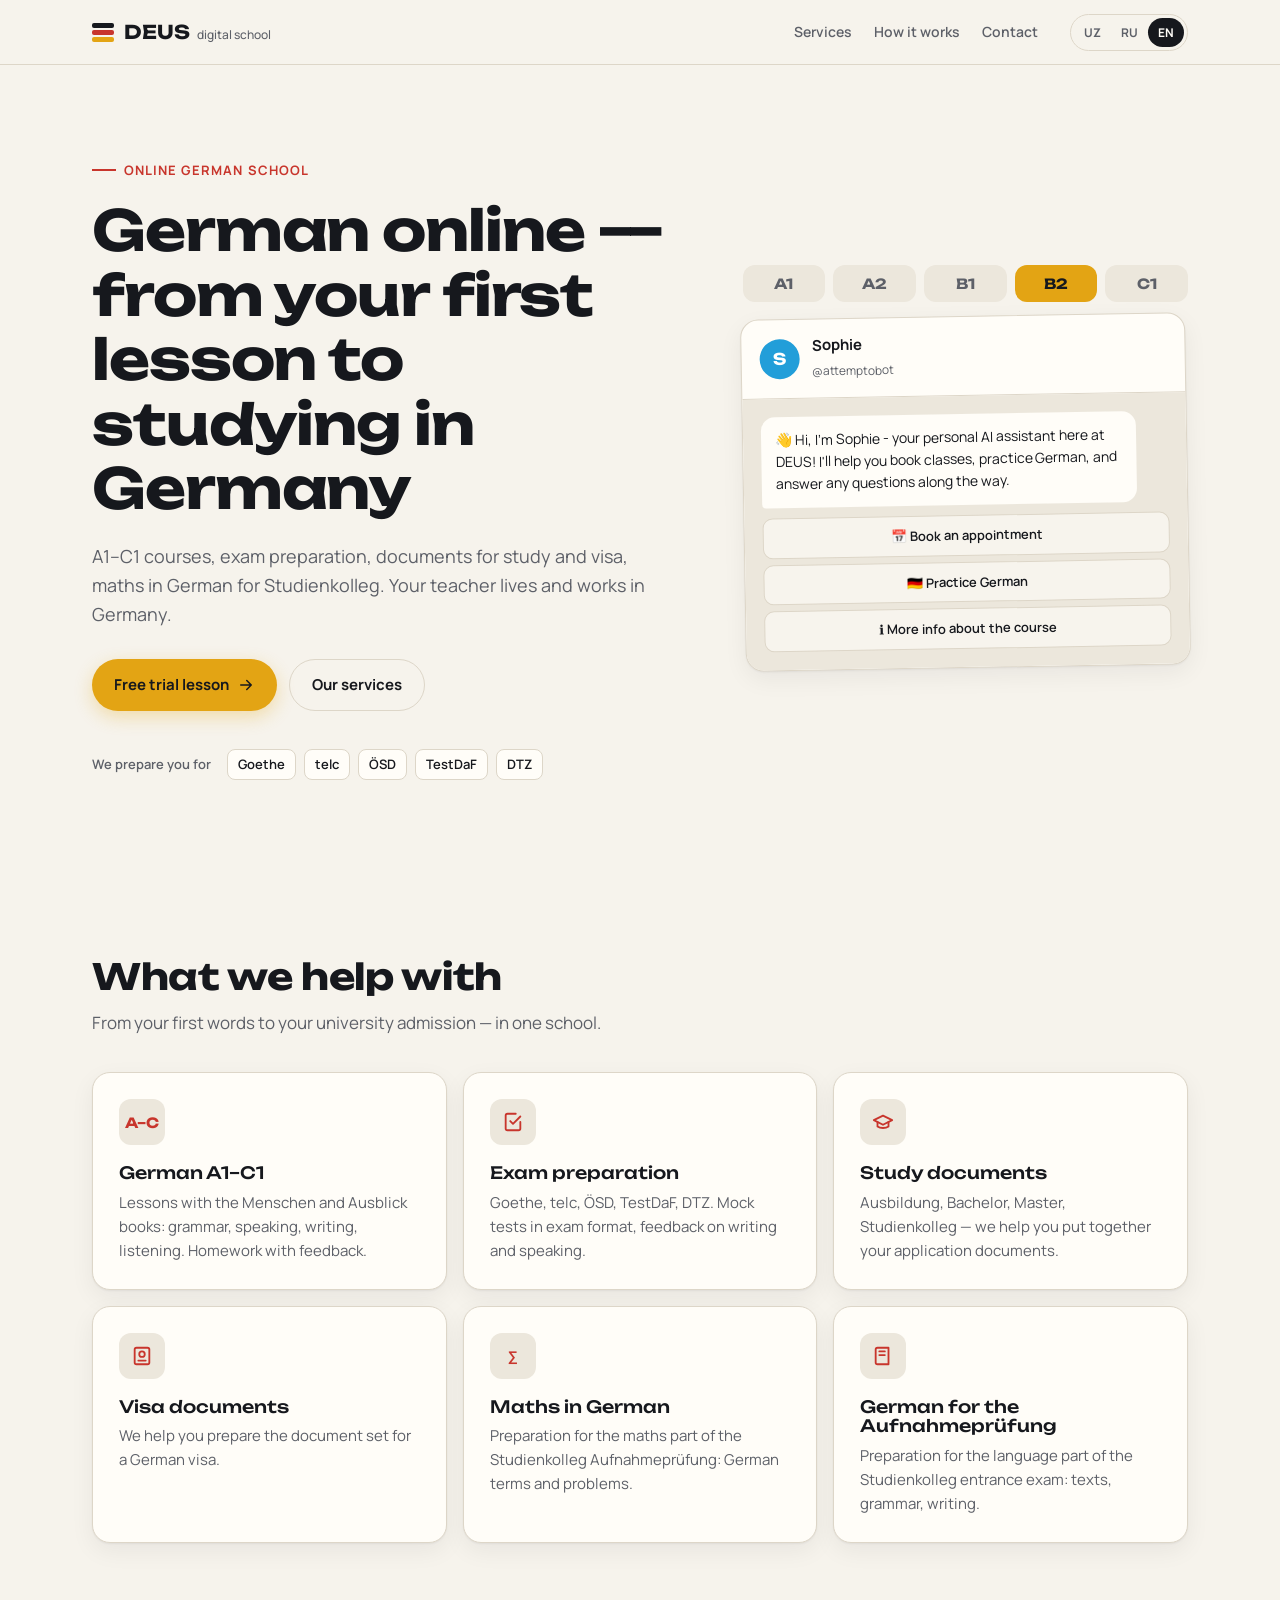
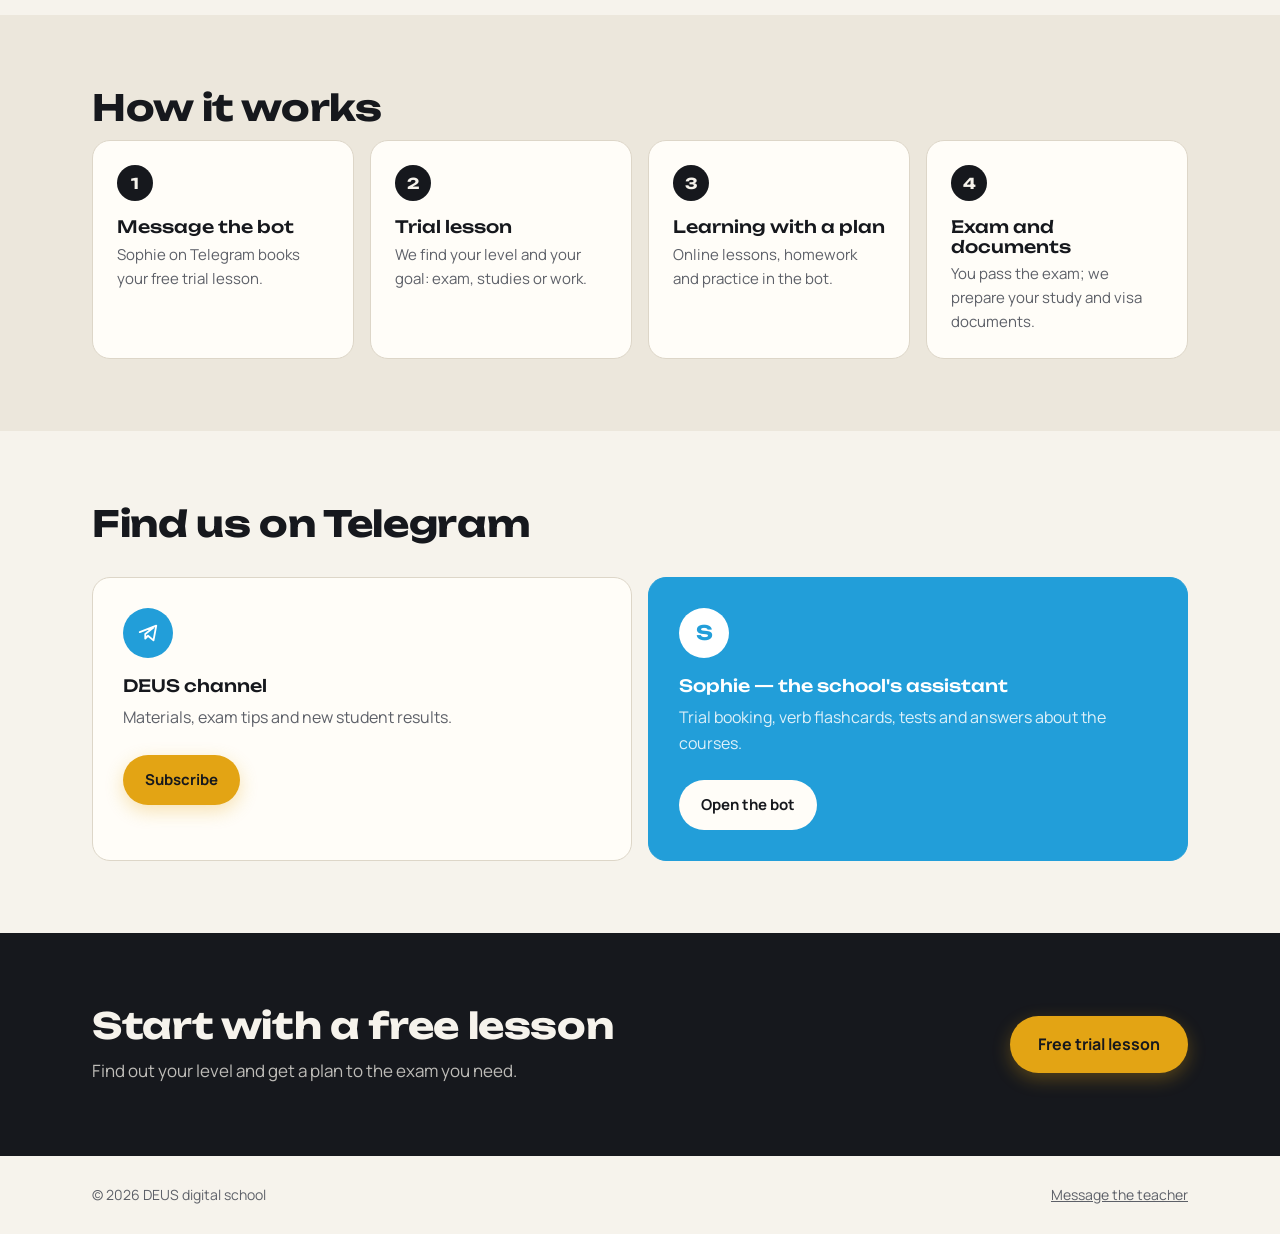
==== index.html @ 5f15717c "First version of the DEUS digital school site" ====
<!doctype html>
<html lang="ru">
<head>
<meta charset="utf-8">
<meta name="viewport" content="width=device-width, initial-scale=1">
<title>DEUS digital school</title>
<meta name="description" content="Немецкий онлайн A1–C1, подготовка к Goethe, telc, ÖSD, TestDaF, документы для учёбы и визы в Германию, математика на немецком для Studienkolleg.">
<link rel="preconnect" href="https://fonts.googleapis.com">
<link rel="preconnect" href="https://fonts.gstatic.com" crossorigin>
<link href="https://fonts.googleapis.com/css2?family=Manrope:wght@400;500;600;700&family=Unbounded:wght@500;700&display=swap" rel="stylesheet">
<link rel="stylesheet" href="styles.css">
</head>
<body>

<header class="top">
  <div class="wrap top-in">
    <a class="logo" href="#">
      <span class="flag"><i></i><i></i><i></i></span>
      <span>DEUS <small>digital school</small></span>
    </a>
    <nav class="nav">
      <a href="#services" data-i18n="nav.services"></a>
      <a href="#how" data-i18n="nav.how"></a>
      <a href="#results" data-i18n="nav.results" data-needs="results"></a>
      <a href="#reviews" data-i18n="nav.reviews" data-needs="reviews"></a>
      <a href="#telegram" data-i18n="nav.contact"></a>
    </nav>
    <div class="langs" role="group" aria-label="Language">
      <button data-lang="uz">UZ</button><button data-lang="ru">RU</button><button data-lang="en">EN</button>
    </div>
  </div>
</header>

<main>
  <section class="hero">
    <div class="wrap hero-in">
      <div>
        <p class="kicker" data-i18n="hero.kicker"></p>
        <h1 data-i18n="hero.title"></h1>
        <p class="lead" data-i18n="hero.lead"></p>
        <div class="btns">
          <a class="btn primary" data-link="bot" target="_blank" rel="noopener"><span data-i18n="cta.trial"></span> <svg viewBox="0 0 24 24"><path d="M5 12h14M13 6l6 6-6 6"/></svg></a>
          <a class="btn ghost" href="#services" data-i18n="cta.services"></a>
        </div>
        <div class="exams">
          <span data-i18n="hero.exams"></span>
          <ul><li>Goethe</li><li>telc</li><li>ÖSD</li><li>TestDaF</li><li>DTZ</li></ul>
        </div>
      </div>
      <div class="hero-art" aria-hidden="true">
        <div class="levels">
          <span>A1</span><span>A2</span><span>B1</span><span class="on">B2</span><span>C1</span>
        </div>
        <div class="chat">
          <div class="chat-head"><span class="ava">S</span><div><b>Sophie</b><small>@attemptobot</small></div></div>
          <div class="chat-body">
            <p class="msg" data-i18n="chat.hello"></p>
            <div class="kb">
              <span data-i18n="chat.btn.book"></span>
              <span data-i18n="chat.btn.practice"></span>
              <span data-i18n="chat.btn.info"></span>
            </div>
          </div>
        </div>
      </div>
    </div>
  </section>

  <section id="services" class="sec">
    <div class="wrap">
      <h2 data-i18n="services.title"></h2>
      <p class="sec-lead" data-i18n="services.lead"></p>
      <div class="grid services">
        <article class="card"><div class="ic">A–C</div><h3 data-i18n="s1.title"></h3><p data-i18n="s1.text"></p></article>
        <article class="card"><div class="ic"><svg viewBox="0 0 24 24"><path d="M9 11l3 3 8-8"/><path d="M20 12v7a2 2 0 0 1-2 2H6a2 2 0 0 1-2-2V5a2 2 0 0 1 2-2h9"/></svg></div><h3 data-i18n="s2.title"></h3><p data-i18n="s2.text"></p></article>
        <article class="card"><div class="ic"><svg viewBox="0 0 24 24"><path d="M22 10L12 5 2 10l10 5 10-5z"/><path d="M6 12v5c3 2 9 2 12 0v-5"/></svg></div><h3 data-i18n="s3.title"></h3><p data-i18n="s3.text"></p></article>
        <article class="card"><div class="ic"><svg viewBox="0 0 24 24"><rect x="4" y="3" width="16" height="18" rx="2"/><circle cx="12" cy="10" r="3"/><path d="M8 17h8"/></svg></div><h3 data-i18n="s4.title"></h3><p data-i18n="s4.text"></p></article>
        <article class="card"><div class="ic">∑</div><h3 data-i18n="s5.title"></h3><p data-i18n="s5.text"></p></article>
        <article class="card"><div class="ic"><svg viewBox="0 0 24 24"><path d="M4 19V5a2 2 0 0 1 2-2h12v18H6a2 2 0 0 1-2-2z"/><path d="M8 7h6M8 11h6"/></svg></div><h3 data-i18n="s6.title"></h3><p data-i18n="s6.text"></p></article>
      </div>
    </div>
  </section>

  <section id="how" class="sec alt">
    <div class="wrap">
      <h2 data-i18n="how.title"></h2>
      <ol class="steps">
        <li><b>1</b><h3 data-i18n="h1.title"></h3><p data-i18n="h1.text"></p></li>
        <li><b>2</b><h3 data-i18n="h2.title"></h3><p data-i18n="h2.text"></p></li>
        <li><b>3</b><h3 data-i18n="h3.title"></h3><p data-i18n="h3.text"></p></li>
        <li><b>4</b><h3 data-i18n="h4.title"></h3><p data-i18n="h4.text"></p></li>
      </ol>
    </div>
  </section>

  <section id="results" class="sec">
    <div class="wrap">
      <h2 data-i18n="results.title"></h2>
      <p class="sec-lead" data-i18n="results.lead"></p>
      <div class="grid results" id="resultsGrid"></div>
    </div>
  </section>

  <section id="reviews" class="sec alt">
    <div class="wrap">
      <h2 data-i18n="reviews.title"></h2>
      <div class="grid reviews" id="reviewsGrid"></div>
    </div>
  </section>

  <section id="telegram" class="sec">
    <div class="wrap">
      <h2 data-i18n="tg.title"></h2>
      <div class="grid tg">
        <div class="tg-card">
          <div class="tg-ic"><svg viewBox="0 0 24 24"><path d="M3 11l18-7-3 16-6-5-3 3v-5l9-7"/></svg></div>
          <h3 data-i18n="tg.channel.title"></h3>
          <p data-i18n="tg.channel.text"></p>
          <a class="btn primary" data-link="channel" target="_blank" rel="noopener" data-i18n="tg.channel.btn"></a>
        </div>
        <div class="tg-card bot">
          <div class="tg-ic">S</div>
          <h3 data-i18n="tg.bot.title"></h3>
          <p data-i18n="tg.bot.text"></p>
          <a class="btn light" data-link="bot" target="_blank" rel="noopener" data-i18n="tg.bot.btn"></a>
        </div>
      </div>
    </div>
  </section>

  <section class="final">
    <div class="wrap final-in">
      <div>
        <h2 data-i18n="final.title"></h2>
        <p data-i18n="final.text"></p>
      </div>
      <a class="btn primary big" data-link="bot" target="_blank" rel="noopener" data-i18n="cta.trial"></a>
    </div>
  </section>
</main>

<footer class="foot">
  <div class="wrap foot-in">
    <span>© <span id="year"></span> DEUS digital school</span>
    <a data-link="teacher" target="_blank" rel="noopener" data-i18n="footer.teacher"></a>
  </div>
</footer>

<script src="content.js"></script>
<script src="i18n.js"></script>
<script src="app.js"></script>
</body>
</html>
---- styles.css ----
:root {
  --bg: #f6f3ec;
  --bg-alt: #ece7dc;
  --card: #fffdf8;
  --ink: #16181d;
  --muted: #5d6068;
  --line: #ddd6c8;
  --gold: #e3a414;
  --red: #c8352c;
  --accent: #16181d;
  --on-accent: #fffdf8;
  --radius: 18px;
  --shadow: 0 1px 2px rgba(22, 24, 29, .05), 0 8px 24px rgba(22, 24, 29, .06);
}
@media (prefers-color-scheme: dark) {
  :root {
    --bg: #121317;
    --bg-alt: #17191e;
    --card: #1d1f25;
    --ink: #f1eee6;
    --muted: #a3a3a8;
    --line: #2d3038;
    --accent: #f1eee6;
    --on-accent: #121317;
    --shadow: none;
  }
}

* { box-sizing: border-box; }
html { scroll-behavior: smooth; scroll-padding-top: 76px; }
body {
  margin: 0;
  background: var(--bg);
  color: var(--ink);
  font: 16px/1.6 Manrope, system-ui, sans-serif;
  -webkit-font-smoothing: antialiased;
}
h1, h2, h3 { font-family: Unbounded, Manrope, sans-serif; line-height: 1.15; margin: 0; font-weight: 700; overflow-wrap: break-word; hyphens: auto; }
h1 { font-size: clamp(30px, 5.2vw, 56px); letter-spacing: -.02em; }
h2 { font-size: clamp(24px, 3.4vw, 36px); letter-spacing: -.01em; }
h3 { font-size: 17px; font-weight: 500; }
p { margin: 0; }
a { color: inherit; }
svg { width: 22px; height: 22px; fill: none; stroke: currentColor; stroke-width: 2; stroke-linecap: round; stroke-linejoin: round; }

.wrap { max-width: 1160px; margin: 0 auto; padding: 0 16px; }
@media (min-width: 720px) { .wrap { padding: 0 32px; } }

/* header */
.top { position: sticky; top: 0; z-index: 10; background: color-mix(in srgb, var(--bg) 88%, transparent); backdrop-filter: blur(10px); border-bottom: 1px solid var(--line); }
.top-in { display: flex; align-items: center; gap: 24px; height: 64px; }
.logo { display: flex; align-items: center; gap: 10px; text-decoration: none; font: 700 19px Unbounded, sans-serif; }
.logo small { font: 500 12px Manrope, sans-serif; color: var(--muted); margin-left: 2px; }
.flag { display: grid; gap: 2px; width: 22px; }
.flag i { height: 5px; border-radius: 2px; }
.flag i:nth-child(1) { background: var(--ink); }
.flag i:nth-child(2) { background: var(--red); }
.flag i:nth-child(3) { background: var(--gold); }
.nav { display: none; gap: 22px; margin-left: auto; font-weight: 600; font-size: 14px; }
.nav a { text-decoration: none; color: var(--muted); }
.nav a:hover { color: var(--ink); }
@media (min-width: 900px) { .nav { display: flex; } }
.langs { margin-left: auto; display: flex; border: 1px solid var(--line); border-radius: 999px; padding: 3px; }
@media (min-width: 900px) { .langs { margin-left: 8px; } }
.langs button { border: 0; background: none; color: var(--muted); font: 700 12px Manrope, sans-serif; padding: 6px 10px; border-radius: 999px; cursor: pointer; }
.langs button.on { background: var(--accent); color: var(--on-accent); }

/* buttons */
.btn { display: inline-flex; align-items: center; justify-content: center; gap: 8px; padding: 13px 22px; border-radius: 999px; font-weight: 700; font-size: 15px; text-decoration: none; transition: transform .15s, box-shadow .15s; }
.btn:hover { transform: translateY(-1px); }
.btn svg { width: 18px; height: 18px; }
.btn.primary { background: var(--gold); color: #16181d; box-shadow: 0 6px 18px rgba(227, 164, 20, .3); }
.btn.ghost { border: 1.5px solid var(--line); }
.btn.light { background: #fffdf8; color: #16181d; }
.btn.big { padding: 16px 28px; font-size: 16px; }

/* hero */
.hero { padding: 56px 0 72px; }
.hero-in { display: grid; gap: 48px; align-items: center; }
@media (min-width: 960px) { .hero-in { grid-template-columns: 1.15fr .85fr; } .hero { padding: 88px 0 104px; } }
.kicker { display: inline-flex; align-items: center; gap: 8px; font-weight: 700; font-size: 13px; letter-spacing: .08em; text-transform: uppercase; color: var(--red); margin-bottom: 18px; }
.kicker::before { content: ""; width: 24px; height: 2px; background: currentColor; }
.lead { font-size: 18px; color: var(--muted); max-width: 560px; margin: 22px 0 30px; }
.btns { display: flex; flex-wrap: wrap; gap: 12px; }
.exams { margin-top: 38px; display: flex; flex-wrap: wrap; align-items: center; gap: 10px 16px; font-size: 13px; color: var(--muted); font-weight: 600; }
.exams ul { display: flex; flex-wrap: wrap; gap: 8px; list-style: none; margin: 0; padding: 0; }
.exams li { border: 1px solid var(--line); border-radius: 8px; padding: 4px 10px; color: var(--ink); background: var(--card); }

.hero-art { position: relative; }
.levels { display: flex; gap: 8px; margin-bottom: 14px; }
.levels span { flex: 1; text-align: center; padding: 10px 0; border-radius: 12px; font: 700 14px Unbounded, sans-serif; background: var(--bg-alt); color: var(--muted); }
.levels span.on { background: var(--gold); color: #16181d; }
.chat { background: var(--card); border: 1px solid var(--line); border-radius: var(--radius); box-shadow: var(--shadow); overflow: hidden; transform: rotate(-1deg); }
.chat-head { display: flex; align-items: center; gap: 12px; padding: 14px 18px; border-bottom: 1px solid var(--line); }
.chat-head b { display: block; font-size: 15px; }
.chat-head small { color: var(--muted); font-size: 12px; }
.ava { width: 40px; height: 40px; border-radius: 50%; display: grid; place-items: center; background: #229ed9; color: #fff; font: 700 16px Unbounded, sans-serif; }
.chat-body { padding: 18px; background: var(--bg-alt); }
.msg { background: var(--card); border-radius: 14px 14px 14px 4px; padding: 12px 14px; font-size: 14px; max-width: 92%; }
.kb { display: grid; gap: 6px; margin-top: 10px; }
.kb span { text-align: center; padding: 9px; border-radius: 10px; font-size: 13px; font-weight: 600; background: color-mix(in srgb, var(--card) 60%, transparent); border: 1px solid var(--line); }

/* sections */
.sec { padding: 72px 0; }
.sec.alt { background: var(--bg-alt); }
.sec h2 { margin-bottom: 12px; }
.sec-lead { color: var(--muted); font-size: 17px; margin-bottom: 36px; }
.steps, .reviews { margin-top: 32px; }
.grid { display: grid; gap: 16px; }
@media (min-width: 640px) { .grid { grid-template-columns: repeat(2, 1fr); } }
@media (min-width: 980px) { .services, .reviews { grid-template-columns: repeat(3, 1fr); } }

.card { background: var(--card); border: 1px solid var(--line); border-radius: var(--radius); padding: 26px; box-shadow: var(--shadow); }
.card h3 { margin: 18px 0 8px; }
.card p { color: var(--muted); font-size: 15px; }
.ic { width: 46px; height: 46px; border-radius: 12px; display: grid; place-items: center; background: var(--bg-alt); font: 700 14px Unbounded, sans-serif; color: var(--red); }
.ic svg { stroke: var(--red); }

/* steps */
.steps { list-style: none; margin: 0; padding: 0; display: grid; gap: 16px; }
@media (min-width: 640px) { .steps { grid-template-columns: repeat(2, 1fr); } }
@media (min-width: 980px) { .steps { grid-template-columns: repeat(4, 1fr); } }
.steps li { position: relative; padding: 24px; border-radius: var(--radius); background: var(--card); border: 1px solid var(--line); }
.steps b { display: grid; place-items: center; width: 36px; height: 36px; border-radius: 50%; background: var(--ink); color: var(--bg); font: 700 15px Unbounded, sans-serif; margin-bottom: 16px; }
.steps h3 { margin-bottom: 6px; }
.steps p { color: var(--muted); font-size: 15px; }

/* results */
.res { background: var(--card); border: 1px solid var(--line); border-radius: var(--radius); padding: 22px; box-shadow: var(--shadow); }
.res-top { display: flex; align-items: center; gap: 14px; margin-bottom: 18px; }
.lvl { flex: none; width: 54px; height: 54px; border-radius: 14px; display: grid; place-items: center; background: var(--ink); color: var(--bg); font: 700 18px Unbounded, sans-serif; }
.exam { font-weight: 700; }
.who { color: var(--muted); font-size: 14px; }
.grade { margin-left: auto; font-size: 12px; font-weight: 700; padding: 4px 10px; border-radius: 999px; background: color-mix(in srgb, var(--gold) 22%, transparent); }
.scores { display: grid; gap: 9px; }
.row { display: grid; grid-template-columns: 110px 1fr auto; gap: 12px; align-items: center; font-size: 14px; }
.row span:first-child { color: var(--muted); }
.row b { font-variant-numeric: tabular-nums; font-size: 13px; }
.bar { height: 6px; border-radius: 3px; background: var(--bg-alt); overflow: hidden; }
.bar i { display: block; height: 100%; background: var(--gold); border-radius: 3px; }
.months { display: inline-block; margin-top: 16px; font-size: 13px; font-weight: 700; color: var(--red); }

/* reviews */
.rev { position: relative; margin: 0; background: var(--card); border: 1px solid var(--line); border-radius: var(--radius); padding: 26px; display: flex; flex-direction: column; gap: 18px; }
.rev blockquote { margin: 0; font-size: 16px; }
.rev blockquote::before { content: "„"; display: block; font: 700 40px/0.6 Unbounded, serif; color: var(--gold); margin-bottom: 14px; }
.rev figcaption { display: flex; flex-direction: column; font-size: 14px; margin-top: auto; }
.rev figcaption span { color: var(--muted); }
.rev.is-sample { border-style: dashed; opacity: .75; }
.sample { position: absolute; top: 14px; right: 14px; font-size: 11px; font-weight: 700; text-transform: uppercase; letter-spacing: .06em; color: var(--red); }

/* telegram */
.tg { margin-top: 32px; }
.tg-card { border-radius: var(--radius); padding: 30px; background: var(--card); border: 1px solid var(--line); display: flex; flex-direction: column; align-items: flex-start; gap: 10px; }
.tg-card p { color: var(--muted); margin-bottom: 14px; }
.tg-card.bot { background: #229ed9; border-color: #229ed9; color: #fff; }
.tg-card.bot p { color: rgba(255, 255, 255, .85); }
.tg-ic { width: 50px; height: 50px; border-radius: 50%; display: grid; place-items: center; background: #229ed9; color: #fff; font: 700 20px Unbounded, sans-serif; margin-bottom: 8px; }
.tg-card.bot .tg-ic { background: #fff; color: #229ed9; }

/* final */
.final { padding: 72px 0; background: var(--ink); color: var(--bg); }
.final-in { display: flex; flex-wrap: wrap; gap: 28px; align-items: center; justify-content: space-between; }
.final p { opacity: .75; margin-top: 10px; font-size: 17px; }

.foot { padding: 28px 0; font-size: 14px; color: var(--muted); }
.foot-in { display: flex; flex-wrap: wrap; gap: 12px; justify-content: space-between; }
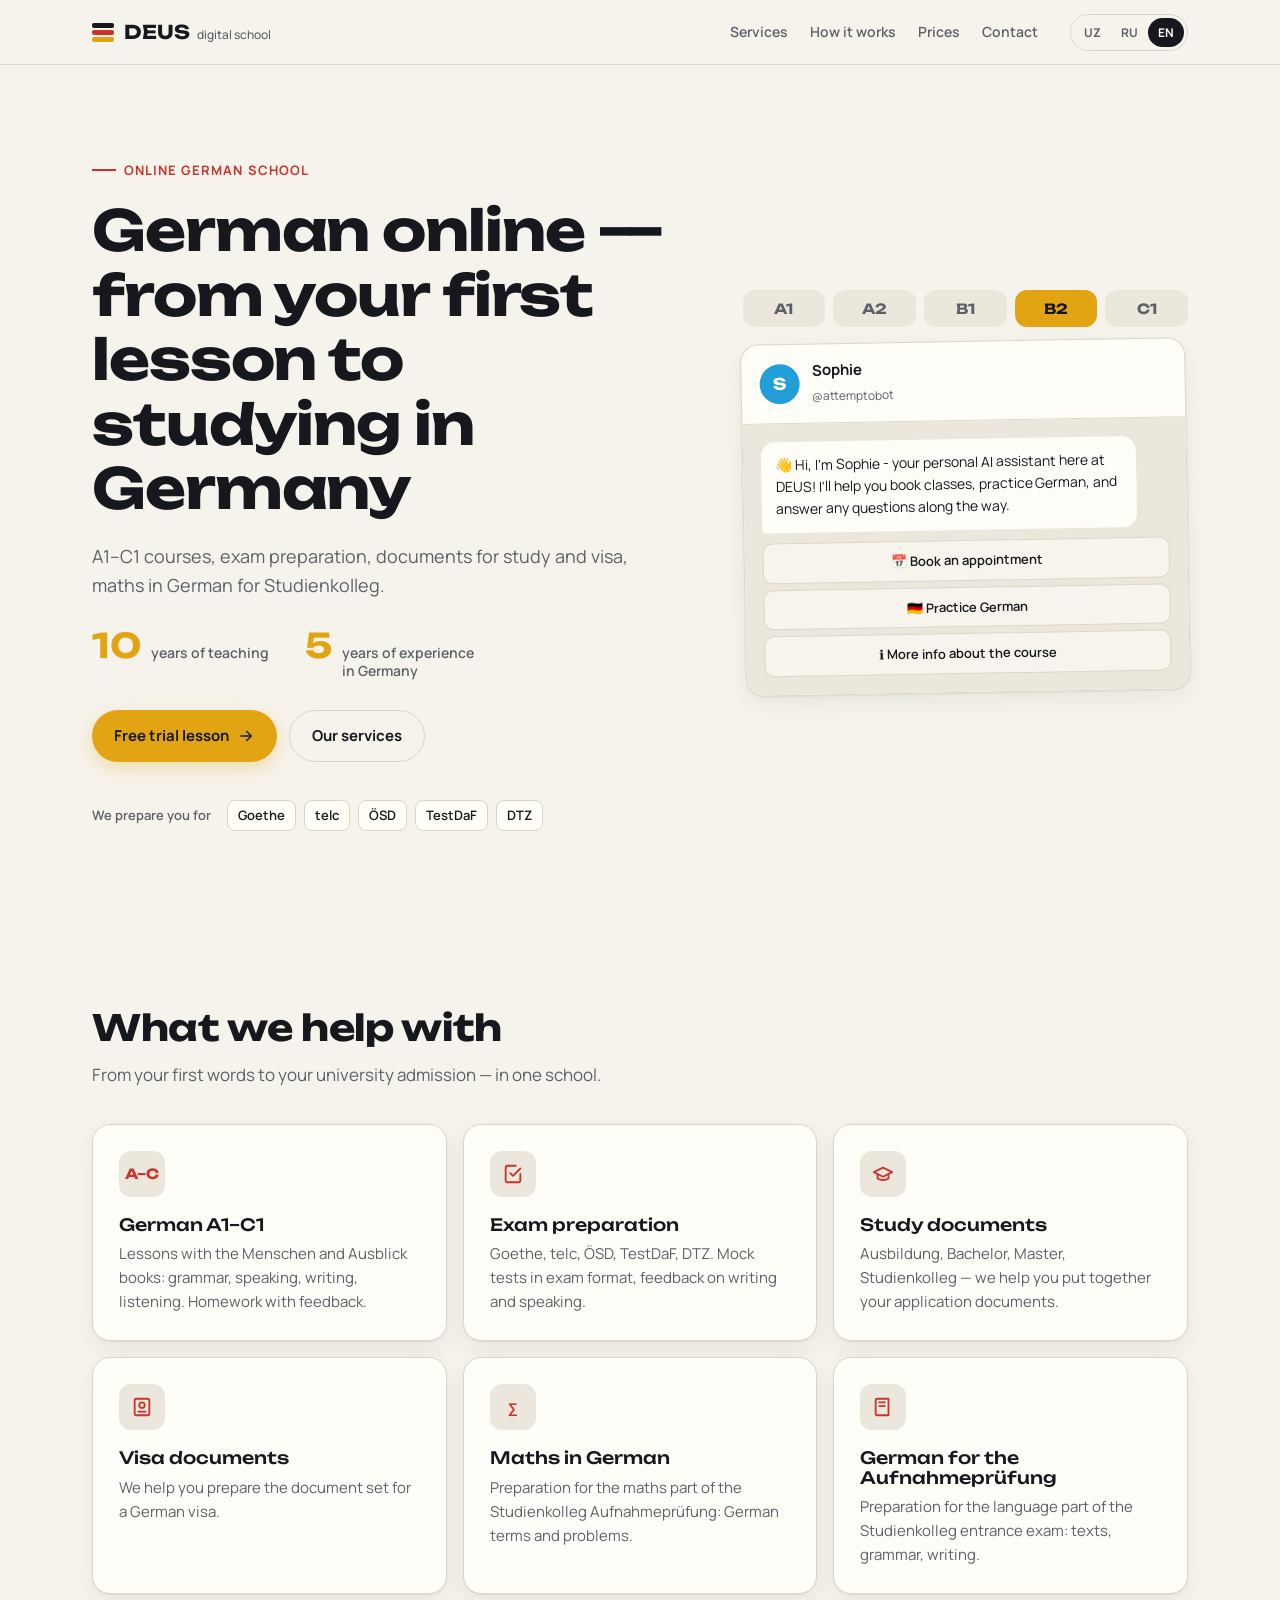
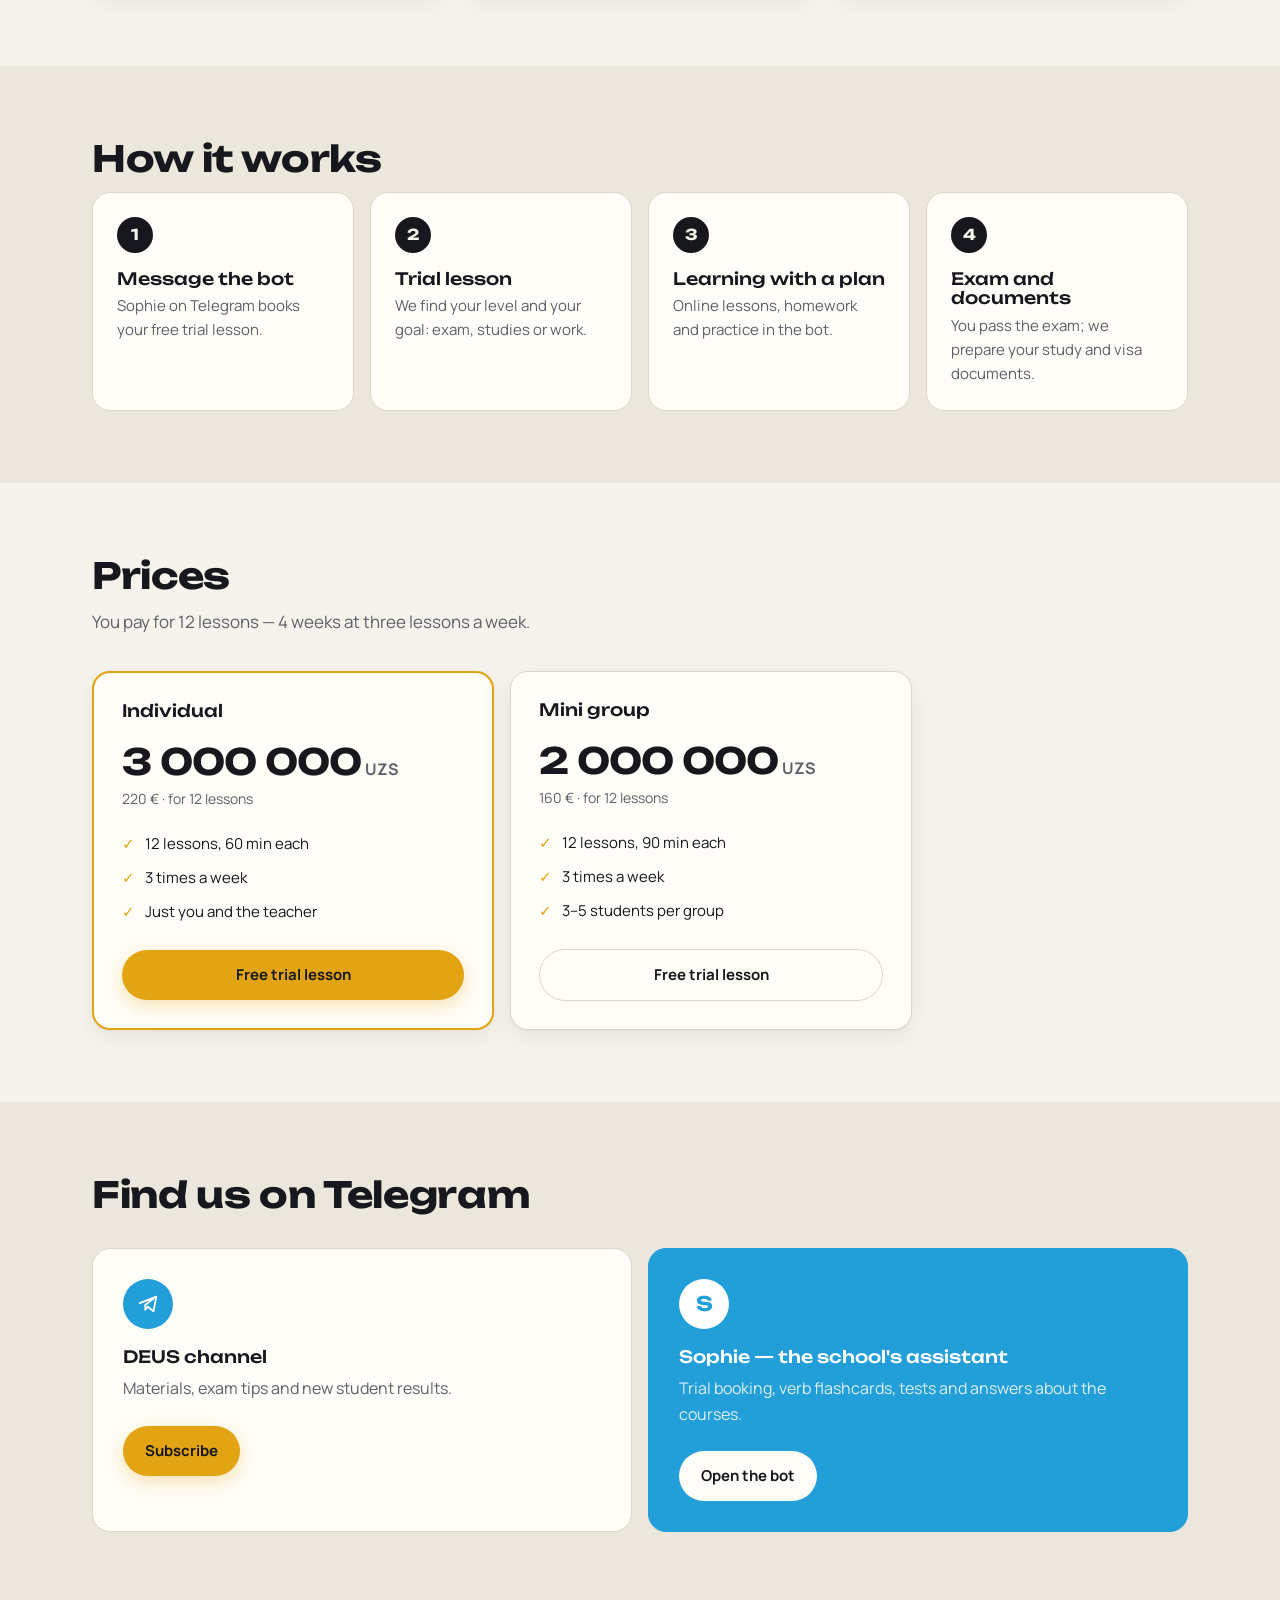
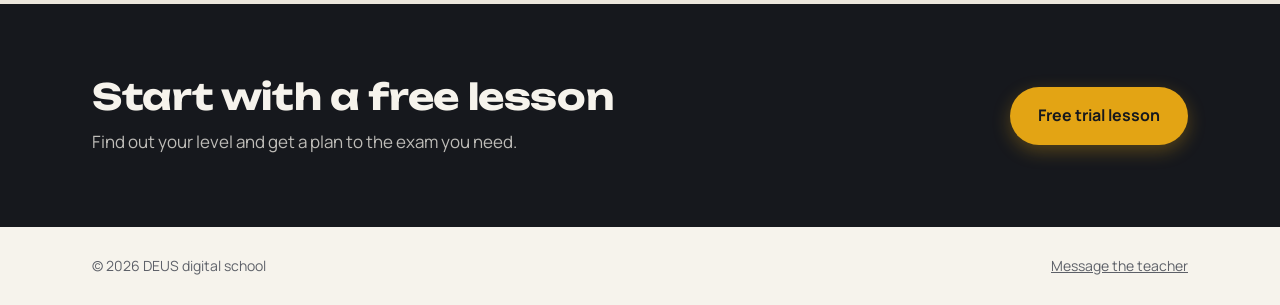
==== commit 690e7578: "Add prices and teaching experience" ====
--- a/index.html
+++ b/index.html
@@ -21,6 +21,7 @@
     <nav class="nav">
       <a href="#services" data-i18n="nav.services"></a>
       <a href="#how" data-i18n="nav.how"></a>
+      <a href="#prices" data-i18n="nav.prices"></a>
       <a href="#results" data-i18n="nav.results" data-needs="results"></a>
       <a href="#reviews" data-i18n="nav.reviews" data-needs="reviews"></a>
       <a href="#telegram" data-i18n="nav.contact"></a>
@@ -38,6 +39,10 @@
         <p class="kicker" data-i18n="hero.kicker"></p>
         <h1 data-i18n="hero.title"></h1>
         <p class="lead" data-i18n="hero.lead"></p>
+        <div class="stats">
+          <div><b data-val="teachingYears"></b><span data-i18n="stat.teach"></span></div>
+          <div><b data-val="germanyYears"></b><span data-i18n="stat.de"></span></div>
+        </div>
         <div class="btns">
           <a class="btn primary" data-link="bot" target="_blank" rel="noopener"><span data-i18n="cta.trial"></span> <svg viewBox="0 0 24 24"><path d="M5 12h14M13 6l6 6-6 6"/></svg></a>
           <a class="btn ghost" href="#services" data-i18n="cta.services"></a>
@@ -93,7 +98,15 @@
     </div>
   </section>
 
-  <section id="results" class="sec">
+  <section id="prices" class="sec">
+    <div class="wrap">
+      <h2 data-i18n="prices.title"></h2>
+      <p class="sec-lead" data-i18n="prices.lead"></p>
+      <div class="grid prices" id="pricesGrid"></div>
+    </div>
+  </section>
+
+  <section id="results" class="sec alt">
     <div class="wrap">
       <h2 data-i18n="results.title"></h2>
       <p class="sec-lead" data-i18n="results.lead"></p>
@@ -101,14 +114,14 @@
     </div>
   </section>
 
-  <section id="reviews" class="sec alt">
+  <section id="reviews" class="sec">
     <div class="wrap">
       <h2 data-i18n="reviews.title"></h2>
       <div class="grid reviews" id="reviewsGrid"></div>
     </div>
   </section>
 
-  <section id="telegram" class="sec">
+  <section id="telegram" class="sec alt">
     <div class="wrap">
       <h2 data-i18n="tg.title"></h2>
       <div class="grid tg">
--- a/styles.css
+++ b/styles.css
@@ -125,6 +125,25 @@
 .steps h3 { margin-bottom: 6px; }
 .steps p { color: var(--muted); font-size: 15px; }
 
+/* stats */
+.stats { display: flex; flex-wrap: wrap; gap: 14px 36px; margin: -6px 0 30px; }
+.stats div { display: flex; align-items: baseline; gap: 10px; }
+.stats b { font: 700 34px Unbounded, sans-serif; color: var(--gold); }
+.stats span { color: var(--muted); font-weight: 600; font-size: 14px; max-width: 140px; line-height: 1.3; }
+
+/* prices */
+@media (min-width: 640px) { .prices { max-width: 820px; } }
+.price { background: var(--card); border: 1px solid var(--line); border-radius: var(--radius); padding: 28px; display: flex; flex-direction: column; box-shadow: var(--shadow); }
+.price.featured { border: 2px solid var(--gold); }
+.price h3 { margin-bottom: 18px; }
+.amount b { font: 700 clamp(28px, 4vw, 36px) Unbounded, sans-serif; letter-spacing: -.02em; }
+.amount span { font-weight: 700; color: var(--muted); }
+.eur { color: var(--muted); font-size: 14px; margin-top: 4px; }
+.price ul { list-style: none; padding: 0; margin: 22px 0 26px; display: grid; gap: 10px; font-size: 15px; }
+.price li { display: flex; gap: 10px; }
+.price li::before { content: "✓"; color: var(--gold); font-weight: 700; }
+.price .btn { margin-top: auto; }
+
 /* results */
 .res { background: var(--card); border: 1px solid var(--line); border-radius: var(--radius); padding: 22px; box-shadow: var(--shadow); }
 .res-top { display: flex; align-items: center; gap: 14px; margin-bottom: 18px; }
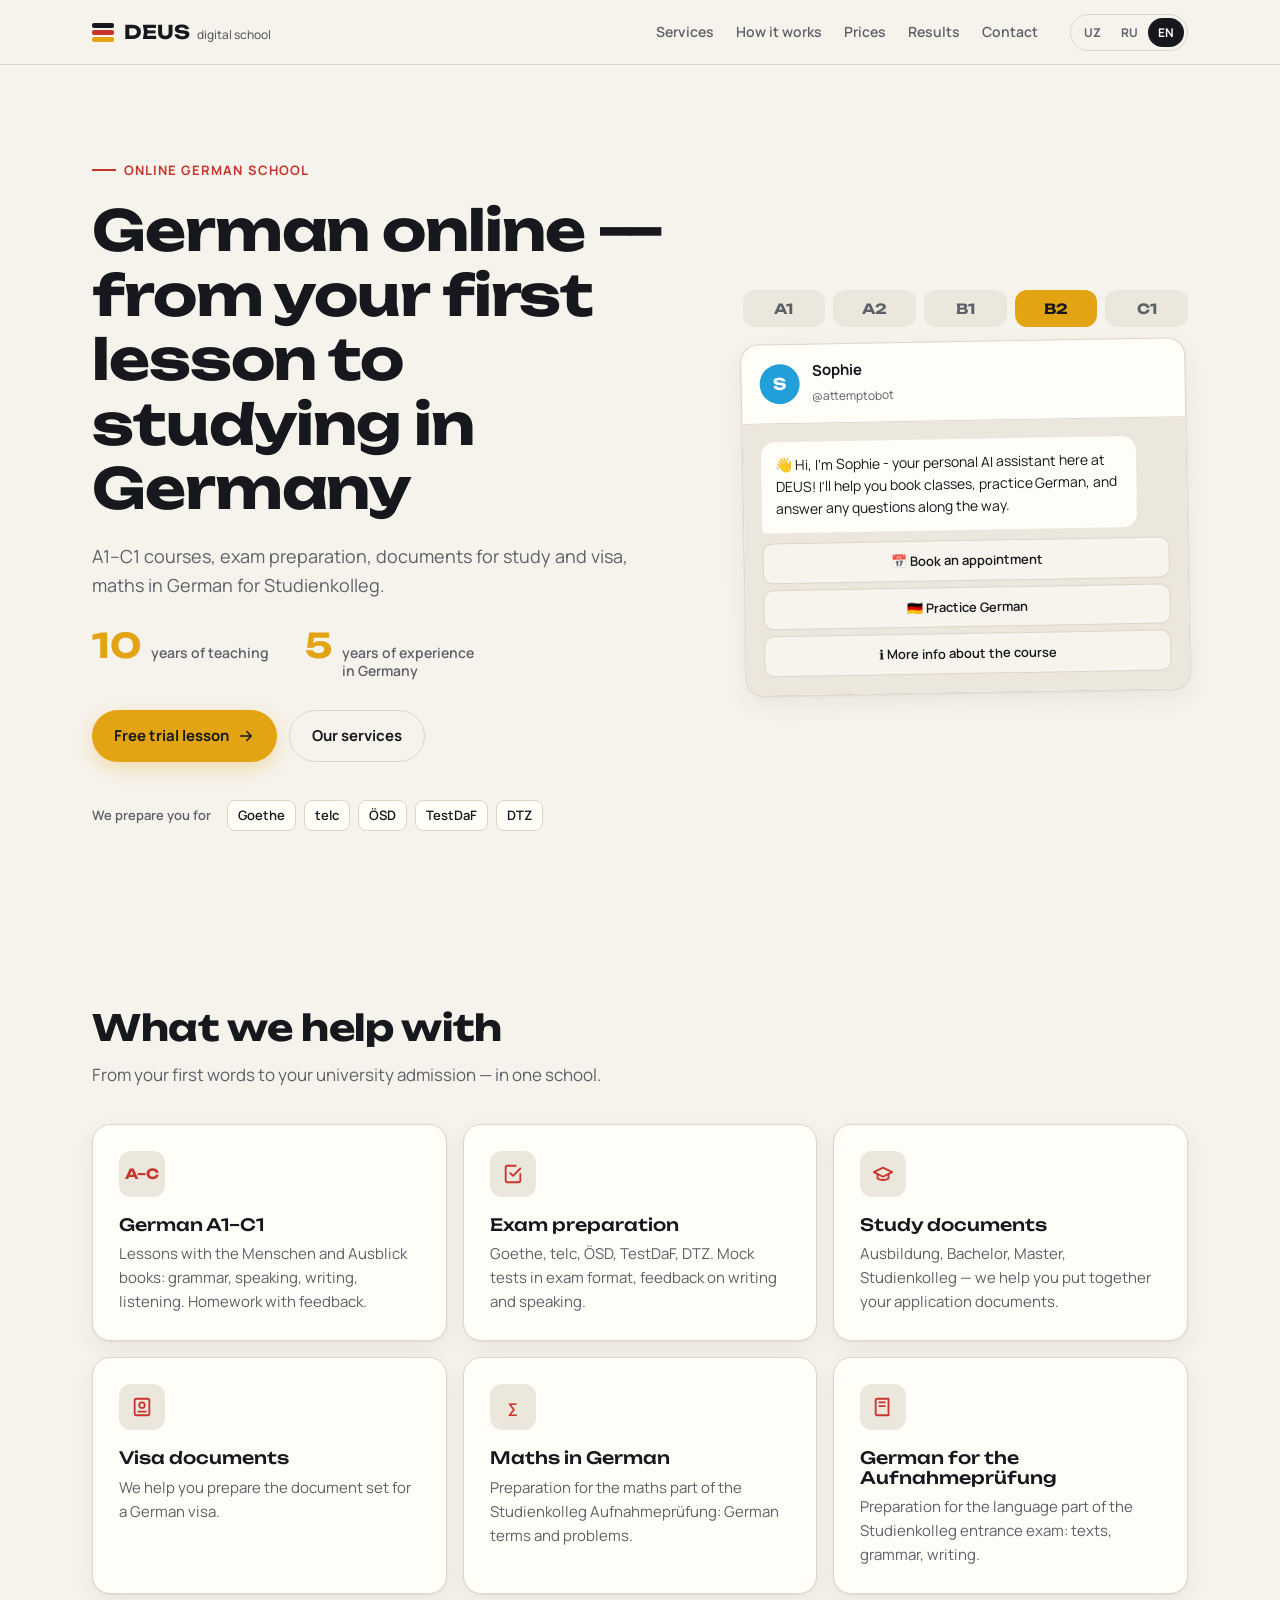
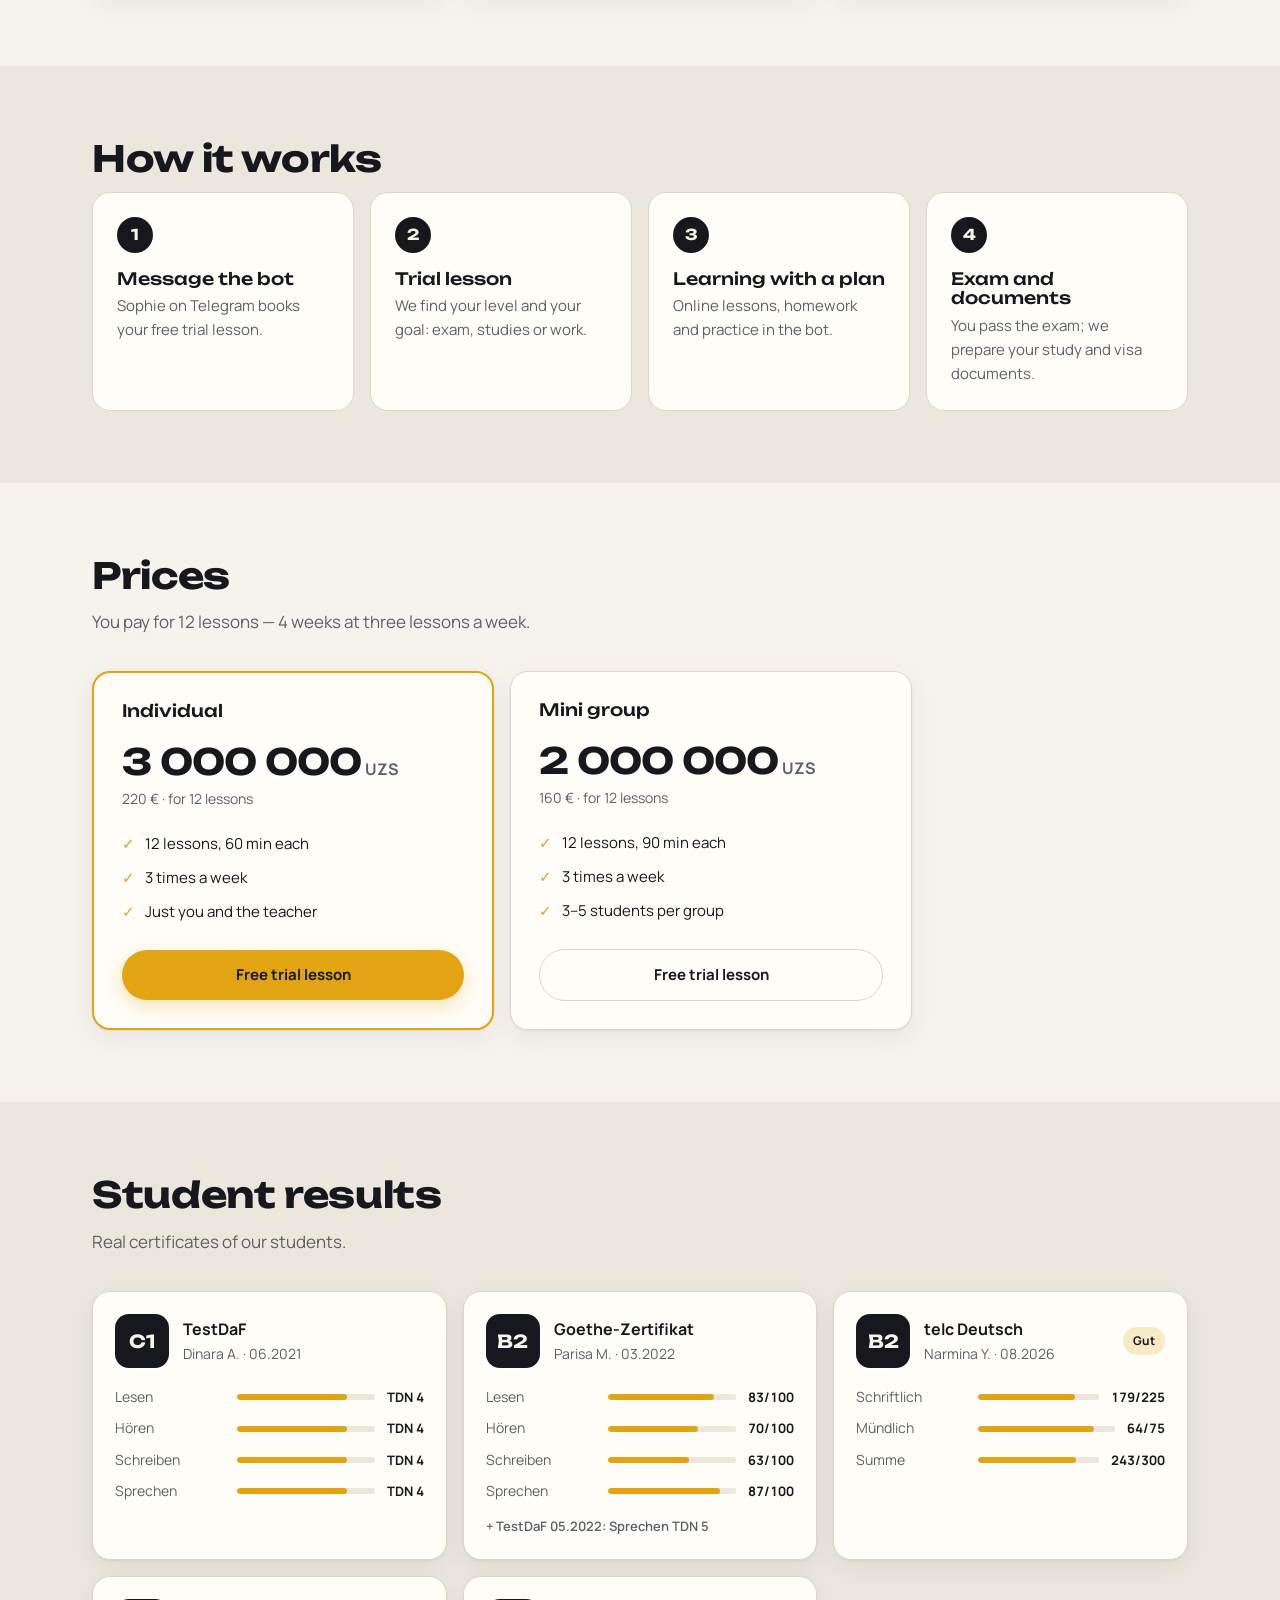
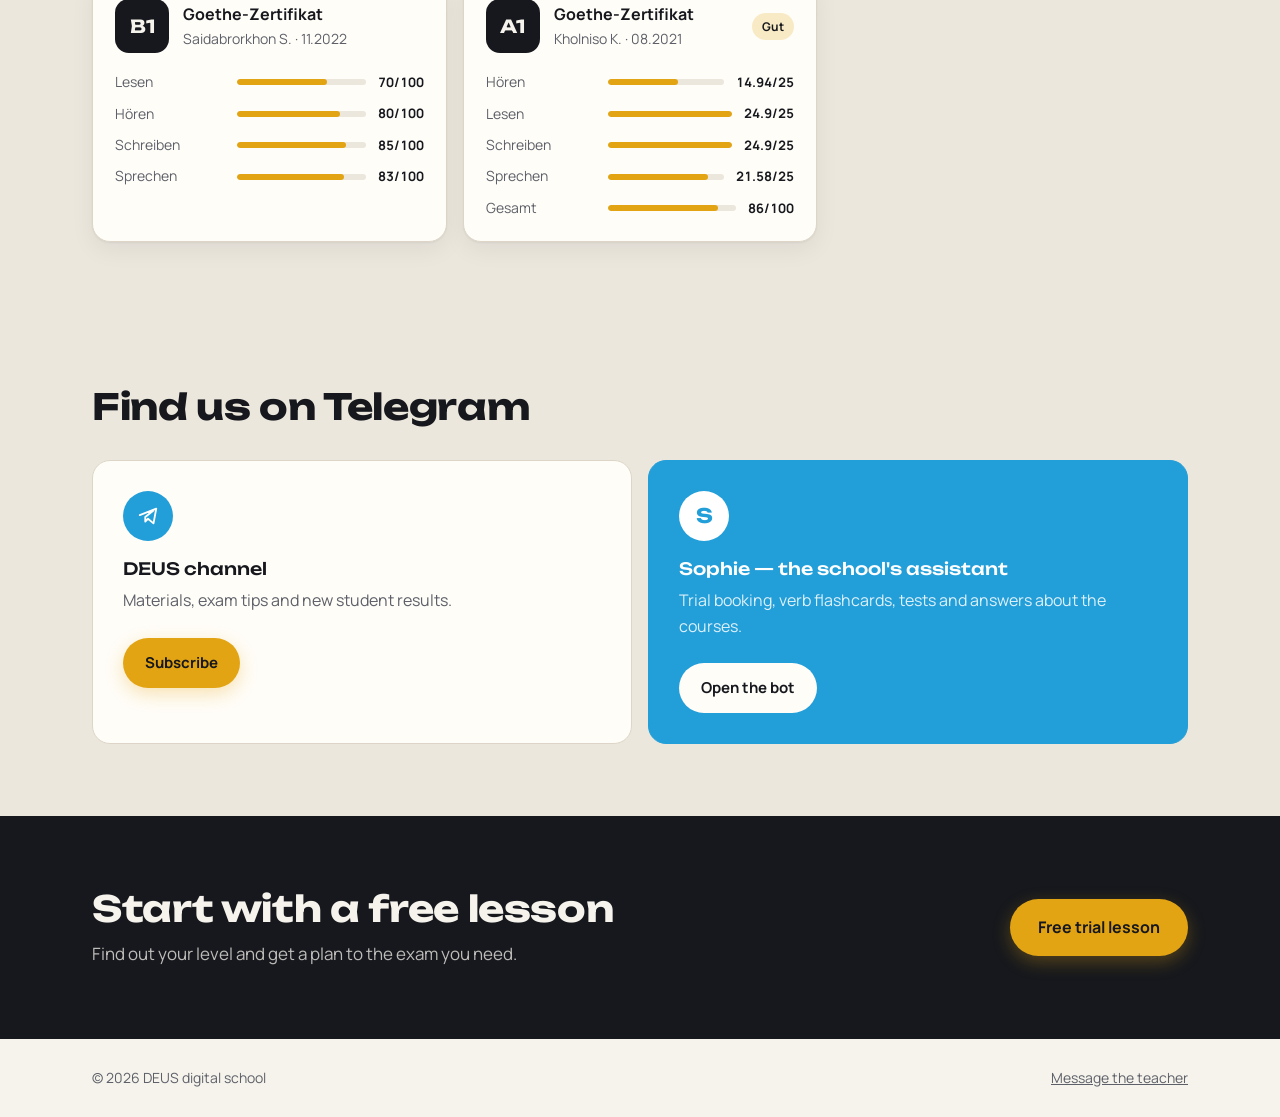
==== commit 025e9072: "Add student results, link preview image, sitemap" ====
--- a/index.html
+++ b/index.html
@@ -5,6 +5,15 @@
 <meta name="viewport" content="width=device-width, initial-scale=1">
 <title>DEUS digital school</title>
 <meta name="description" content="Немецкий онлайн A1–C1, подготовка к Goethe, telc, ÖSD, TestDaF, документы для учёбы и визы в Германию, математика на немецком для Studienkolleg.">
+<link rel="canonical" href="https://deus-school.com/">
+<meta property="og:type" content="website">
+<meta property="og:url" content="https://deus-school.com/">
+<meta property="og:title" content="DEUS digital school — немецкий онлайн">
+<meta property="og:description" content="Курсы A1–C1, подготовка к Goethe, telc, TestDaF, документы для учёбы и визы, Studienkolleg. Бесплатный пробный урок.">
+<meta property="og:image" content="https://deus-school.com/og.png">
+<meta property="og:image:width" content="1200">
+<meta property="og:image:height" content="630">
+<meta name="twitter:card" content="summary_large_image">
 <link rel="preconnect" href="https://fonts.googleapis.com">
 <link rel="preconnect" href="https://fonts.gstatic.com" crossorigin>
 <link href="https://fonts.googleapis.com/css2?family=Manrope:wght@400;500;600;700&family=Unbounded:wght@500;700&display=swap" rel="stylesheet">
--- a/styles.css
+++ b/styles.css
@@ -108,7 +108,7 @@
 .steps, .reviews { margin-top: 32px; }
 .grid { display: grid; gap: 16px; }
 @media (min-width: 640px) { .grid { grid-template-columns: repeat(2, 1fr); } }
-@media (min-width: 980px) { .services, .reviews { grid-template-columns: repeat(3, 1fr); } }
+@media (min-width: 980px) { .services, .reviews, .results { grid-template-columns: repeat(3, 1fr); } }
 
 .card { background: var(--card); border: 1px solid var(--line); border-radius: var(--radius); padding: 26px; box-shadow: var(--shadow); }
 .card h3 { margin: 18px 0 8px; }
@@ -157,6 +157,7 @@
 .row b { font-variant-numeric: tabular-nums; font-size: 13px; }
 .bar { height: 6px; border-radius: 3px; background: var(--bg-alt); overflow: hidden; }
 .bar i { display: block; height: 100%; background: var(--gold); border-radius: 3px; }
+.extra { margin-top: 14px; font-size: 13px; font-weight: 600; color: var(--muted); }
 .months { display: inline-block; margin-top: 16px; font-size: 13px; font-weight: 700; color: var(--red); }
 
 /* reviews */
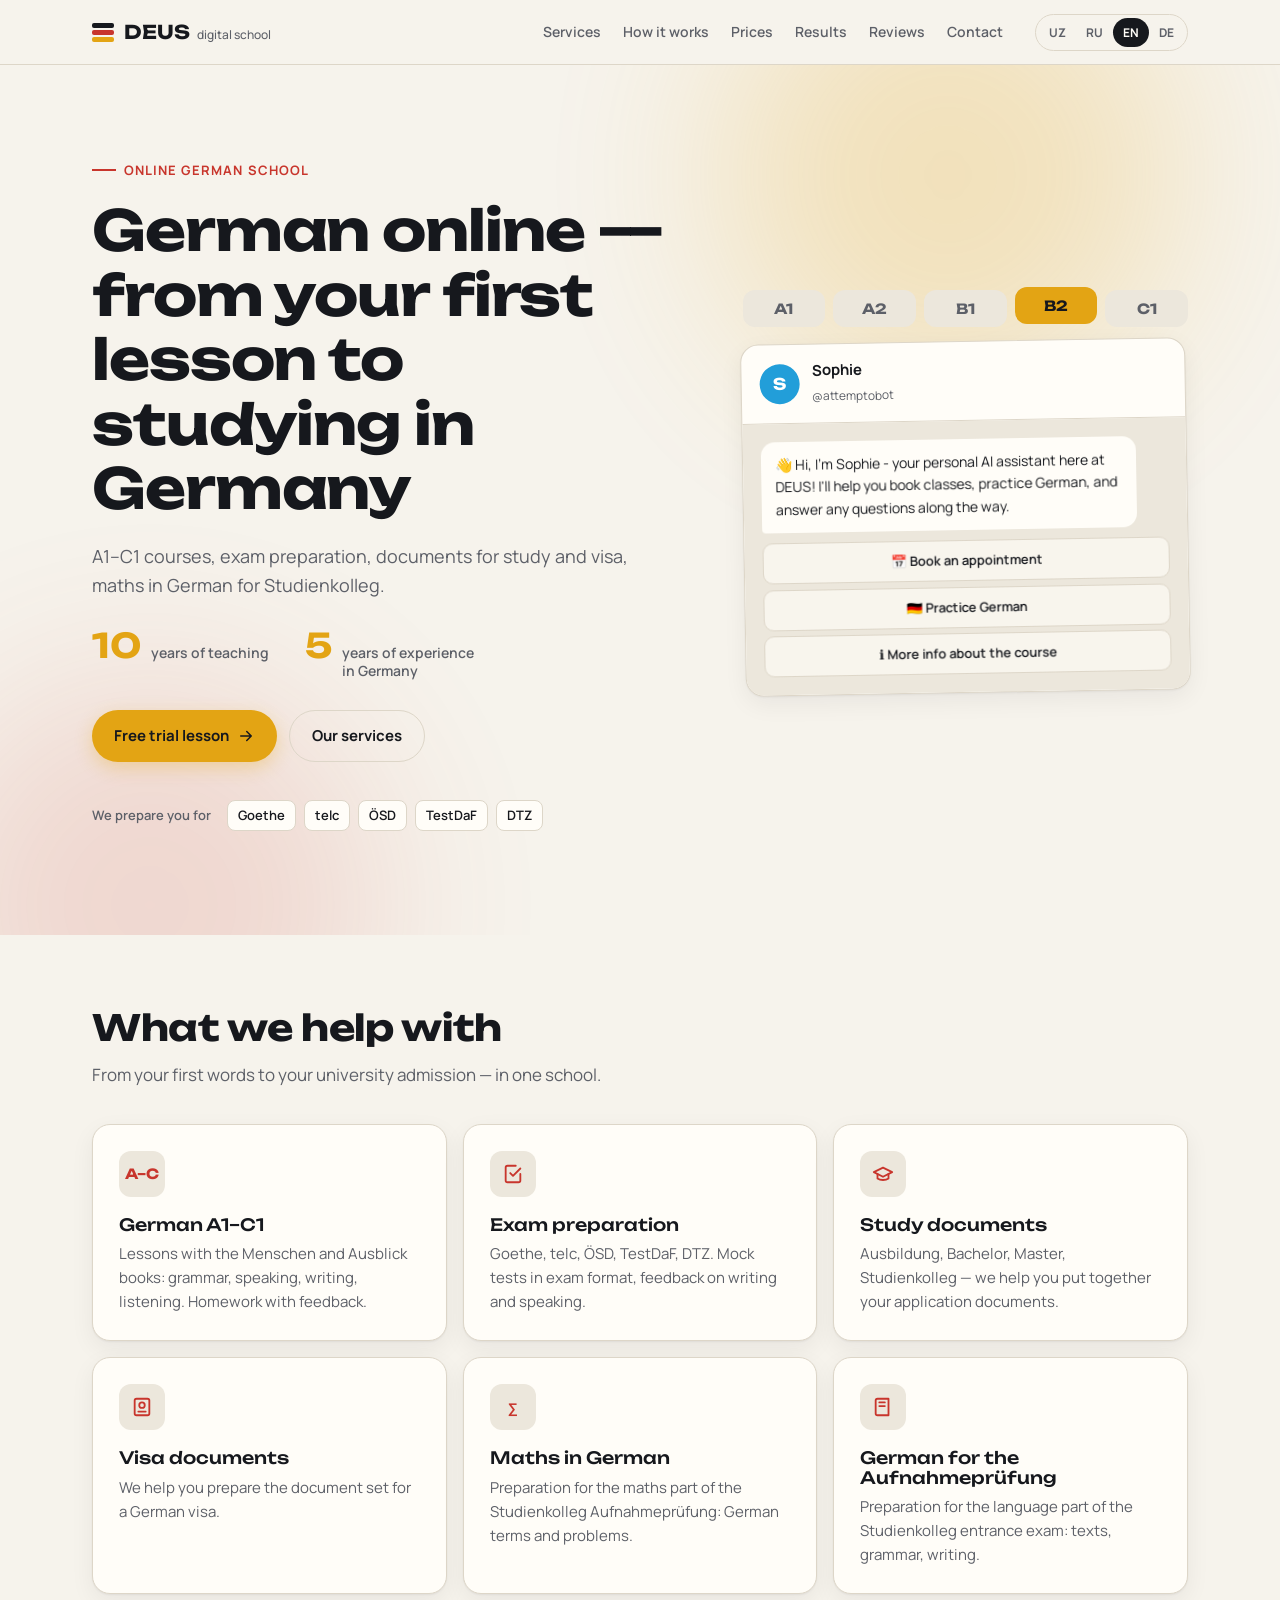
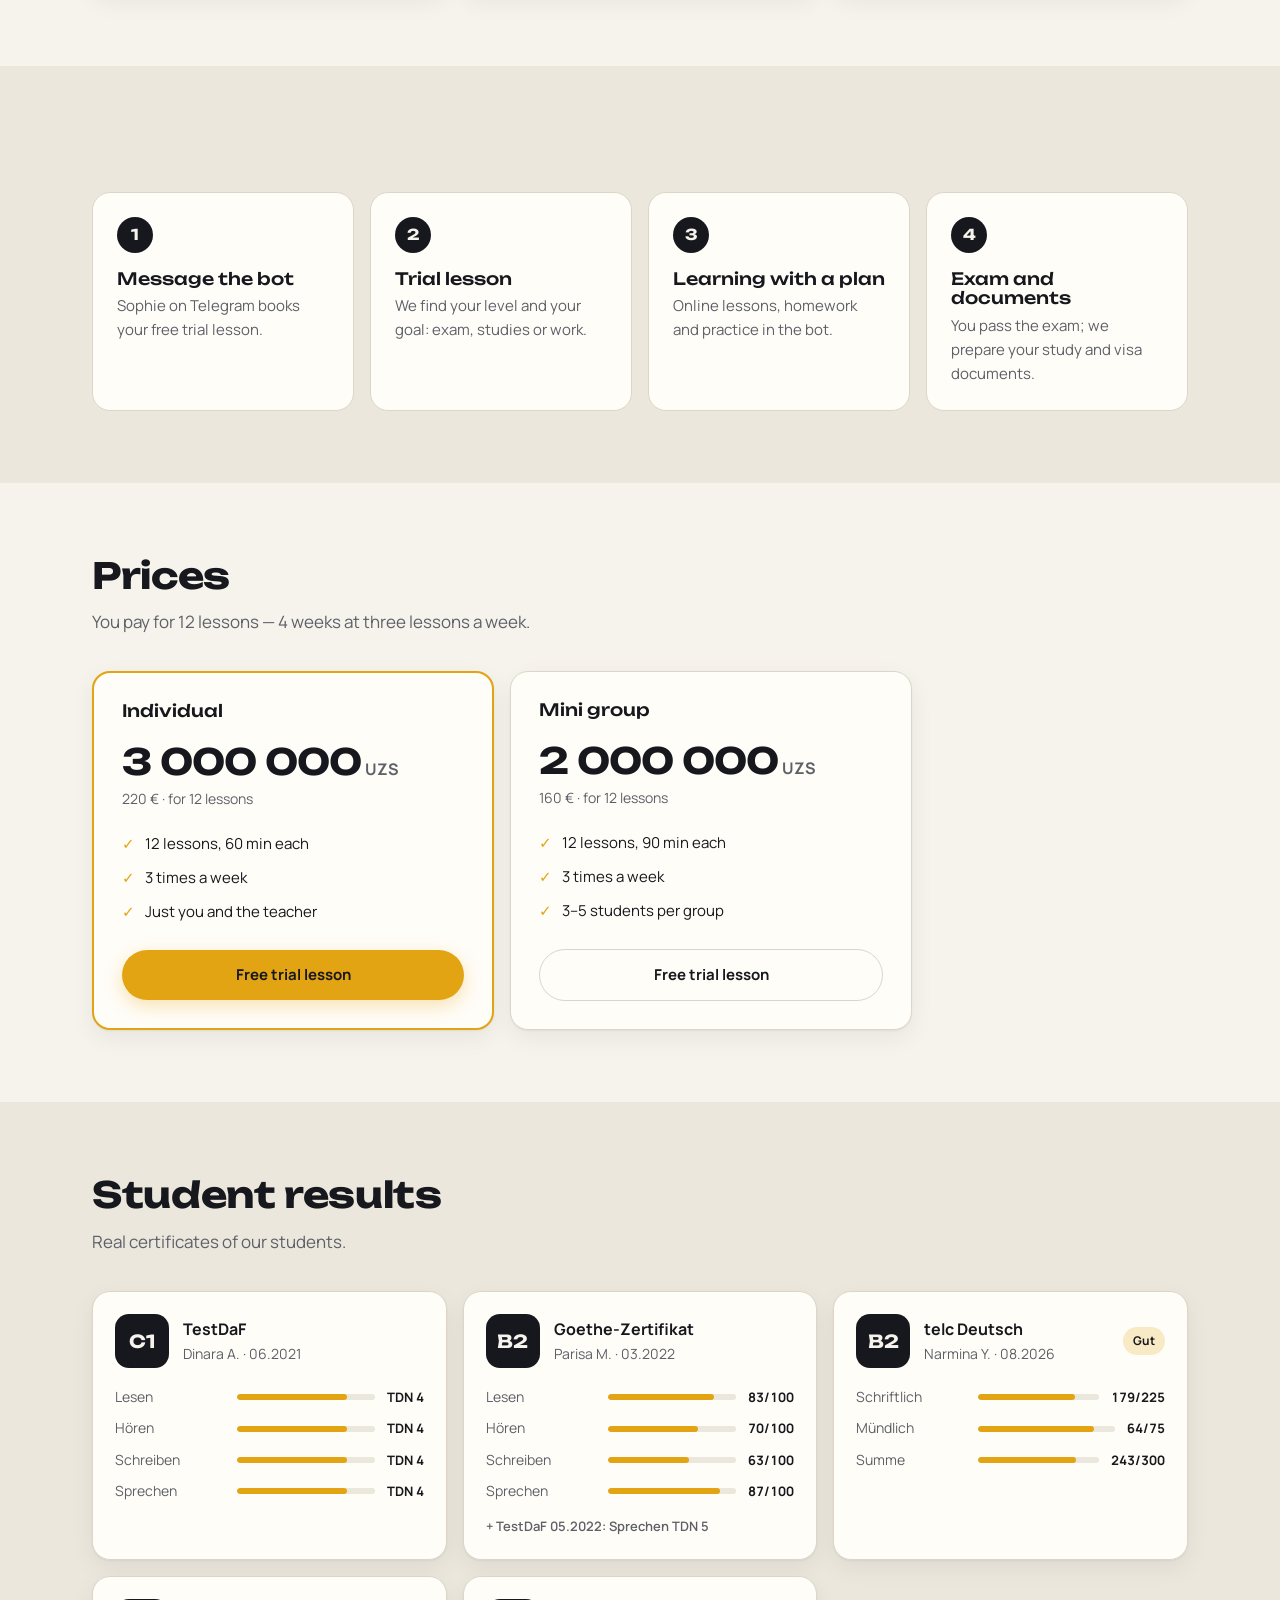
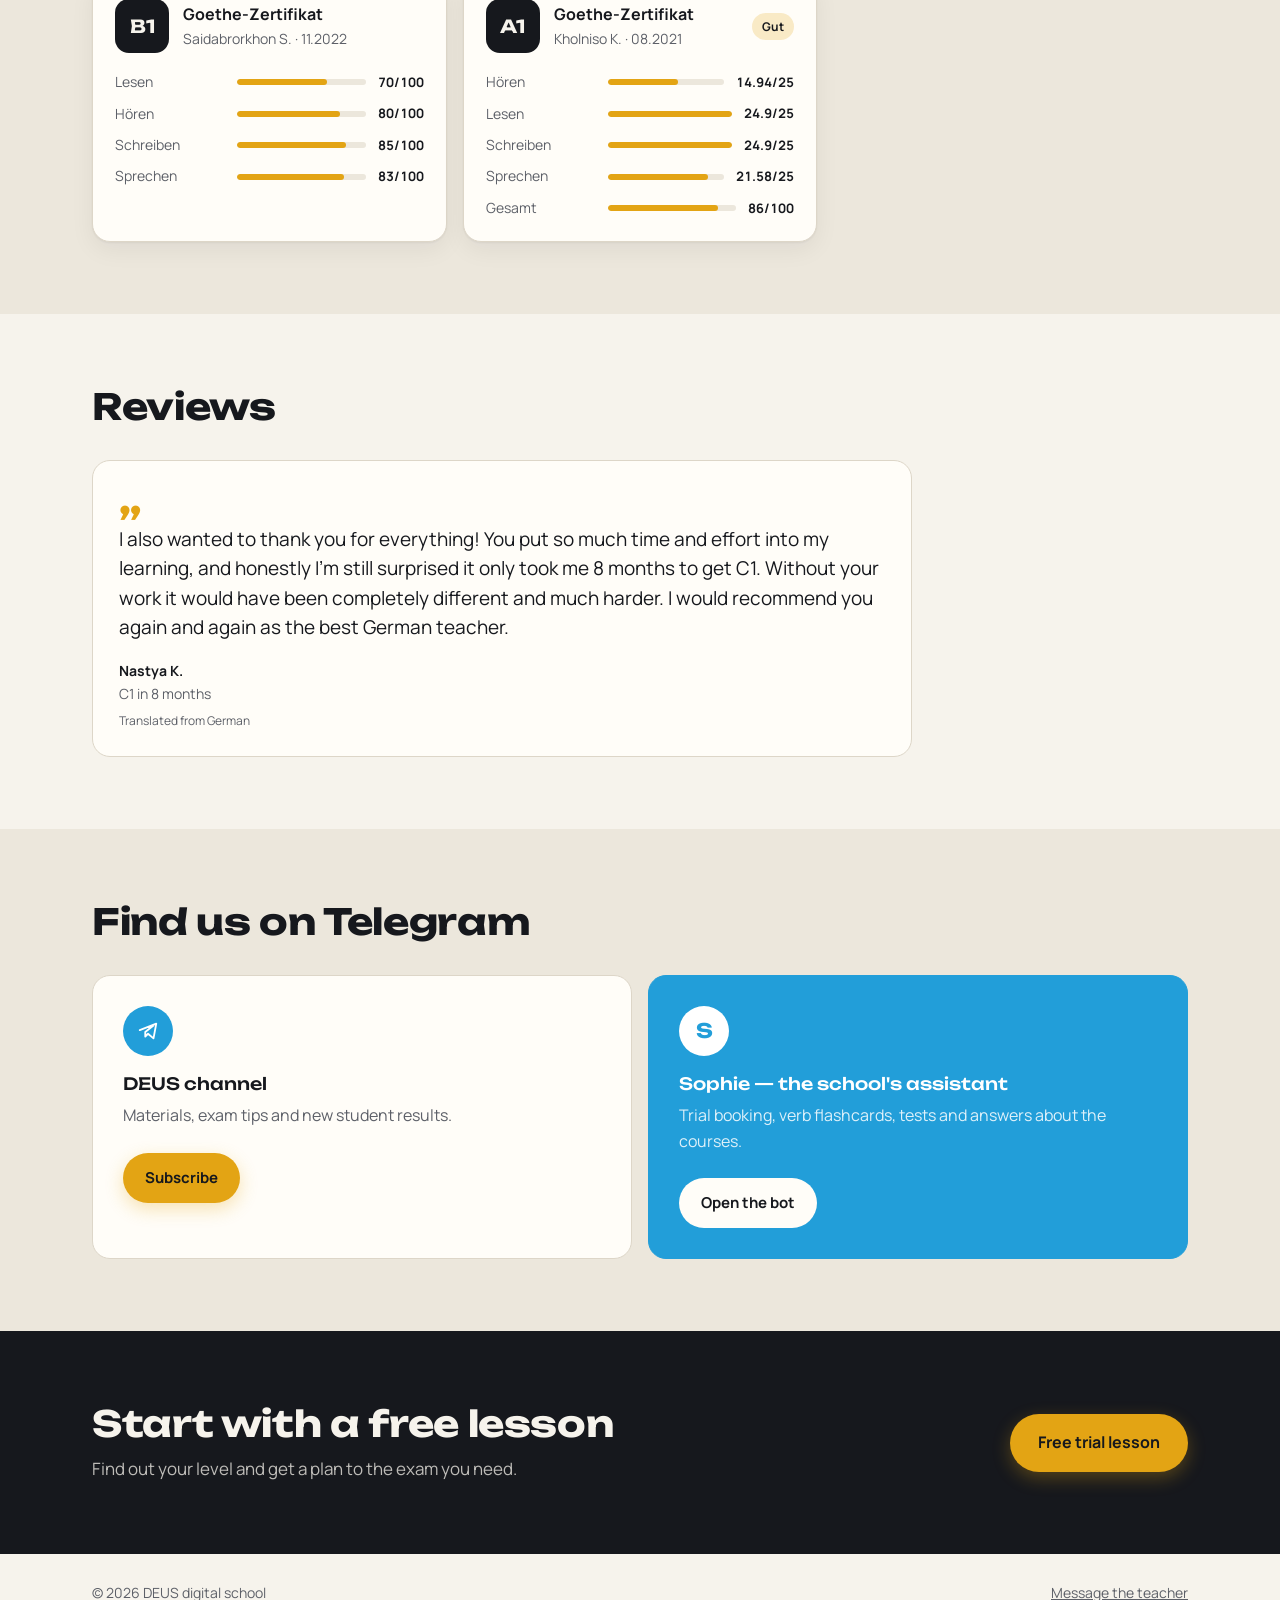
==== commit 0bd66539: "Add German, first student review, light motion" ====
--- a/index.html
+++ b/index.html
@@ -1,175 +1,177 @@
-<!doctype html>
-<html lang="ru">
-<head>
-<meta charset="utf-8">
-<meta name="viewport" content="width=device-width, initial-scale=1">
-<title>DEUS digital school</title>
-<meta name="description" content="Немецкий онлайн A1–C1, подготовка к Goethe, telc, ÖSD, TestDaF, документы для учёбы и визы в Германию, математика на немецком для Studienkolleg.">
-<link rel="canonical" href="https://deus-school.com/">
-<meta property="og:type" content="website">
-<meta property="og:url" content="https://deus-school.com/">
-<meta property="og:title" content="DEUS digital school — немецкий онлайн">
-<meta property="og:description" content="Курсы A1–C1, подготовка к Goethe, telc, TestDaF, документы для учёбы и визы, Studienkolleg. Бесплатный пробный урок.">
-<meta property="og:image" content="https://deus-school.com/og.png">
-<meta property="og:image:width" content="1200">
-<meta property="og:image:height" content="630">
-<meta name="twitter:card" content="summary_large_image">
-<link rel="preconnect" href="https://fonts.googleapis.com">
-<link rel="preconnect" href="https://fonts.gstatic.com" crossorigin>
-<link href="https://fonts.googleapis.com/css2?family=Manrope:wght@400;500;600;700&family=Unbounded:wght@500;700&display=swap" rel="stylesheet">
-<link rel="stylesheet" href="styles.css">
-</head>
-<body>
-
-<header class="top">
-  <div class="wrap top-in">
-    <a class="logo" href="#">
-      <span class="flag"><i></i><i></i><i></i></span>
-      <span>DEUS <small>digital school</small></span>
-    </a>
-    <nav class="nav">
-      <a href="#services" data-i18n="nav.services"></a>
-      <a href="#how" data-i18n="nav.how"></a>
-      <a href="#prices" data-i18n="nav.prices"></a>
-      <a href="#results" data-i18n="nav.results" data-needs="results"></a>
-      <a href="#reviews" data-i18n="nav.reviews" data-needs="reviews"></a>
-      <a href="#telegram" data-i18n="nav.contact"></a>
-    </nav>
-    <div class="langs" role="group" aria-label="Language">
-      <button data-lang="uz">UZ</button><button data-lang="ru">RU</button><button data-lang="en">EN</button>
-    </div>
-  </div>
-</header>
-
-<main>
-  <section class="hero">
-    <div class="wrap hero-in">
-      <div>
-        <p class="kicker" data-i18n="hero.kicker"></p>
-        <h1 data-i18n="hero.title"></h1>
-        <p class="lead" data-i18n="hero.lead"></p>
-        <div class="stats">
-          <div><b data-val="teachingYears"></b><span data-i18n="stat.teach"></span></div>
-          <div><b data-val="germanyYears"></b><span data-i18n="stat.de"></span></div>
-        </div>
-        <div class="btns">
-          <a class="btn primary" data-link="bot" target="_blank" rel="noopener"><span data-i18n="cta.trial"></span> <svg viewBox="0 0 24 24"><path d="M5 12h14M13 6l6 6-6 6"/></svg></a>
-          <a class="btn ghost" href="#services" data-i18n="cta.services"></a>
-        </div>
-        <div class="exams">
-          <span data-i18n="hero.exams"></span>
-          <ul><li>Goethe</li><li>telc</li><li>ÖSD</li><li>TestDaF</li><li>DTZ</li></ul>
-        </div>
-      </div>
-      <div class="hero-art" aria-hidden="true">
-        <div class="levels">
-          <span>A1</span><span>A2</span><span>B1</span><span class="on">B2</span><span>C1</span>
-        </div>
-        <div class="chat">
-          <div class="chat-head"><span class="ava">S</span><div><b>Sophie</b><small>@attemptobot</small></div></div>
-          <div class="chat-body">
-            <p class="msg" data-i18n="chat.hello"></p>
-            <div class="kb">
-              <span data-i18n="chat.btn.book"></span>
-              <span data-i18n="chat.btn.practice"></span>
-              <span data-i18n="chat.btn.info"></span>
-            </div>
-          </div>
-        </div>
-      </div>
-    </div>
-  </section>
-
-  <section id="services" class="sec">
-    <div class="wrap">
-      <h2 data-i18n="services.title"></h2>
-      <p class="sec-lead" data-i18n="services.lead"></p>
-      <div class="grid services">
-        <article class="card"><div class="ic">A–C</div><h3 data-i18n="s1.title"></h3><p data-i18n="s1.text"></p></article>
-        <article class="card"><div class="ic"><svg viewBox="0 0 24 24"><path d="M9 11l3 3 8-8"/><path d="M20 12v7a2 2 0 0 1-2 2H6a2 2 0 0 1-2-2V5a2 2 0 0 1 2-2h9"/></svg></div><h3 data-i18n="s2.title"></h3><p data-i18n="s2.text"></p></article>
-        <article class="card"><div class="ic"><svg viewBox="0 0 24 24"><path d="M22 10L12 5 2 10l10 5 10-5z"/><path d="M6 12v5c3 2 9 2 12 0v-5"/></svg></div><h3 data-i18n="s3.title"></h3><p data-i18n="s3.text"></p></article>
-        <article class="card"><div class="ic"><svg viewBox="0 0 24 24"><rect x="4" y="3" width="16" height="18" rx="2"/><circle cx="12" cy="10" r="3"/><path d="M8 17h8"/></svg></div><h3 data-i18n="s4.title"></h3><p data-i18n="s4.text"></p></article>
-        <article class="card"><div class="ic">∑</div><h3 data-i18n="s5.title"></h3><p data-i18n="s5.text"></p></article>
-        <article class="card"><div class="ic"><svg viewBox="0 0 24 24"><path d="M4 19V5a2 2 0 0 1 2-2h12v18H6a2 2 0 0 1-2-2z"/><path d="M8 7h6M8 11h6"/></svg></div><h3 data-i18n="s6.title"></h3><p data-i18n="s6.text"></p></article>
-      </div>
-    </div>
-  </section>
-
-  <section id="how" class="sec alt">
-    <div class="wrap">
-      <h2 data-i18n="how.title"></h2>
-      <ol class="steps">
-        <li><b>1</b><h3 data-i18n="h1.title"></h3><p data-i18n="h1.text"></p></li>
-        <li><b>2</b><h3 data-i18n="h2.title"></h3><p data-i18n="h2.text"></p></li>
-        <li><b>3</b><h3 data-i18n="h3.title"></h3><p data-i18n="h3.text"></p></li>
-        <li><b>4</b><h3 data-i18n="h4.title"></h3><p data-i18n="h4.text"></p></li>
-      </ol>
-    </div>
-  </section>
-
-  <section id="prices" class="sec">
-    <div class="wrap">
-      <h2 data-i18n="prices.title"></h2>
-      <p class="sec-lead" data-i18n="prices.lead"></p>
-      <div class="grid prices" id="pricesGrid"></div>
-    </div>
-  </section>
-
-  <section id="results" class="sec alt">
-    <div class="wrap">
-      <h2 data-i18n="results.title"></h2>
-      <p class="sec-lead" data-i18n="results.lead"></p>
-      <div class="grid results" id="resultsGrid"></div>
-    </div>
-  </section>
-
-  <section id="reviews" class="sec">
-    <div class="wrap">
-      <h2 data-i18n="reviews.title"></h2>
-      <div class="grid reviews" id="reviewsGrid"></div>
-    </div>
-  </section>
-
-  <section id="telegram" class="sec alt">
-    <div class="wrap">
-      <h2 data-i18n="tg.title"></h2>
-      <div class="grid tg">
-        <div class="tg-card">
-          <div class="tg-ic"><svg viewBox="0 0 24 24"><path d="M3 11l18-7-3 16-6-5-3 3v-5l9-7"/></svg></div>
-          <h3 data-i18n="tg.channel.title"></h3>
-          <p data-i18n="tg.channel.text"></p>
-          <a class="btn primary" data-link="channel" target="_blank" rel="noopener" data-i18n="tg.channel.btn"></a>
-        </div>
-        <div class="tg-card bot">
-          <div class="tg-ic">S</div>
-          <h3 data-i18n="tg.bot.title"></h3>
-          <p data-i18n="tg.bot.text"></p>
-          <a class="btn light" data-link="bot" target="_blank" rel="noopener" data-i18n="tg.bot.btn"></a>
-        </div>
-      </div>
-    </div>
-  </section>
-
-  <section class="final">
-    <div class="wrap final-in">
-      <div>
-        <h2 data-i18n="final.title"></h2>
-        <p data-i18n="final.text"></p>
-      </div>
-      <a class="btn primary big" data-link="bot" target="_blank" rel="noopener" data-i18n="cta.trial"></a>
-    </div>
-  </section>
-</main>
-
-<footer class="foot">
-  <div class="wrap foot-in">
-    <span>© <span id="year"></span> DEUS digital school</span>
-    <a data-link="teacher" target="_blank" rel="noopener" data-i18n="footer.teacher"></a>
-  </div>
-</footer>
-
-<script src="content.js"></script>
-<script src="i18n.js"></script>
-<script src="app.js"></script>
-</body>
-</html>
+<!doctype html>
+<html lang="ru">
+<head>
+<meta charset="utf-8">
+<meta name="viewport" content="width=device-width, initial-scale=1">
+<title>DEUS digital school</title>
+<meta name="description" content="Немецкий онлайн A1–C1, подготовка к Goethe, telc, ÖSD, TestDaF, документы для учёбы и визы в Германию, математика на немецком для Studienkolleg.">
+<link rel="canonical" href="https://deus-school.com/">
+<meta property="og:type" content="website">
+<meta property="og:url" content="https://deus-school.com/">
+<meta property="og:title" content="DEUS digital school — немецкий онлайн">
+<meta property="og:description" content="Курсы A1–C1, подготовка к Goethe, telc, TestDaF, документы для учёбы и визы, Studienkolleg. Бесплатный пробный урок.">
+<meta property="og:image" content="https://deus-school.com/og.png">
+<meta property="og:image:width" content="1200">
+<meta property="og:image:height" content="630">
+<meta name="twitter:card" content="summary_large_image">
+<link rel="preconnect" href="https://fonts.googleapis.com">
+<link rel="preconnect" href="https://fonts.gstatic.com" crossorigin>
+<link href="https://fonts.googleapis.com/css2?family=Manrope:wght@400;500;600;700&family=Unbounded:wght@500;700&display=swap" rel="stylesheet">
+<link rel="stylesheet" href="styles.css">
+</head>
+<body>
+
+<header class="top">
+  <div class="wrap top-in">
+    <a class="logo" href="#">
+      <span class="flag"><i></i><i></i><i></i></span>
+      <span>DEUS <small>digital school</small></span>
+    </a>
+    <nav class="nav">
+      <a href="#services" data-i18n="nav.services"></a>
+      <a href="#how" data-i18n="nav.how"></a>
+      <a href="#prices" data-i18n="nav.prices"></a>
+      <a href="#results" data-i18n="nav.results" data-needs="results"></a>
+      <a href="#reviews" data-i18n="nav.reviews" data-needs="reviews"></a>
+      <a href="#telegram" data-i18n="nav.contact"></a>
+    </nav>
+    <div class="langs" role="group" aria-label="Language">
+      <button data-lang="uz">UZ</button><button data-lang="ru">RU</button><button data-lang="en">EN</button><button data-lang="de">DE</button>
+    </div>
+  </div>
+</header>
+
+<main>
+  <section class="hero">
+    <div class="glow" aria-hidden="true"><i></i><i></i></div>
+    <div class="wrap hero-in">
+      <div>
+        <p class="kicker" data-i18n="hero.kicker"></p>
+        <h1 data-i18n="hero.title"></h1>
+        <p class="lead" data-i18n="hero.lead"></p>
+        <div class="stats">
+          <div><b data-val="teachingYears"></b><span data-i18n="stat.teach"></span></div>
+          <div><b data-val="germanyYears"></b><span data-i18n="stat.de"></span></div>
+        </div>
+        <div class="btns">
+          <a class="btn primary" data-link="bot" target="_blank" rel="noopener"><span data-i18n="cta.trial"></span> <svg viewBox="0 0 24 24"><path d="M5 12h14M13 6l6 6-6 6"/></svg></a>
+          <a class="btn ghost" href="#services" data-i18n="cta.services"></a>
+        </div>
+        <div class="exams">
+          <span data-i18n="hero.exams"></span>
+          <ul><li>Goethe</li><li>telc</li><li>ÖSD</li><li>TestDaF</li><li>DTZ</li></ul>
+        </div>
+      </div>
+      <div class="hero-art" aria-hidden="true">
+        <div class="levels">
+          <span>A1</span><span>A2</span><span>B1</span><span class="on">B2</span><span>C1</span>
+        </div>
+        <div class="chat">
+          <div class="chat-head"><span class="ava">S</span><div><b>Sophie</b><small>@attemptobot</small></div></div>
+          <div class="chat-body">
+            <p class="dots" aria-hidden="true"><i></i><i></i><i></i></p>
+            <p class="msg" data-i18n="chat.hello"></p>
+            <div class="kb">
+              <span data-i18n="chat.btn.book"></span>
+              <span data-i18n="chat.btn.practice"></span>
+              <span data-i18n="chat.btn.info"></span>
+            </div>
+          </div>
+        </div>
+      </div>
+    </div>
+  </section>
+
+  <section id="services" class="sec">
+    <div class="wrap">
+      <h2 data-i18n="services.title"></h2>
+      <p class="sec-lead" data-i18n="services.lead"></p>
+      <div class="grid services">
+        <article class="card"><div class="ic">A–C</div><h3 data-i18n="s1.title"></h3><p data-i18n="s1.text"></p></article>
+        <article class="card"><div class="ic"><svg viewBox="0 0 24 24"><path d="M9 11l3 3 8-8"/><path d="M20 12v7a2 2 0 0 1-2 2H6a2 2 0 0 1-2-2V5a2 2 0 0 1 2-2h9"/></svg></div><h3 data-i18n="s2.title"></h3><p data-i18n="s2.text"></p></article>
+        <article class="card"><div class="ic"><svg viewBox="0 0 24 24"><path d="M22 10L12 5 2 10l10 5 10-5z"/><path d="M6 12v5c3 2 9 2 12 0v-5"/></svg></div><h3 data-i18n="s3.title"></h3><p data-i18n="s3.text"></p></article>
+        <article class="card"><div class="ic"><svg viewBox="0 0 24 24"><rect x="4" y="3" width="16" height="18" rx="2"/><circle cx="12" cy="10" r="3"/><path d="M8 17h8"/></svg></div><h3 data-i18n="s4.title"></h3><p data-i18n="s4.text"></p></article>
+        <article class="card"><div class="ic">∑</div><h3 data-i18n="s5.title"></h3><p data-i18n="s5.text"></p></article>
+        <article class="card"><div class="ic"><svg viewBox="0 0 24 24"><path d="M4 19V5a2 2 0 0 1 2-2h12v18H6a2 2 0 0 1-2-2z"/><path d="M8 7h6M8 11h6"/></svg></div><h3 data-i18n="s6.title"></h3><p data-i18n="s6.text"></p></article>
+      </div>
+    </div>
+  </section>
+
+  <section id="how" class="sec alt">
+    <div class="wrap">
+      <h2 data-i18n="how.title"></h2>
+      <ol class="steps">
+        <li><b>1</b><h3 data-i18n="h1.title"></h3><p data-i18n="h1.text"></p></li>
+        <li><b>2</b><h3 data-i18n="h2.title"></h3><p data-i18n="h2.text"></p></li>
+        <li><b>3</b><h3 data-i18n="h3.title"></h3><p data-i18n="h3.text"></p></li>
+        <li><b>4</b><h3 data-i18n="h4.title"></h3><p data-i18n="h4.text"></p></li>
+      </ol>
+    </div>
+  </section>
+
+  <section id="prices" class="sec">
+    <div class="wrap">
+      <h2 data-i18n="prices.title"></h2>
+      <p class="sec-lead" data-i18n="prices.lead"></p>
+      <div class="grid prices" id="pricesGrid"></div>
+    </div>
+  </section>
+
+  <section id="results" class="sec alt">
+    <div class="wrap">
+      <h2 data-i18n="results.title"></h2>
+      <p class="sec-lead" data-i18n="results.lead"></p>
+      <div class="grid results" id="resultsGrid"></div>
+    </div>
+  </section>
+
+  <section id="reviews" class="sec">
+    <div class="wrap">
+      <h2 data-i18n="reviews.title"></h2>
+      <div class="grid reviews" id="reviewsGrid"></div>
+    </div>
+  </section>
+
+  <section id="telegram" class="sec alt">
+    <div class="wrap">
+      <h2 data-i18n="tg.title"></h2>
+      <div class="grid tg">
+        <div class="tg-card">
+          <div class="tg-ic"><svg viewBox="0 0 24 24"><path d="M3 11l18-7-3 16-6-5-3 3v-5l9-7"/></svg></div>
+          <h3 data-i18n="tg.channel.title"></h3>
+          <p data-i18n="tg.channel.text"></p>
+          <a class="btn primary" data-link="channel" target="_blank" rel="noopener" data-i18n="tg.channel.btn"></a>
+        </div>
+        <div class="tg-card bot">
+          <div class="tg-ic">S</div>
+          <h3 data-i18n="tg.bot.title"></h3>
+          <p data-i18n="tg.bot.text"></p>
+          <a class="btn light" data-link="bot" target="_blank" rel="noopener" data-i18n="tg.bot.btn"></a>
+        </div>
+      </div>
+    </div>
+  </section>
+
+  <section class="final">
+    <div class="wrap final-in">
+      <div>
+        <h2 data-i18n="final.title"></h2>
+        <p data-i18n="final.text"></p>
+      </div>
+      <a class="btn primary big" data-link="bot" target="_blank" rel="noopener" data-i18n="cta.trial"></a>
+    </div>
+  </section>
+</main>
+
+<footer class="foot">
+  <div class="wrap foot-in">
+    <span>© <span id="year"></span> DEUS digital school</span>
+    <a data-link="teacher" target="_blank" rel="noopener" data-i18n="footer.teacher"></a>
+  </div>
+</footer>
+
+<script src="content.js"></script>
+<script src="i18n.js"></script>
+<script src="app.js"></script>
+</body>
+</html>
--- a/styles.css
+++ b/styles.css
@@ -185,3 +185,53 @@
 
 .foot { padding: 28px 0; font-size: 14px; color: var(--muted); }
 .foot-in { display: flex; flex-wrap: wrap; gap: 12px; justify-content: space-between; }
+
+/* reviews: one review gets the full width */
+.reviews:has(> .rev:only-child) { grid-template-columns: 1fr; max-width: 820px; }
+.rev:only-child blockquote { font-size: 19px; line-height: 1.55; }
+.rev .tr { color: var(--muted); font-size: 12px; margin-top: 6px; }
+
+/* card hover */
+.card, .price, .res, .rev, .steps li, .tg-card { transition: transform .25s ease, box-shadow .25s ease, border-color .25s ease; }
+.card:hover, .price:hover, .res:hover, .rev:hover, .steps li:hover { transform: translateY(-4px); }
+
+/* hero glow: two slow blurred lights behind the headline */
+.hero { position: relative; overflow: hidden; }
+.hero-in { position: relative; z-index: 1; }
+.glow { position: absolute; inset: 0; pointer-events: none; }
+.glow i { position: absolute; width: 460px; height: 460px; border-radius: 50%; filter: blur(90px); opacity: .22; }
+.glow i:nth-child(1) { background: var(--gold); top: -120px; right: 8%; animation: drift 18s ease-in-out infinite alternate; }
+.glow i:nth-child(2) { background: var(--red); bottom: -200px; left: -80px; opacity: .14; animation: drift 22s ease-in-out infinite alternate-reverse; }
+@keyframes drift { to { transform: translate(-90px, 70px) scale(1.15); } }
+
+/* level chips step through A1 -> B2 on load */
+.levels span { transition: background .3s, color .3s, transform .3s; }
+.levels span.on { transform: translateY(-3px); }
+
+/* chat: typing dots first, then the message and buttons */
+.chat .dots { display: none; gap: 5px; background: var(--card); border-radius: 14px 14px 14px 4px; padding: 14px 16px; width: max-content; margin: 0; }
+.chat .dots i { width: 7px; height: 7px; border-radius: 50%; background: var(--muted); animation: blink 1s infinite; }
+.chat .dots i:nth-child(2) { animation-delay: .15s; }
+.chat .dots i:nth-child(3) { animation-delay: .3s; }
+@keyframes blink { 0%, 100% { opacity: .25; transform: translateY(0); } 50% { opacity: 1; transform: translateY(-3px); } }
+.chat.typing .dots { display: flex; }
+.chat.typing .msg, .chat.typing .kb span { display: none; }
+.chat .msg { animation: pop .4s ease both; }
+.chat .kb span { animation: pop .4s ease both; }
+.chat .kb span:nth-child(1) { animation-delay: .25s; }
+.chat .kb span:nth-child(2) { animation-delay: .4s; }
+.chat .kb span:nth-child(3) { animation-delay: .55s; }
+@keyframes pop { from { opacity: 0; transform: translateY(8px) scale(.98); } }
+
+/* scroll reveal (classes are added by app.js, so without JS nothing is hidden) */
+.reveal { opacity: 0; transform: translateY(22px); transition: opacity .7s ease, transform .7s cubic-bezier(.2, .7, .2, 1); }
+.reveal.in { opacity: 1; transform: none; }
+.reveal.in:hover { transform: translateY(-4px); transition-delay: 0s !important; }
+.sec h2.reveal.in:hover, .sec-lead.reveal.in:hover, .final-in > .reveal.in:hover { transform: none; }
+.res.reveal .bar i { transform: scaleX(0); transform-origin: left; transition: transform 1.1s cubic-bezier(.2, .7, .2, 1) .25s; }
+.res.reveal.in .bar i { transform: scaleX(1); }
+
+@media (prefers-reduced-motion: reduce) {
+  *, *::before, *::after { animation: none !important; transition: none !important; }
+  .reveal { opacity: 1; transform: none; }
+}
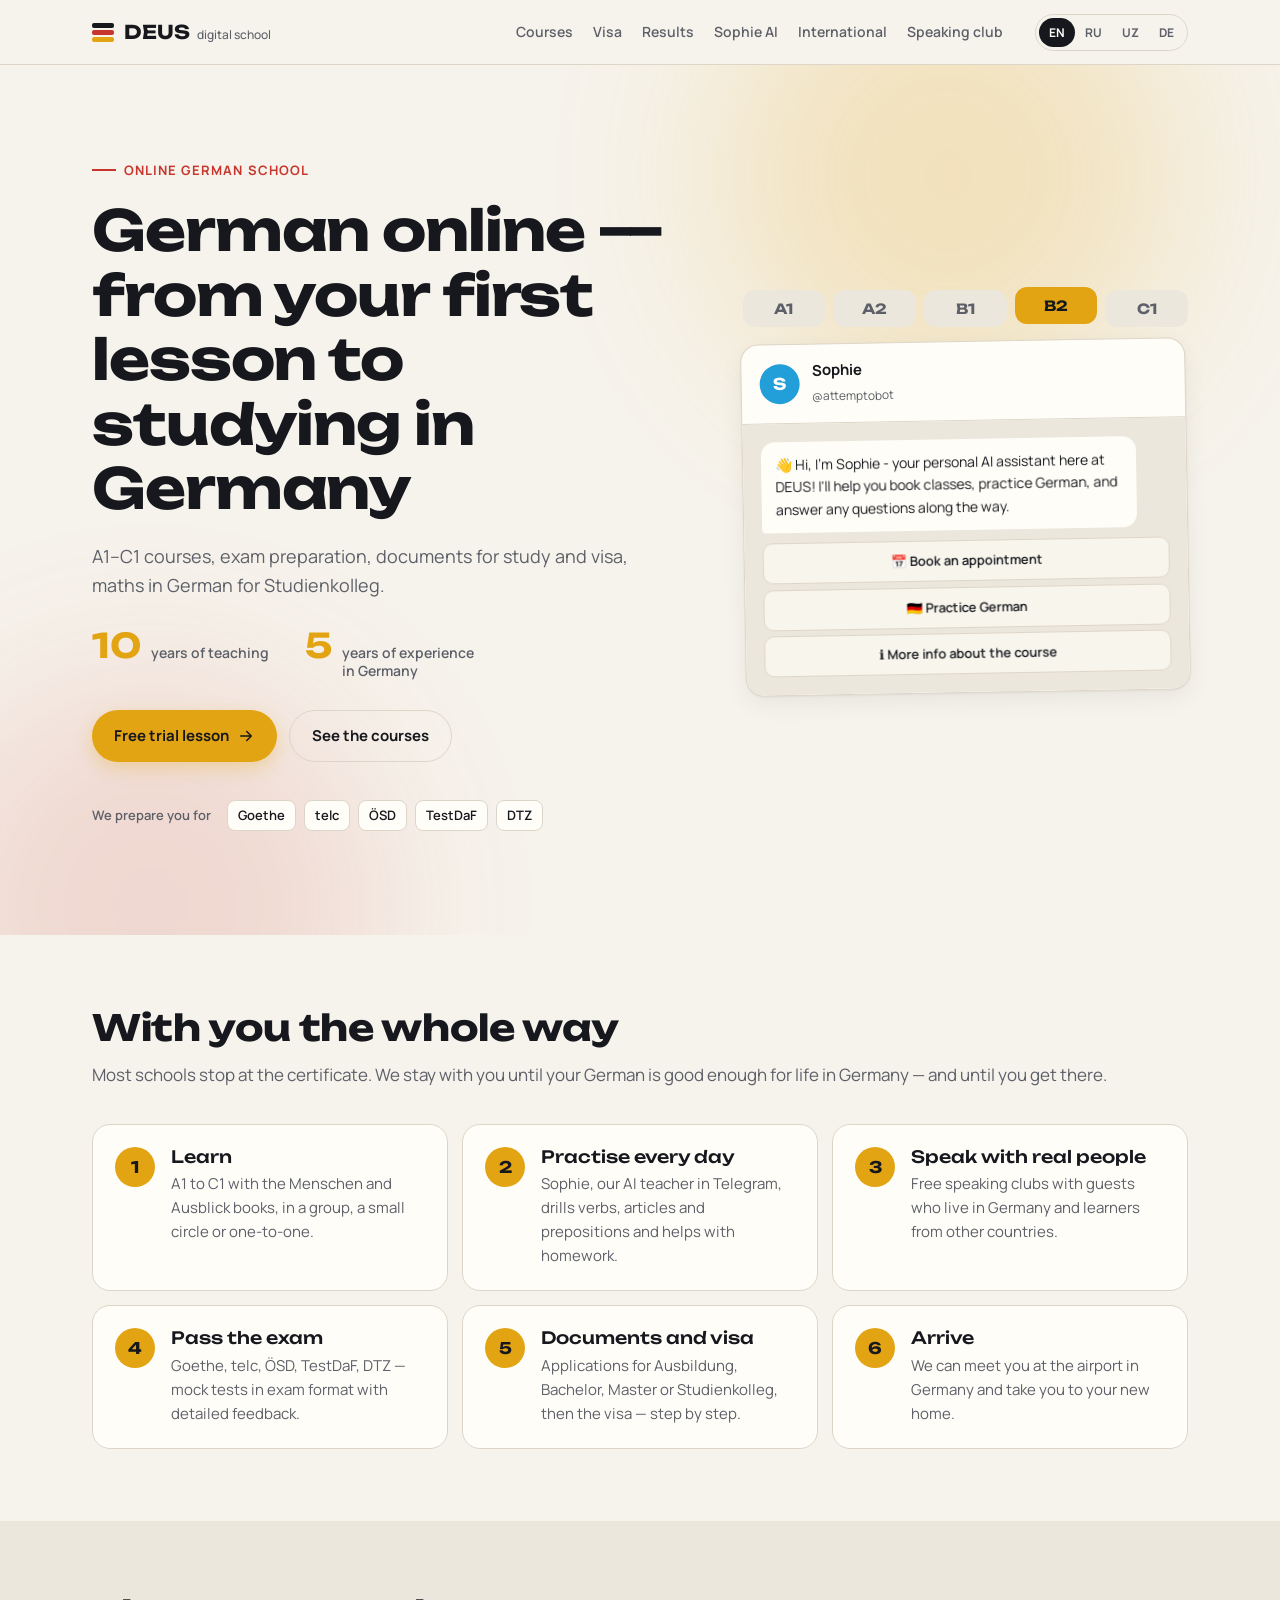
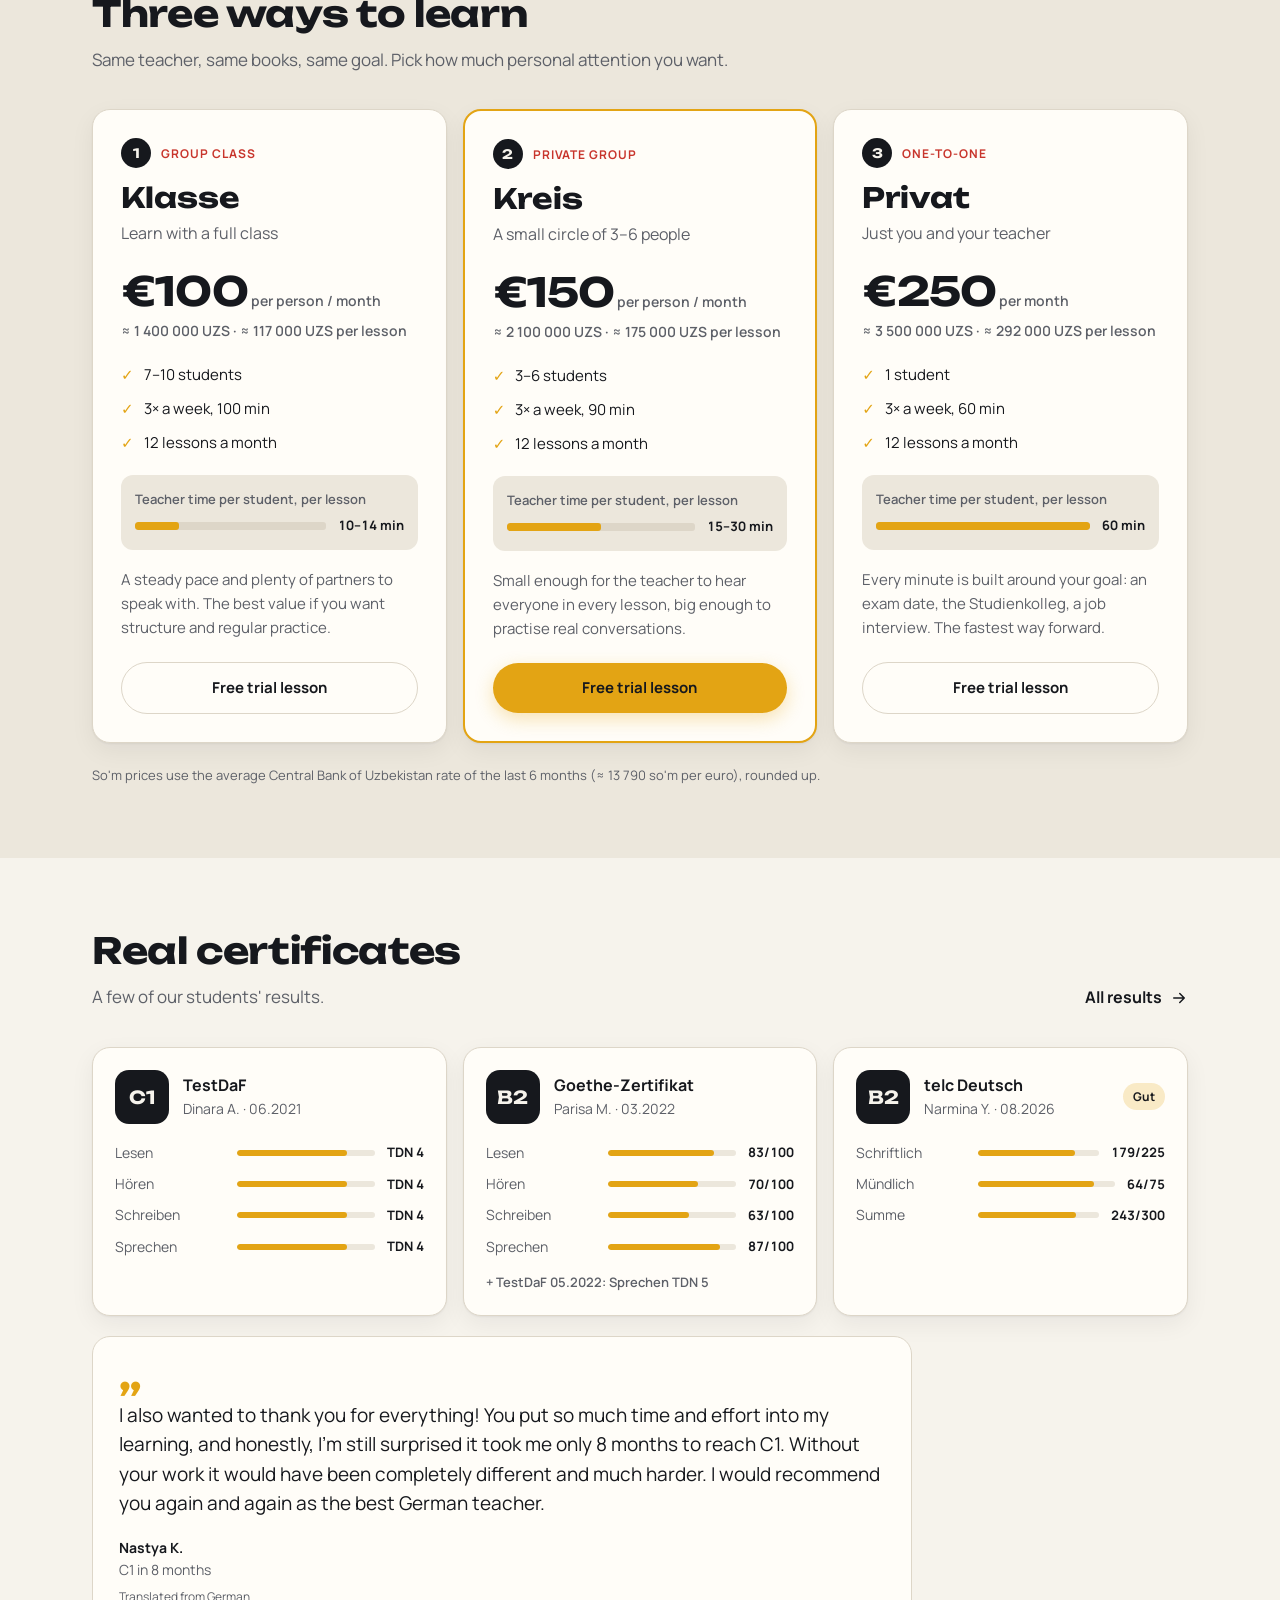
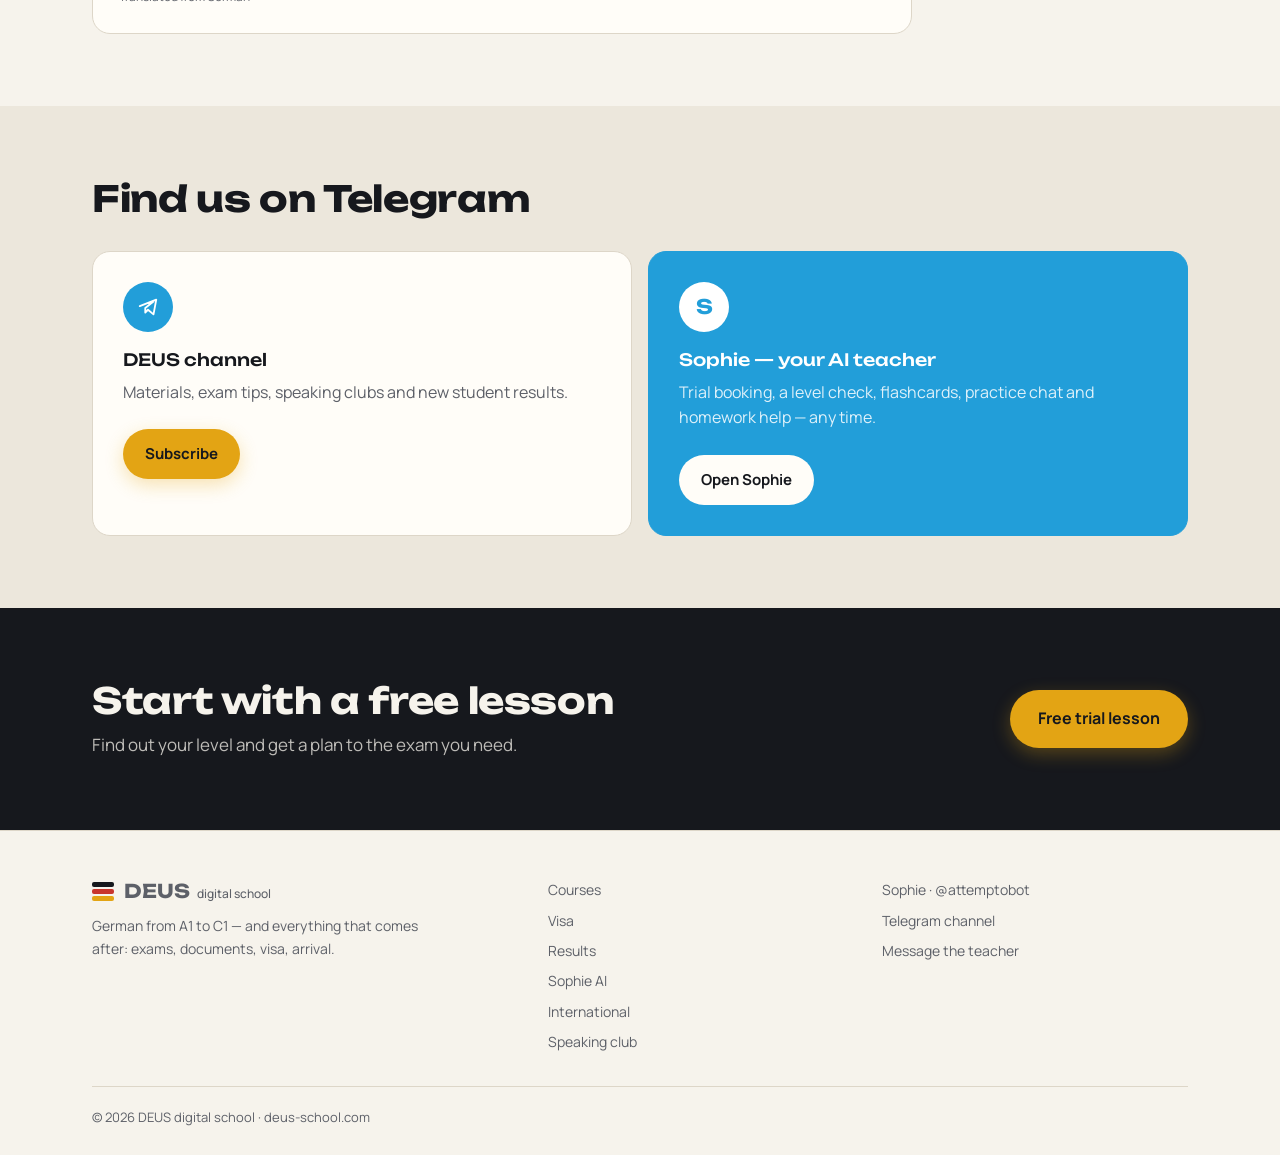
==== commit 3b6024cc: "Split the site into pages: courses, visa, results, Sophie, international, speaking club; English by " ====
--- a/index.html
+++ b/index.html
@@ -1,46 +1,26 @@
 <!doctype html>
-<html lang="ru">
+<html lang="en">
 <head>
 <meta charset="utf-8">
 <meta name="viewport" content="width=device-width, initial-scale=1">
-<title>DEUS digital school</title>
-<meta name="description" content="Немецкий онлайн A1–C1, подготовка к Goethe, telc, ÖSD, TestDaF, документы для учёбы и визы в Германию, математика на немецком для Studienkolleg.">
+<title>DEUS digital school — German online, A1 to C1</title>
+<meta name="description" content="Online German school: A1–C1 courses, Goethe, telc, TestDaF exam preparation, Studienkolleg, study and visa documents for Germany. Free trial lesson.">
 <link rel="canonical" href="https://deus-school.com/">
 <meta property="og:type" content="website">
 <meta property="og:url" content="https://deus-school.com/">
-<meta property="og:title" content="DEUS digital school — немецкий онлайн">
-<meta property="og:description" content="Курсы A1–C1, подготовка к Goethe, telc, TestDaF, документы для учёбы и визы, Studienkolleg. Бесплатный пробный урок.">
+<meta property="og:title" content="DEUS digital school — German online, A1 to C1">
+<meta property="og:description" content="Online German school: A1–C1 courses, Goethe, telc, TestDaF exam preparation, Studienkolleg, study and visa documents for Germany. Free trial lesson.">
 <meta property="og:image" content="https://deus-school.com/og.png">
 <meta property="og:image:width" content="1200">
 <meta property="og:image:height" content="630">
 <meta name="twitter:card" content="summary_large_image">
+<link rel="icon" href="/assets/favicon.svg" type="image/svg+xml">
 <link rel="preconnect" href="https://fonts.googleapis.com">
 <link rel="preconnect" href="https://fonts.gstatic.com" crossorigin>
 <link href="https://fonts.googleapis.com/css2?family=Manrope:wght@400;500;600;700&family=Unbounded:wght@500;700&display=swap" rel="stylesheet">
-<link rel="stylesheet" href="styles.css">
+<link rel="stylesheet" href="/assets/styles.css">
 </head>
-<body>
-
-<header class="top">
-  <div class="wrap top-in">
-    <a class="logo" href="#">
-      <span class="flag"><i></i><i></i><i></i></span>
-      <span>DEUS <small>digital school</small></span>
-    </a>
-    <nav class="nav">
-      <a href="#services" data-i18n="nav.services"></a>
-      <a href="#how" data-i18n="nav.how"></a>
-      <a href="#prices" data-i18n="nav.prices"></a>
-      <a href="#results" data-i18n="nav.results" data-needs="results"></a>
-      <a href="#reviews" data-i18n="nav.reviews" data-needs="reviews"></a>
-      <a href="#telegram" data-i18n="nav.contact"></a>
-    </nav>
-    <div class="langs" role="group" aria-label="Language">
-      <button data-lang="uz">UZ</button><button data-lang="ru">RU</button><button data-lang="en">EN</button><button data-lang="de">DE</button>
-    </div>
-  </div>
-</header>
-
+<body data-page="home">
 <main>
   <section class="hero">
     <div class="glow" aria-hidden="true"><i></i><i></i></div>
@@ -55,7 +35,7 @@
         </div>
         <div class="btns">
           <a class="btn primary" data-link="bot" target="_blank" rel="noopener"><span data-i18n="cta.trial"></span> <svg viewBox="0 0 24 24"><path d="M5 12h14M13 6l6 6-6 6"/></svg></a>
-          <a class="btn ghost" href="#services" data-i18n="cta.services"></a>
+          <a class="btn ghost" href="/kurse/" data-i18n="cta.courses"></a>
         </div>
         <div class="exams">
           <span data-i18n="hero.exams"></span>
@@ -63,76 +43,53 @@
         </div>
       </div>
       <div class="hero-art" aria-hidden="true">
-        <div class="levels">
-          <span>A1</span><span>A2</span><span>B1</span><span class="on">B2</span><span>C1</span>
-        </div>
+        <div class="levels"><span>A1</span><span>A2</span><span>B1</span><span class="on">B2</span><span>C1</span></div>
         <div class="chat">
           <div class="chat-head"><span class="ava">S</span><div><b>Sophie</b><small>@attemptobot</small></div></div>
           <div class="chat-body">
             <p class="dots" aria-hidden="true"><i></i><i></i><i></i></p>
             <p class="msg" data-i18n="chat.hello"></p>
-            <div class="kb">
-              <span data-i18n="chat.btn.book"></span>
-              <span data-i18n="chat.btn.practice"></span>
-              <span data-i18n="chat.btn.info"></span>
-            </div>
+            <div class="kb"><span data-i18n="chat.btn.book"></span><span data-i18n="chat.btn.practice"></span><span data-i18n="chat.btn.info"></span></div>
           </div>
         </div>
       </div>
     </div>
   </section>
 
-  <section id="services" class="sec">
+  <section class="sec">
     <div class="wrap">
-      <h2 data-i18n="services.title"></h2>
-      <p class="sec-lead" data-i18n="services.lead"></p>
-      <div class="grid services">
-        <article class="card"><div class="ic">A–C</div><h3 data-i18n="s1.title"></h3><p data-i18n="s1.text"></p></article>
-        <article class="card"><div class="ic"><svg viewBox="0 0 24 24"><path d="M9 11l3 3 8-8"/><path d="M20 12v7a2 2 0 0 1-2 2H6a2 2 0 0 1-2-2V5a2 2 0 0 1 2-2h9"/></svg></div><h3 data-i18n="s2.title"></h3><p data-i18n="s2.text"></p></article>
-        <article class="card"><div class="ic"><svg viewBox="0 0 24 24"><path d="M22 10L12 5 2 10l10 5 10-5z"/><path d="M6 12v5c3 2 9 2 12 0v-5"/></svg></div><h3 data-i18n="s3.title"></h3><p data-i18n="s3.text"></p></article>
-        <article class="card"><div class="ic"><svg viewBox="0 0 24 24"><rect x="4" y="3" width="16" height="18" rx="2"/><circle cx="12" cy="10" r="3"/><path d="M8 17h8"/></svg></div><h3 data-i18n="s4.title"></h3><p data-i18n="s4.text"></p></article>
-        <article class="card"><div class="ic">∑</div><h3 data-i18n="s5.title"></h3><p data-i18n="s5.text"></p></article>
-        <article class="card"><div class="ic"><svg viewBox="0 0 24 24"><path d="M4 19V5a2 2 0 0 1 2-2h12v18H6a2 2 0 0 1-2-2z"/><path d="M8 7h6M8 11h6"/></svg></div><h3 data-i18n="s6.title"></h3><p data-i18n="s6.text"></p></article>
-      </div>
-    </div>
-  </section>
-
-  <section id="how" class="sec alt">
-    <div class="wrap">
-      <h2 data-i18n="how.title"></h2>
-      <ol class="steps">
-        <li><b>1</b><h3 data-i18n="h1.title"></h3><p data-i18n="h1.text"></p></li>
-        <li><b>2</b><h3 data-i18n="h2.title"></h3><p data-i18n="h2.text"></p></li>
-        <li><b>3</b><h3 data-i18n="h3.title"></h3><p data-i18n="h3.text"></p></li>
-        <li><b>4</b><h3 data-i18n="h4.title"></h3><p data-i18n="h4.text"></p></li>
+      <h2 data-i18n="path.title"></h2>
+      <p class="sec-lead" data-i18n="path.lead"></p>
+      <ol class="path">
+        <li><a href="/kurse/"><b>1</b><div><h3 data-i18n="path.1.t"></h3><p data-i18n="path.1.d"></p></div></a></li>
+        <li><a href="/sophie/"><b>2</b><div><h3 data-i18n="path.2.t"></h3><p data-i18n="path.2.d"></p></div></a></li>
+        <li><a href="/speaking-club/"><b>3</b><div><h3 data-i18n="path.3.t"></h3><p data-i18n="path.3.d"></p></div></a></li>
+        <li><a href="/results/"><b>4</b><div><h3 data-i18n="path.4.t"></h3><p data-i18n="path.4.d"></p></div></a></li>
+        <li><a href="/visum/"><b>5</b><div><h3 data-i18n="path.5.t"></h3><p data-i18n="path.5.d"></p></div></a></li>
+        <li><a href="/visum/#airport"><b>6</b><div><h3 data-i18n="path.6.t"></h3><p data-i18n="path.6.d"></p></div></a></li>
       </ol>
     </div>
   </section>
 
-  <section id="prices" class="sec">
+  <section class="sec alt">
     <div class="wrap">
-      <h2 data-i18n="prices.title"></h2>
-      <p class="sec-lead" data-i18n="prices.lead"></p>
-      <div class="grid prices" id="pricesGrid"></div>
+      <h2 data-i18n="home.courses.title"></h2>
+      <p class="sec-lead" data-i18n="home.courses.lead"></p>
+      <div class="grid tiers" data-render="courses"></div>
+      <p class="note" data-i18n="course.rateNote"></p>
     </div>
   </section>
 
-  <section id="results" class="sec alt">
+  <section class="sec" id="resultsTeaser">
     <div class="wrap">
-      <h2 data-i18n="results.title"></h2>
-      <p class="sec-lead" data-i18n="results.lead"></p>
-      <div class="grid results" id="resultsGrid"></div>
+      <div class="sec-head"><div><h2 data-i18n="home.results.title"></h2><p class="sec-lead" data-i18n="home.results.lead"></p></div>
+        <a class="link-more" href="/results/"><span data-i18n="cta.allResults"></span> <svg viewBox="0 0 24 24"><path d="M5 12h14M13 6l6 6-6 6"/></svg></a></div>
+      <div class="grid results" data-render="resultsTeaser" data-hide-empty="resultsTeaser"></div>
+      <div class="grid reviews" data-render="reviews"></div>
     </div>
   </section>
 
-  <section id="reviews" class="sec">
-    <div class="wrap">
-      <h2 data-i18n="reviews.title"></h2>
-      <div class="grid reviews" id="reviewsGrid"></div>
-    </div>
-  </section>
-
-  <section id="telegram" class="sec alt">
+  <section class="sec alt">
     <div class="wrap">
       <h2 data-i18n="tg.title"></h2>
       <div class="grid tg">
@@ -162,16 +119,9 @@
     </div>
   </section>
 </main>
-
-<footer class="foot">
-  <div class="wrap foot-in">
-    <span>© <span id="year"></span> DEUS digital school</span>
-    <a data-link="teacher" target="_blank" rel="noopener" data-i18n="footer.teacher"></a>
-  </div>
-</footer>
-
-<script src="content.js"></script>
-<script src="i18n.js"></script>
-<script src="app.js"></script>
+<script src="/assets/content.js"></script>
+<script src="/assets/i18n/common.js"></script>
+<script src="/assets/i18n/home.js"></script>
+<script src="/assets/app.js"></script>
 </body>
 </html>
--- a/assets/styles.css
+++ b/assets/styles.css
@@ -0,0 +1,360 @@
+:root {
+  --bg: #f6f3ec;
+  --bg-alt: #ece7dc;
+  --card: #fffdf8;
+  --ink: #16181d;
+  --muted: #5d6068;
+  --line: #ddd6c8;
+  --gold: #e3a414;
+  --red: #c8352c;
+  --accent: #16181d;
+  --on-accent: #fffdf8;
+  --radius: 18px;
+  --shadow: 0 1px 2px rgba(22, 24, 29, .05), 0 8px 24px rgba(22, 24, 29, .06);
+}
+@media (prefers-color-scheme: dark) {
+  :root {
+    --bg: #121317;
+    --bg-alt: #17191e;
+    --card: #1d1f25;
+    --ink: #f1eee6;
+    --muted: #a3a3a8;
+    --line: #2d3038;
+    --accent: #f1eee6;
+    --on-accent: #121317;
+    --shadow: none;
+  }
+}
+
+* { box-sizing: border-box; }
+html { scroll-behavior: smooth; scroll-padding-top: 76px; }
+body {
+  margin: 0;
+  background: var(--bg);
+  color: var(--ink);
+  font: 16px/1.6 Manrope, system-ui, sans-serif;
+  -webkit-font-smoothing: antialiased;
+}
+h1, h2, h3 { font-family: Unbounded, Manrope, sans-serif; line-height: 1.15; margin: 0; font-weight: 700; overflow-wrap: break-word; hyphens: auto; }
+h1 { font-size: clamp(30px, 5.2vw, 56px); letter-spacing: -.02em; }
+h2 { font-size: clamp(24px, 3.4vw, 36px); letter-spacing: -.01em; }
+h3 { font-size: 17px; font-weight: 500; }
+p { margin: 0; }
+a { color: inherit; }
+svg { width: 22px; height: 22px; fill: none; stroke: currentColor; stroke-width: 2; stroke-linecap: round; stroke-linejoin: round; }
+
+.wrap { max-width: 1160px; margin: 0 auto; padding: 0 16px; }
+@media (min-width: 720px) { .wrap { padding: 0 32px; } }
+
+/* header */
+.top { position: sticky; top: 0; z-index: 10; background: color-mix(in srgb, var(--bg) 88%, transparent); backdrop-filter: blur(10px); border-bottom: 1px solid var(--line); }
+.top-in { display: flex; align-items: center; gap: 24px; height: 64px; }
+.logo { display: flex; align-items: center; gap: 10px; text-decoration: none; font: 700 19px Unbounded, sans-serif; }
+.logo small { font: 500 12px Manrope, sans-serif; color: var(--muted); margin-left: 2px; }
+.flag { display: grid; gap: 2px; width: 22px; }
+.flag i { height: 5px; border-radius: 2px; }
+.flag i:nth-child(1) { background: var(--ink); }
+.flag i:nth-child(2) { background: var(--red); }
+.flag i:nth-child(3) { background: var(--gold); }
+.nav { display: none; align-items: center; gap: 20px; margin-left: auto; font-weight: 600; font-size: 14px; }
+.nav a { text-decoration: none; color: var(--muted); white-space: nowrap; }
+.nav a:hover, .nav a[aria-current] { color: var(--ink); }
+.nav a[aria-current] { box-shadow: inset 0 -2px 0 var(--gold); }
+.nav .nav-cta { display: none; }
+.langs { margin-left: auto; display: flex; border: 1px solid var(--line); border-radius: 999px; padding: 3px; }
+.burger { display: grid; gap: 4px; width: 40px; height: 40px; place-content: center; border: 1px solid var(--line); border-radius: 12px; background: none; cursor: pointer; }
+.burger i { display: block; width: 18px; height: 2px; border-radius: 2px; background: var(--ink); transition: transform .2s, opacity .2s; }
+.menu-open .burger i:nth-child(1) { transform: translateY(6px) rotate(45deg); }
+.menu-open .burger i:nth-child(2) { opacity: 0; }
+.menu-open .burger i:nth-child(3) { transform: translateY(-6px) rotate(-45deg); }
+@media (max-width: 1099px) {
+  .menu-open .nav { display: flex; position: fixed; inset: 64px 0 auto 0; flex-direction: column; align-items: stretch; gap: 0; padding: 8px 16px 20px; background: var(--bg); border-bottom: 1px solid var(--line); box-shadow: 0 20px 40px rgba(0,0,0,.15); }
+  .menu-open .nav a { padding: 14px 4px; font-size: 17px; border-bottom: 1px solid var(--line); }
+  .menu-open .nav a[aria-current] { box-shadow: none; color: var(--red); }
+  .menu-open .nav .nav-cta { display: flex; margin-top: 16px; border: 0; color: #16181d; }
+}
+@media (min-width: 1100px) {
+  .nav { display: flex; }
+  .langs { margin-left: 8px; }
+  .burger { display: none; }
+}
+@media (max-width: 420px) { .logo small { display: none; } .top-in { gap: 10px; } }
+.langs button { border: 0; background: none; color: var(--muted); font: 700 12px Manrope, sans-serif; padding: 6px 10px; border-radius: 999px; cursor: pointer; }
+.langs button.on { background: var(--accent); color: var(--on-accent); }
+
+/* buttons */
+.btn { display: inline-flex; align-items: center; justify-content: center; gap: 8px; padding: 13px 22px; border-radius: 999px; font-weight: 700; font-size: 15px; text-decoration: none; transition: transform .15s, box-shadow .15s; }
+.btn:hover { transform: translateY(-1px); }
+.btn svg { width: 18px; height: 18px; }
+.btn.primary { background: var(--gold); color: #16181d; box-shadow: 0 6px 18px rgba(227, 164, 20, .3); }
+.btn.ghost { border: 1.5px solid var(--line); }
+.btn.light { background: #fffdf8; color: #16181d; }
+.btn.big { padding: 16px 28px; font-size: 16px; }
+
+/* hero */
+.hero { padding: 56px 0 72px; }
+.hero-in { display: grid; gap: 48px; align-items: center; }
+@media (min-width: 960px) { .hero-in { grid-template-columns: 1.15fr .85fr; } .hero { padding: 88px 0 104px; } }
+.kicker { display: inline-flex; align-items: center; gap: 8px; font-weight: 700; font-size: 13px; letter-spacing: .08em; text-transform: uppercase; color: var(--red); margin-bottom: 18px; }
+.kicker::before { content: ""; width: 24px; height: 2px; background: currentColor; }
+.lead { font-size: 18px; color: var(--muted); max-width: 560px; margin: 22px 0 30px; }
+.btns { display: flex; flex-wrap: wrap; gap: 12px; }
+.exams { margin-top: 38px; display: flex; flex-wrap: wrap; align-items: center; gap: 10px 16px; font-size: 13px; color: var(--muted); font-weight: 600; }
+.exams ul { display: flex; flex-wrap: wrap; gap: 8px; list-style: none; margin: 0; padding: 0; }
+.exams li { border: 1px solid var(--line); border-radius: 8px; padding: 4px 10px; color: var(--ink); background: var(--card); }
+
+.hero-art { position: relative; }
+.levels { display: flex; gap: 8px; margin-bottom: 14px; }
+.levels span { flex: 1; text-align: center; padding: 10px 0; border-radius: 12px; font: 700 14px Unbounded, sans-serif; background: var(--bg-alt); color: var(--muted); }
+.levels span.on { background: var(--gold); color: #16181d; }
+.chat { background: var(--card); border: 1px solid var(--line); border-radius: var(--radius); box-shadow: var(--shadow); overflow: hidden; transform: rotate(-1deg); }
+.chat-head { display: flex; align-items: center; gap: 12px; padding: 14px 18px; border-bottom: 1px solid var(--line); }
+.chat-head b { display: block; font-size: 15px; }
+.chat-head small { color: var(--muted); font-size: 12px; }
+.ava { width: 40px; height: 40px; border-radius: 50%; display: grid; place-items: center; background: #229ed9; color: #fff; font: 700 16px Unbounded, sans-serif; }
+.chat-body { padding: 18px; background: var(--bg-alt); }
+.msg { background: var(--card); border-radius: 14px 14px 14px 4px; padding: 12px 14px; font-size: 14px; max-width: 92%; }
+.kb { display: grid; gap: 6px; margin-top: 10px; }
+.kb span { text-align: center; padding: 9px; border-radius: 10px; font-size: 13px; font-weight: 600; background: color-mix(in srgb, var(--card) 60%, transparent); border: 1px solid var(--line); }
+
+/* sections */
+.sec { padding: 72px 0; }
+.sec.alt { background: var(--bg-alt); }
+.sec h2 { margin-bottom: 12px; }
+.sec-lead { color: var(--muted); font-size: 17px; margin-bottom: 36px; }
+.steps, .reviews { margin-top: 32px; }
+.grid { display: grid; gap: 16px; }
+@media (min-width: 640px) { .grid { grid-template-columns: repeat(2, 1fr); } }
+@media (min-width: 980px) { .services, .reviews, .results { grid-template-columns: repeat(3, 1fr); } }
+
+.card { background: var(--card); border: 1px solid var(--line); border-radius: var(--radius); padding: 26px; box-shadow: var(--shadow); }
+.card h3 { margin: 18px 0 8px; }
+.card p { color: var(--muted); font-size: 15px; }
+.ic { width: 46px; height: 46px; border-radius: 12px; display: grid; place-items: center; background: var(--bg-alt); font: 700 14px Unbounded, sans-serif; color: var(--red); }
+.ic svg { stroke: var(--red); }
+
+/* steps */
+.steps { list-style: none; margin: 0; padding: 0; display: grid; gap: 16px; }
+@media (min-width: 640px) { .steps { grid-template-columns: repeat(2, 1fr); } }
+@media (min-width: 980px) { .steps { grid-template-columns: repeat(4, 1fr); } }
+.steps li { position: relative; padding: 24px; border-radius: var(--radius); background: var(--card); border: 1px solid var(--line); }
+.steps b { display: grid; place-items: center; width: 36px; height: 36px; border-radius: 50%; background: var(--ink); color: var(--bg); font: 700 15px Unbounded, sans-serif; margin-bottom: 16px; }
+.steps h3 { margin-bottom: 6px; }
+.steps p { color: var(--muted); font-size: 15px; }
+
+/* stats */
+.stats { display: flex; flex-wrap: wrap; gap: 14px 36px; margin: -6px 0 30px; }
+.stats div { display: flex; align-items: baseline; gap: 10px; }
+.stats b { font: 700 34px Unbounded, sans-serif; color: var(--gold); }
+.stats span { color: var(--muted); font-weight: 600; font-size: 14px; max-width: 140px; line-height: 1.3; }
+
+/* prices */
+@media (min-width: 640px) { .prices { max-width: 820px; } }
+.price { background: var(--card); border: 1px solid var(--line); border-radius: var(--radius); padding: 28px; display: flex; flex-direction: column; box-shadow: var(--shadow); }
+.price.featured { border: 2px solid var(--gold); }
+.price h3 { margin-bottom: 18px; }
+.amount b { font: 700 clamp(28px, 4vw, 36px) Unbounded, sans-serif; letter-spacing: -.02em; }
+.amount span { font-weight: 700; color: var(--muted); }
+.eur { color: var(--muted); font-size: 14px; margin-top: 4px; }
+.price ul { list-style: none; padding: 0; margin: 22px 0 26px; display: grid; gap: 10px; font-size: 15px; }
+.price li { display: flex; gap: 10px; }
+.price li::before { content: "✓"; color: var(--gold); font-weight: 700; }
+.price .btn { margin-top: auto; }
+
+/* results */
+.res { background: var(--card); border: 1px solid var(--line); border-radius: var(--radius); padding: 22px; box-shadow: var(--shadow); }
+.res-top { display: flex; align-items: center; gap: 14px; margin-bottom: 18px; }
+.lvl { flex: none; width: 54px; height: 54px; border-radius: 14px; display: grid; place-items: center; background: var(--ink); color: var(--bg); font: 700 18px Unbounded, sans-serif; }
+.exam { font-weight: 700; }
+.who { color: var(--muted); font-size: 14px; }
+.grade { margin-left: auto; font-size: 12px; font-weight: 700; padding: 4px 10px; border-radius: 999px; background: color-mix(in srgb, var(--gold) 22%, transparent); }
+.scores { display: grid; gap: 9px; }
+.row { display: grid; grid-template-columns: 110px 1fr auto; gap: 12px; align-items: center; font-size: 14px; }
+.row span:first-child { color: var(--muted); }
+.row b { font-variant-numeric: tabular-nums; font-size: 13px; }
+.bar { height: 6px; border-radius: 3px; background: var(--bg-alt); overflow: hidden; }
+.bar i { display: block; height: 100%; background: var(--gold); border-radius: 3px; }
+.extra { margin-top: 14px; font-size: 13px; font-weight: 600; color: var(--muted); }
+.months { display: inline-block; margin-top: 16px; font-size: 13px; font-weight: 700; color: var(--red); }
+
+/* reviews */
+.rev { position: relative; margin: 0; background: var(--card); border: 1px solid var(--line); border-radius: var(--radius); padding: 26px; display: flex; flex-direction: column; gap: 18px; }
+.rev blockquote { margin: 0; font-size: 16px; }
+.rev blockquote::before { content: "„"; display: block; font: 700 40px/0.6 Unbounded, serif; color: var(--gold); margin-bottom: 14px; }
+.rev figcaption { display: flex; flex-direction: column; font-size: 14px; margin-top: auto; }
+.rev figcaption span { color: var(--muted); }
+.rev.is-sample { border-style: dashed; opacity: .75; }
+.sample { position: absolute; top: 14px; right: 14px; font-size: 11px; font-weight: 700; text-transform: uppercase; letter-spacing: .06em; color: var(--red); }
+
+/* telegram */
+.tg { margin-top: 32px; }
+.tg-card { border-radius: var(--radius); padding: 30px; background: var(--card); border: 1px solid var(--line); display: flex; flex-direction: column; align-items: flex-start; gap: 10px; }
+.tg-card p { color: var(--muted); margin-bottom: 14px; }
+.tg-card.bot { background: #229ed9; border-color: #229ed9; color: #fff; }
+.tg-card.bot p { color: rgba(255, 255, 255, .85); }
+.tg-ic { width: 50px; height: 50px; border-radius: 50%; display: grid; place-items: center; background: #229ed9; color: #fff; font: 700 20px Unbounded, sans-serif; margin-bottom: 8px; }
+.tg-card.bot .tg-ic { background: #fff; color: #229ed9; }
+
+/* final */
+.final { padding: 72px 0; background: var(--ink); color: var(--bg); }
+.final-in { display: flex; flex-wrap: wrap; gap: 28px; align-items: center; justify-content: space-between; }
+.final p { opacity: .75; margin-top: 10px; font-size: 17px; }
+
+.foot { padding: 48px 0 28px; font-size: 14px; color: var(--muted); border-top: 1px solid var(--line); }
+.foot-grid { display: grid; gap: 28px; }
+@media (min-width: 760px) { .foot-grid { grid-template-columns: 1.4fr 1fr 1fr; } }
+.foot-tag { margin-top: 12px; max-width: 360px; }
+.foot-links { display: grid; gap: 8px; align-content: start; }
+.foot-links a { text-decoration: none; color: var(--muted); }
+.foot-links a:hover { color: var(--ink); }
+.foot-bottom { margin-top: 32px; padding-top: 20px; border-top: 1px solid var(--line); font-size: 13px; }
+
+/* reviews: one review gets the full width */
+.reviews:has(> .rev:only-child) { grid-template-columns: 1fr; max-width: 820px; }
+.rev:only-child blockquote { font-size: 19px; line-height: 1.55; }
+.rev .tr { color: var(--muted); font-size: 12px; margin-top: 6px; }
+
+/* card hover */
+.card, .price, .tier, .res, .rev, .steps li, .tg-card, .path a { transition: transform .25s ease, box-shadow .25s ease, border-color .25s ease; }
+.card:hover, .price:hover, .tier:hover, .res:hover, .rev:hover, .steps li:hover { transform: translateY(-4px); }
+
+/* hero glow: two slow blurred lights behind the headline */
+.hero { position: relative; overflow: hidden; }
+.hero-in { position: relative; z-index: 1; }
+.glow { position: absolute; inset: 0; pointer-events: none; }
+.glow i { position: absolute; width: 460px; height: 460px; border-radius: 50%; filter: blur(90px); opacity: .22; }
+.glow i:nth-child(1) { background: var(--gold); top: -120px; right: 8%; animation: drift 18s ease-in-out infinite alternate; }
+.glow i:nth-child(2) { background: var(--red); bottom: -200px; left: -80px; opacity: .14; animation: drift 22s ease-in-out infinite alternate-reverse; }
+@keyframes drift { to { transform: translate(-90px, 70px) scale(1.15); } }
+
+/* level chips step through A1 -> B2 on load */
+.levels span { transition: background .3s, color .3s, transform .3s; }
+.levels span.on { transform: translateY(-3px); }
+
+/* chat: typing dots first, then the message and buttons */
+.chat .dots { display: none; gap: 5px; background: var(--card); border-radius: 14px 14px 14px 4px; padding: 14px 16px; width: max-content; margin: 0; }
+.chat .dots i { width: 7px; height: 7px; border-radius: 50%; background: var(--muted); animation: blink 1s infinite; }
+.chat .dots i:nth-child(2) { animation-delay: .15s; }
+.chat .dots i:nth-child(3) { animation-delay: .3s; }
+@keyframes blink { 0%, 100% { opacity: .25; transform: translateY(0); } 50% { opacity: 1; transform: translateY(-3px); } }
+.chat.typing .dots { display: flex; }
+.chat.typing .msg, .chat.typing .kb span { display: none; }
+.chat .msg { animation: pop .4s ease both; }
+.chat .kb span { animation: pop .4s ease both; }
+.chat .kb span:nth-child(1) { animation-delay: .25s; }
+.chat .kb span:nth-child(2) { animation-delay: .4s; }
+.chat .kb span:nth-child(3) { animation-delay: .55s; }
+@keyframes pop { from { opacity: 0; transform: translateY(8px) scale(.98); } }
+
+/* scroll reveal (classes are added by app.js, so without JS nothing is hidden) */
+.reveal { opacity: 0; transform: translateY(22px); transition: opacity .7s ease, transform .7s cubic-bezier(.2, .7, .2, 1); }
+.reveal.in { opacity: 1; transform: none; }
+.reveal.in:hover { transform: translateY(-4px); transition-delay: 0s !important; }
+.sec h2.reveal.in:hover, .sec-lead.reveal.in:hover, .final-in > .reveal.in:hover { transform: none; }
+.res.reveal .bar i { transform: scaleX(0); transform-origin: left; transition: transform 1.1s cubic-bezier(.2, .7, .2, 1) .25s; }
+.res.reveal.in .bar i { transform: scaleX(1); }
+
+@media (prefers-reduced-motion: reduce) {
+  *, *::before, *::after { animation: none !important; transition: none !important; }
+  .reveal { opacity: 1; transform: none; }
+}
+
+/* ---------- multi-page additions ---------- */
+.page-hero { position: relative; overflow: hidden; padding: 64px 0 56px; }
+.page-hero .wrap { position: relative; z-index: 1; }
+.page-hero h1 { font-size: clamp(30px, 4.6vw, 50px); max-width: 900px; }
+.page-hero .lead { max-width: 720px; }
+.page-hero .btns { margin-top: 4px; }
+.pill { display: inline-block; padding: 8px 16px; border-radius: 999px; font-weight: 700; font-size: 14px; background: color-mix(in srgb, var(--gold) 20%, transparent); border: 1px solid color-mix(in srgb, var(--gold) 50%, transparent); }
+
+.sec-head { display: flex; flex-wrap: wrap; gap: 12px 24px; align-items: flex-end; justify-content: space-between; margin-bottom: 36px; }
+.sec-head .sec-lead { margin-bottom: 0; }
+.link-more { display: inline-flex; align-items: center; gap: 8px; font-weight: 700; text-decoration: none; }
+.link-more svg { width: 18px; height: 18px; }
+.note { margin-top: 22px; font-size: 13px; color: var(--muted); max-width: 760px; }
+.empty { padding: 28px; border: 1px dashed var(--line); border-radius: var(--radius); color: var(--muted); text-align: center; margin-top: 24px; }
+.results + .reviews { margin-top: 20px; }
+.grid.two { grid-template-columns: 1fr; }
+@media (min-width: 760px) { .grid.two { grid-template-columns: 1fr 1fr; } }
+@media (min-width: 980px) { .grid.four { grid-template-columns: repeat(4, 1fr); } .feats { grid-template-columns: repeat(4, 1fr); } }
+.card h3:first-child { margin-top: 0; margin-bottom: 14px; }
+.sec h2 + .grid.results, .sec h2 + .table-wrap { margin-top: 28px; }
+
+/* the "with you the whole way" path */
+.path { list-style: none; margin: 0; padding: 0; display: grid; gap: 14px; }
+@media (min-width: 760px) { .path { grid-template-columns: repeat(2, 1fr); } }
+@media (min-width: 1080px) { .path { grid-template-columns: repeat(3, 1fr); } }
+.path a { display: flex; gap: 16px; height: 100%; padding: 22px; border-radius: var(--radius); background: var(--card); border: 1px solid var(--line); text-decoration: none; }
+.path a:hover { border-color: var(--gold); transform: translateY(-4px); }
+.path b { flex: none; display: grid; place-items: center; width: 40px; height: 40px; border-radius: 50%; background: var(--gold); color: #16181d; font: 700 16px Unbounded, sans-serif; }
+.path h3 { margin-bottom: 6px; }
+.path p { color: var(--muted); font-size: 15px; }
+
+/* course and visa tiers */
+.tiers { margin-top: 8px; }
+@media (min-width: 980px) { .tiers { grid-template-columns: repeat(3, 1fr); } }
+.tier { position: relative; display: flex; flex-direction: column; background: var(--card); border: 1px solid var(--line); border-radius: var(--radius); padding: 28px; box-shadow: var(--shadow); }
+.tier.featured, .tier-kreis { border: 2px solid var(--gold); }
+.tier-head { display: flex; align-items: center; gap: 10px; margin-bottom: 14px; }
+.tier-step { display: grid; place-items: center; width: 30px; height: 30px; border-radius: 50%; background: var(--ink); color: var(--bg); font: 700 13px Unbounded, sans-serif; }
+.tier-kind { font-size: 12px; font-weight: 700; letter-spacing: .08em; text-transform: uppercase; color: var(--red); }
+.tier-name { font-size: 28px; font-weight: 700; }
+.tier-sub { color: var(--muted); margin: 6px 0 20px; }
+.tier .amount b { font: 700 clamp(30px, 4vw, 40px) Unbounded, sans-serif; letter-spacing: -.02em; }
+.tier .amount span { font-weight: 600; color: var(--muted); font-size: 14px; }
+.tier .uzs { color: var(--muted); font-size: 14px; margin-top: 4px; font-weight: 600; }
+.tier .old { color: var(--muted); text-decoration: line-through; font-size: 15px; margin-bottom: 2px; }
+.tier ul { list-style: none; padding: 0; margin: 20px 0; display: grid; gap: 10px; font-size: 15px; }
+.tier li { display: flex; gap: 10px; }
+.tier li::before { content: "✓"; color: var(--gold); font-weight: 700; }
+.tier-text { color: var(--muted); font-size: 15px; margin-bottom: 22px; }
+.tier .btn { margin-top: auto; }
+.badge { position: absolute; top: -13px; left: 24px; padding: 5px 12px; border-radius: 999px; background: var(--gold); color: #16181d; font-size: 12px; font-weight: 700; }
+.attention { display: grid; grid-template-columns: 1fr auto; gap: 6px 12px; align-items: center; padding: 14px; margin-bottom: 18px; border-radius: 12px; background: var(--bg-alt); font-size: 13px; }
+.attention span:first-child { grid-column: 1 / -1; color: var(--muted); font-weight: 600; }
+.attention .bar { height: 8px; background: var(--line); }
+.attention b { font-variant-numeric: tabular-nums; }
+.tier.reveal .attention .bar i { transform: scaleX(0); transform-origin: left; transition: transform 1.1s cubic-bezier(.2,.7,.2,1) .3s; }
+.tier.reveal.in .attention .bar i { transform: scaleX(1); }
+
+/* lists */
+.checks, .dots-list { list-style: none; padding: 0; margin: 0; display: grid; gap: 12px; }
+.sec .checks { margin-top: 24px; }
+.card .checks, .card .dots-list { margin-top: 0; }
+@media (min-width: 760px) { .sec > .wrap > .checks { grid-template-columns: repeat(2, 1fr); } }
+.checks li, .dots-list li { display: flex; gap: 12px; }
+.checks li::before { content: "✓"; flex: none; display: grid; place-items: center; width: 24px; height: 24px; border-radius: 50%; background: color-mix(in srgb, var(--gold) 25%, transparent); color: var(--ink); font-size: 13px; font-weight: 700; }
+.dots-list li::before { content: ""; flex: none; width: 7px; height: 7px; margin-top: 9px; border-radius: 50%; background: var(--red); }
+
+/* visa add-ons table */
+.table-wrap { overflow-x: auto; border: 1px solid var(--line); border-radius: var(--radius); background: var(--card); }
+.extras { width: 100%; border-collapse: collapse; font-size: 15px; }
+.extras th, .extras td { padding: 14px 18px; text-align: left; vertical-align: top; border-bottom: 1px solid var(--line); }
+.extras th { font-size: 12px; text-transform: uppercase; letter-spacing: .06em; color: var(--muted); }
+.extras tr:last-child td { border-bottom: 0; }
+.extras td:first-child { font-weight: 700; }
+.extras td small { display: block; color: var(--muted); font-size: 13px; margin-top: 4px; }
+.extras .num { white-space: nowrap; font-variant-numeric: tabular-nums; font-weight: 700; text-align: right; }
+.extras th:last-child { text-align: right; }
+@media (max-width: 640px) {
+  .extras thead { display: none; }
+  .extras tr { display: grid; grid-template-columns: 1fr auto; gap: 0 12px; padding: 14px 16px; border-bottom: 1px solid var(--line); }
+  .extras tr:last-child { border-bottom: 0; }
+  .extras td { padding: 0; border: 0; }
+  .extras td:nth-child(2) { grid-column: 1 / -1; grid-row: 2; color: var(--muted); font-size: 14px; margin-top: 4px; }
+}
+
+/* banner link */
+.banner { display: flex; align-items: center; justify-content: space-between; gap: 20px; padding: 28px; border-radius: var(--radius); background: var(--ink); color: var(--bg); text-decoration: none; }
+.banner p { opacity: .75; margin-top: 6px; }
+.banner svg { flex: none; width: 28px; height: 28px; }
+
+/* speaking club sessions */
+.sessions { list-style: none; margin: 32px 0 0; padding: 0; display: grid; gap: 12px; }
+.sessions li { display: flex; gap: 20px; align-items: center; padding: 18px 22px; border-radius: var(--radius); background: var(--card); border: 1px solid var(--line); }
+.sessions time { flex: none; font: 700 14px Unbounded, sans-serif; color: var(--red); min-width: 110px; }
+.sessions b { display: block; }
+.sessions span { color: var(--muted); font-size: 14px; }
+@media (max-width: 520px) { .sessions li { flex-direction: column; align-items: flex-start; gap: 6px; } }
+
+.tier[class*="visa-"] .amount b { font-size: clamp(26px, 3vw, 34px); }
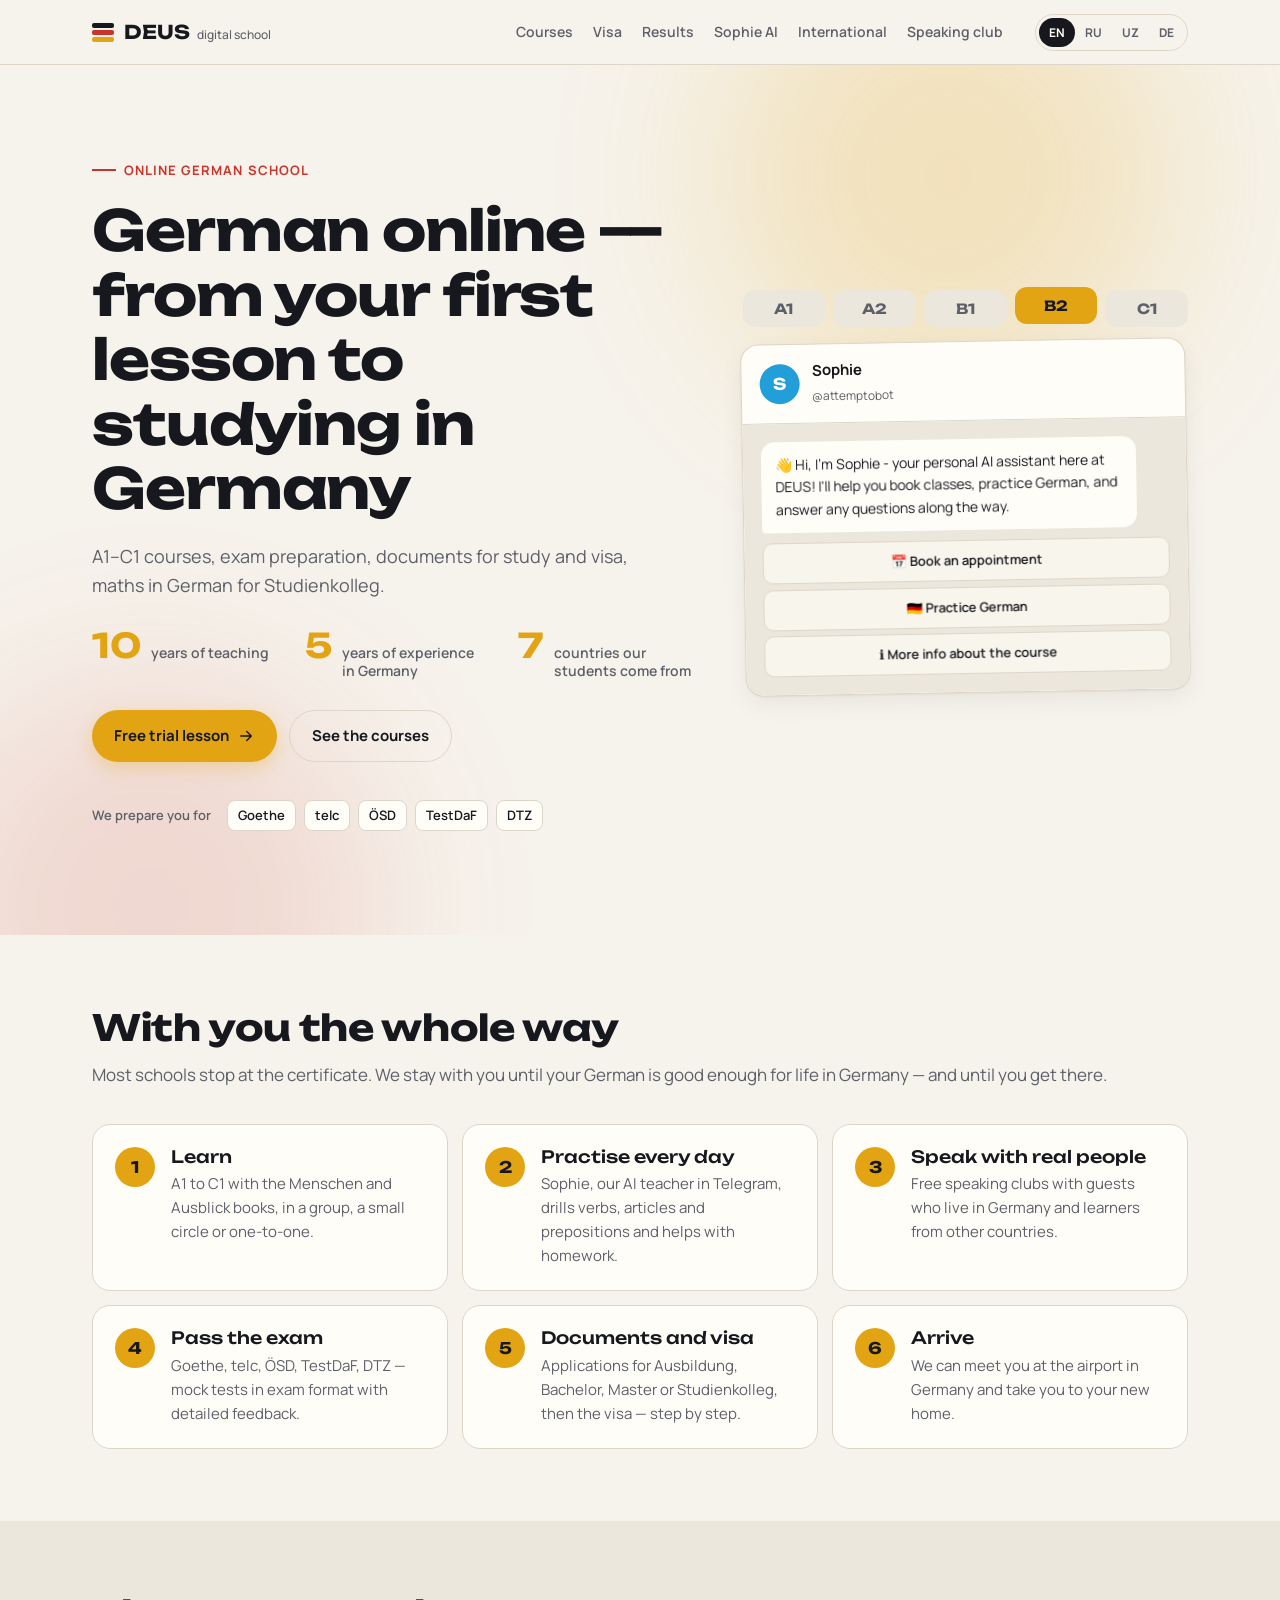
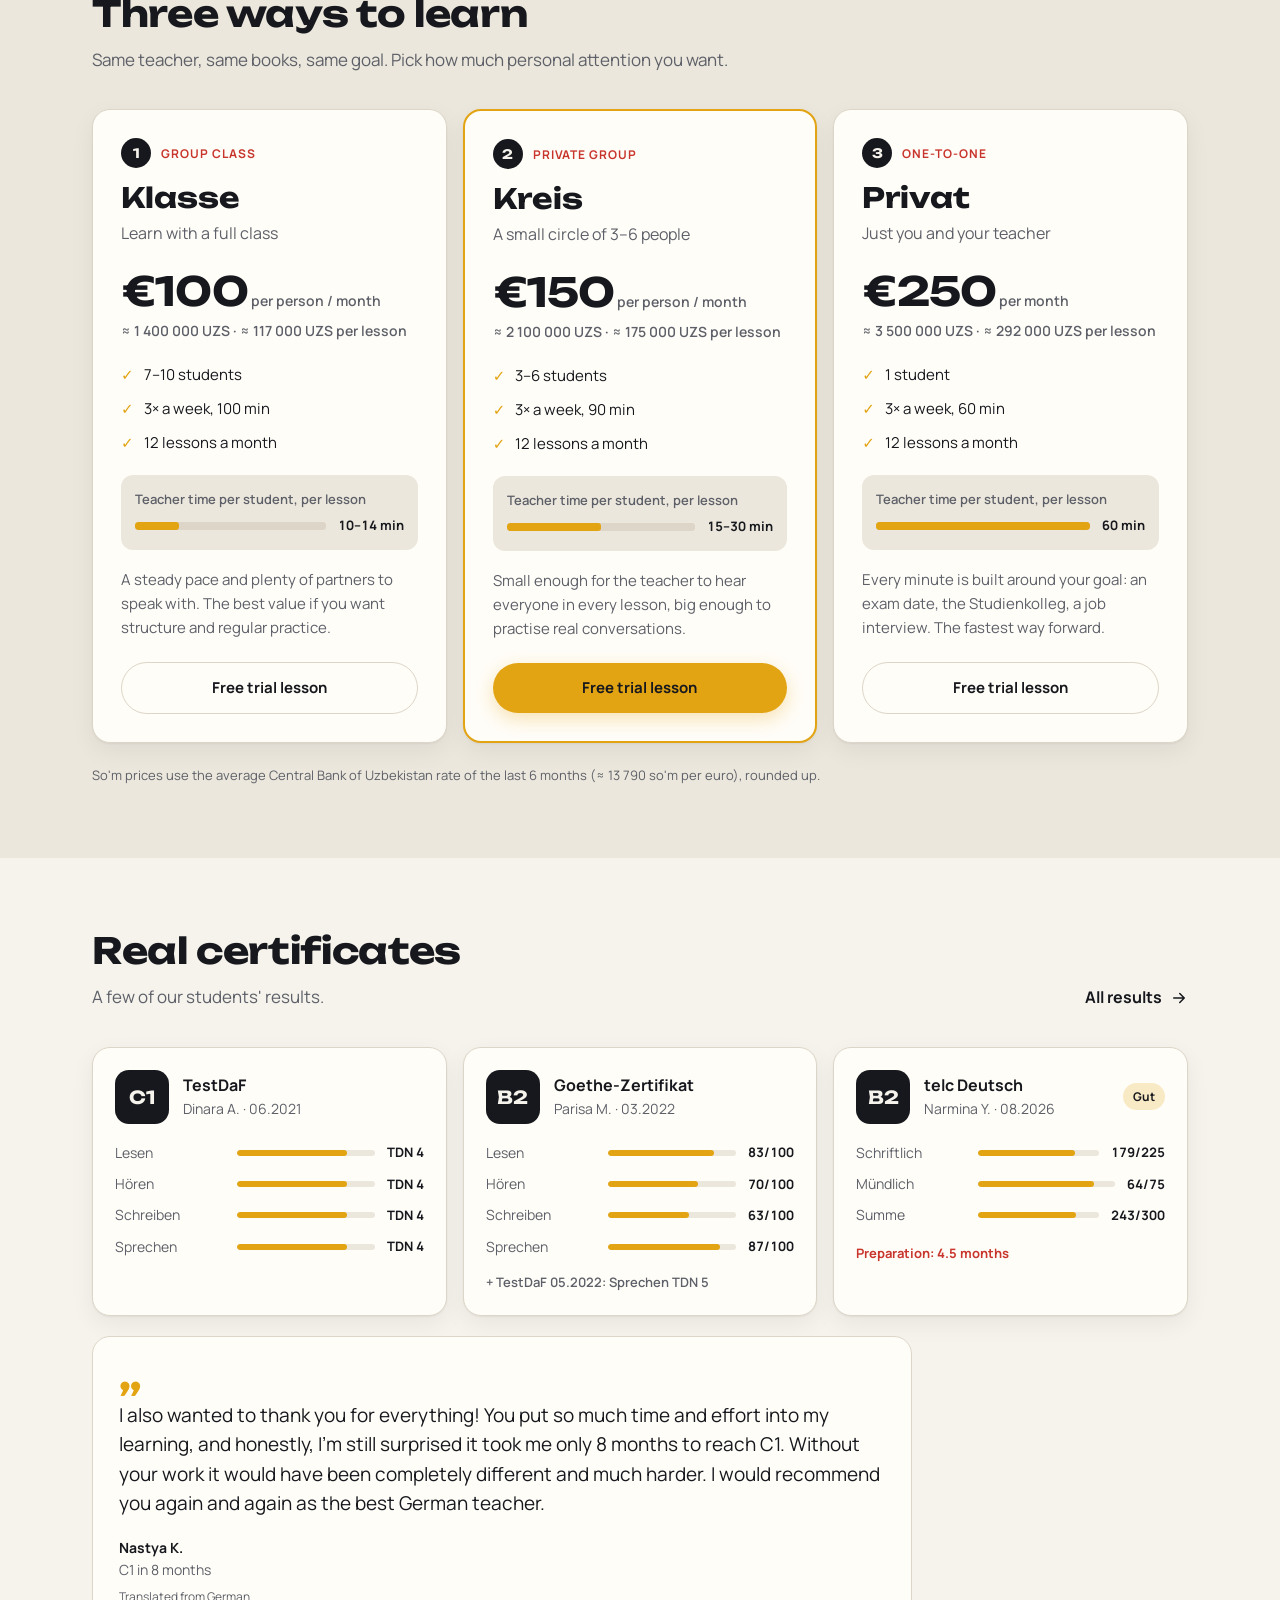
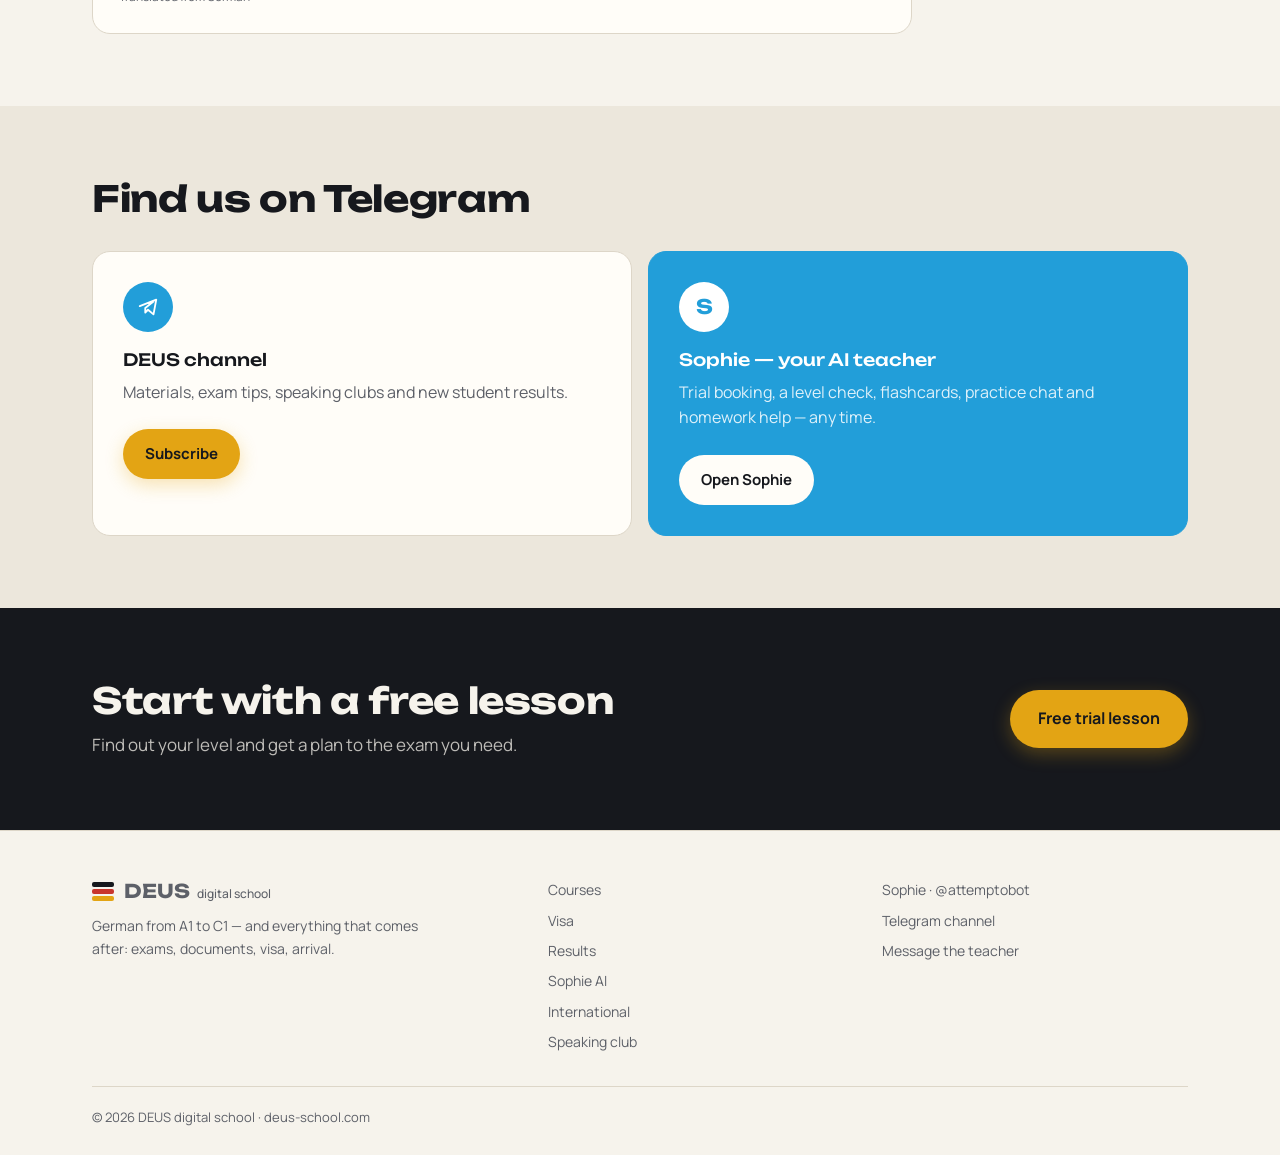
==== commit 278ada73: "Add preparation times for Said and Narmina, students' countries" ====
--- a/index.html
+++ b/index.html
@@ -1,127 +1,128 @@
-<!doctype html>
-<html lang="en">
-<head>
-<meta charset="utf-8">
-<meta name="viewport" content="width=device-width, initial-scale=1">
-<title>DEUS digital school — German online, A1 to C1</title>
-<meta name="description" content="Online German school: A1–C1 courses, Goethe, telc, TestDaF exam preparation, Studienkolleg, study and visa documents for Germany. Free trial lesson.">
-<link rel="canonical" href="https://deus-school.com/">
-<meta property="og:type" content="website">
-<meta property="og:url" content="https://deus-school.com/">
-<meta property="og:title" content="DEUS digital school — German online, A1 to C1">
-<meta property="og:description" content="Online German school: A1–C1 courses, Goethe, telc, TestDaF exam preparation, Studienkolleg, study and visa documents for Germany. Free trial lesson.">
-<meta property="og:image" content="https://deus-school.com/og.png">
-<meta property="og:image:width" content="1200">
-<meta property="og:image:height" content="630">
-<meta name="twitter:card" content="summary_large_image">
-<link rel="icon" href="/assets/favicon.svg" type="image/svg+xml">
-<link rel="preconnect" href="https://fonts.googleapis.com">
-<link rel="preconnect" href="https://fonts.gstatic.com" crossorigin>
-<link href="https://fonts.googleapis.com/css2?family=Manrope:wght@400;500;600;700&family=Unbounded:wght@500;700&display=swap" rel="stylesheet">
-<link rel="stylesheet" href="/assets/styles.css">
-</head>
-<body data-page="home">
-<main>
-  <section class="hero">
-    <div class="glow" aria-hidden="true"><i></i><i></i></div>
-    <div class="wrap hero-in">
-      <div>
-        <p class="kicker" data-i18n="hero.kicker"></p>
-        <h1 data-i18n="hero.title"></h1>
-        <p class="lead" data-i18n="hero.lead"></p>
-        <div class="stats">
-          <div><b data-val="teachingYears"></b><span data-i18n="stat.teach"></span></div>
-          <div><b data-val="germanyYears"></b><span data-i18n="stat.de"></span></div>
-        </div>
-        <div class="btns">
-          <a class="btn primary" data-link="bot" target="_blank" rel="noopener"><span data-i18n="cta.trial"></span> <svg viewBox="0 0 24 24"><path d="M5 12h14M13 6l6 6-6 6"/></svg></a>
-          <a class="btn ghost" href="/kurse/" data-i18n="cta.courses"></a>
-        </div>
-        <div class="exams">
-          <span data-i18n="hero.exams"></span>
-          <ul><li>Goethe</li><li>telc</li><li>ÖSD</li><li>TestDaF</li><li>DTZ</li></ul>
-        </div>
-      </div>
-      <div class="hero-art" aria-hidden="true">
-        <div class="levels"><span>A1</span><span>A2</span><span>B1</span><span class="on">B2</span><span>C1</span></div>
-        <div class="chat">
-          <div class="chat-head"><span class="ava">S</span><div><b>Sophie</b><small>@attemptobot</small></div></div>
-          <div class="chat-body">
-            <p class="dots" aria-hidden="true"><i></i><i></i><i></i></p>
-            <p class="msg" data-i18n="chat.hello"></p>
-            <div class="kb"><span data-i18n="chat.btn.book"></span><span data-i18n="chat.btn.practice"></span><span data-i18n="chat.btn.info"></span></div>
-          </div>
-        </div>
-      </div>
-    </div>
-  </section>
-
-  <section class="sec">
-    <div class="wrap">
-      <h2 data-i18n="path.title"></h2>
-      <p class="sec-lead" data-i18n="path.lead"></p>
-      <ol class="path">
-        <li><a href="/kurse/"><b>1</b><div><h3 data-i18n="path.1.t"></h3><p data-i18n="path.1.d"></p></div></a></li>
-        <li><a href="/sophie/"><b>2</b><div><h3 data-i18n="path.2.t"></h3><p data-i18n="path.2.d"></p></div></a></li>
-        <li><a href="/speaking-club/"><b>3</b><div><h3 data-i18n="path.3.t"></h3><p data-i18n="path.3.d"></p></div></a></li>
-        <li><a href="/results/"><b>4</b><div><h3 data-i18n="path.4.t"></h3><p data-i18n="path.4.d"></p></div></a></li>
-        <li><a href="/visum/"><b>5</b><div><h3 data-i18n="path.5.t"></h3><p data-i18n="path.5.d"></p></div></a></li>
-        <li><a href="/visum/#airport"><b>6</b><div><h3 data-i18n="path.6.t"></h3><p data-i18n="path.6.d"></p></div></a></li>
-      </ol>
-    </div>
-  </section>
-
-  <section class="sec alt">
-    <div class="wrap">
-      <h2 data-i18n="home.courses.title"></h2>
-      <p class="sec-lead" data-i18n="home.courses.lead"></p>
-      <div class="grid tiers" data-render="courses"></div>
-      <p class="note" data-i18n="course.rateNote"></p>
-    </div>
-  </section>
-
-  <section class="sec" id="resultsTeaser">
-    <div class="wrap">
-      <div class="sec-head"><div><h2 data-i18n="home.results.title"></h2><p class="sec-lead" data-i18n="home.results.lead"></p></div>
-        <a class="link-more" href="/results/"><span data-i18n="cta.allResults"></span> <svg viewBox="0 0 24 24"><path d="M5 12h14M13 6l6 6-6 6"/></svg></a></div>
-      <div class="grid results" data-render="resultsTeaser" data-hide-empty="resultsTeaser"></div>
-      <div class="grid reviews" data-render="reviews"></div>
-    </div>
-  </section>
-
-  <section class="sec alt">
-    <div class="wrap">
-      <h2 data-i18n="tg.title"></h2>
-      <div class="grid tg">
-        <div class="tg-card">
-          <div class="tg-ic"><svg viewBox="0 0 24 24"><path d="M3 11l18-7-3 16-6-5-3 3v-5l9-7"/></svg></div>
-          <h3 data-i18n="tg.channel.title"></h3>
-          <p data-i18n="tg.channel.text"></p>
-          <a class="btn primary" data-link="channel" target="_blank" rel="noopener" data-i18n="tg.channel.btn"></a>
-        </div>
-        <div class="tg-card bot">
-          <div class="tg-ic">S</div>
-          <h3 data-i18n="tg.bot.title"></h3>
-          <p data-i18n="tg.bot.text"></p>
-          <a class="btn light" data-link="bot" target="_blank" rel="noopener" data-i18n="tg.bot.btn"></a>
-        </div>
-      </div>
-    </div>
-  </section>
-
-  <section class="final">
-    <div class="wrap final-in">
-      <div>
-        <h2 data-i18n="final.title"></h2>
-        <p data-i18n="final.text"></p>
-      </div>
-      <a class="btn primary big" data-link="bot" target="_blank" rel="noopener" data-i18n="cta.trial"></a>
-    </div>
-  </section>
-</main>
-<script src="/assets/content.js"></script>
-<script src="/assets/i18n/common.js"></script>
-<script src="/assets/i18n/home.js"></script>
-<script src="/assets/app.js"></script>
-</body>
-</html>
+<!doctype html>
+<html lang="en">
+<head>
+<meta charset="utf-8">
+<meta name="viewport" content="width=device-width, initial-scale=1">
+<title>DEUS digital school — German online, A1 to C1</title>
+<meta name="description" content="Online German school: A1–C1 courses, Goethe, telc, TestDaF exam preparation, Studienkolleg, study and visa documents for Germany. Free trial lesson.">
+<link rel="canonical" href="https://deus-school.com/">
+<meta property="og:type" content="website">
+<meta property="og:url" content="https://deus-school.com/">
+<meta property="og:title" content="DEUS digital school — German online, A1 to C1">
+<meta property="og:description" content="Online German school: A1–C1 courses, Goethe, telc, TestDaF exam preparation, Studienkolleg, study and visa documents for Germany. Free trial lesson.">
+<meta property="og:image" content="https://deus-school.com/og.png">
+<meta property="og:image:width" content="1200">
+<meta property="og:image:height" content="630">
+<meta name="twitter:card" content="summary_large_image">
+<link rel="icon" href="/assets/favicon.svg" type="image/svg+xml">
+<link rel="preconnect" href="https://fonts.googleapis.com">
+<link rel="preconnect" href="https://fonts.gstatic.com" crossorigin>
+<link href="https://fonts.googleapis.com/css2?family=Manrope:wght@400;500;600;700&family=Unbounded:wght@500;700&display=swap" rel="stylesheet">
+<link rel="stylesheet" href="/assets/styles.css">
+</head>
+<body data-page="home">
+<main>
+  <section class="hero">
+    <div class="glow" aria-hidden="true"><i></i><i></i></div>
+    <div class="wrap hero-in">
+      <div>
+        <p class="kicker" data-i18n="hero.kicker"></p>
+        <h1 data-i18n="hero.title"></h1>
+        <p class="lead" data-i18n="hero.lead"></p>
+        <div class="stats">
+          <div><b data-val="teachingYears"></b><span data-i18n="stat.teach"></span></div>
+          <div><b data-val="germanyYears"></b><span data-i18n="stat.de"></span></div>
+          <div><b data-val="countries"></b><span data-i18n="stat.countries"></span></div>
+        </div>
+        <div class="btns">
+          <a class="btn primary" data-link="bot" target="_blank" rel="noopener"><span data-i18n="cta.trial"></span> <svg viewBox="0 0 24 24"><path d="M5 12h14M13 6l6 6-6 6"/></svg></a>
+          <a class="btn ghost" href="/kurse/" data-i18n="cta.courses"></a>
+        </div>
+        <div class="exams">
+          <span data-i18n="hero.exams"></span>
+          <ul><li>Goethe</li><li>telc</li><li>ÖSD</li><li>TestDaF</li><li>DTZ</li></ul>
+        </div>
+      </div>
+      <div class="hero-art" aria-hidden="true">
+        <div class="levels"><span>A1</span><span>A2</span><span>B1</span><span class="on">B2</span><span>C1</span></div>
+        <div class="chat">
+          <div class="chat-head"><span class="ava">S</span><div><b>Sophie</b><small>@attemptobot</small></div></div>
+          <div class="chat-body">
+            <p class="dots" aria-hidden="true"><i></i><i></i><i></i></p>
+            <p class="msg" data-i18n="chat.hello"></p>
+            <div class="kb"><span data-i18n="chat.btn.book"></span><span data-i18n="chat.btn.practice"></span><span data-i18n="chat.btn.info"></span></div>
+          </div>
+        </div>
+      </div>
+    </div>
+  </section>
+
+  <section class="sec">
+    <div class="wrap">
+      <h2 data-i18n="path.title"></h2>
+      <p class="sec-lead" data-i18n="path.lead"></p>
+      <ol class="path">
+        <li><a href="/kurse/"><b>1</b><div><h3 data-i18n="path.1.t"></h3><p data-i18n="path.1.d"></p></div></a></li>
+        <li><a href="/sophie/"><b>2</b><div><h3 data-i18n="path.2.t"></h3><p data-i18n="path.2.d"></p></div></a></li>
+        <li><a href="/speaking-club/"><b>3</b><div><h3 data-i18n="path.3.t"></h3><p data-i18n="path.3.d"></p></div></a></li>
+        <li><a href="/results/"><b>4</b><div><h3 data-i18n="path.4.t"></h3><p data-i18n="path.4.d"></p></div></a></li>
+        <li><a href="/visum/"><b>5</b><div><h3 data-i18n="path.5.t"></h3><p data-i18n="path.5.d"></p></div></a></li>
+        <li><a href="/visum/#airport"><b>6</b><div><h3 data-i18n="path.6.t"></h3><p data-i18n="path.6.d"></p></div></a></li>
+      </ol>
+    </div>
+  </section>
+
+  <section class="sec alt">
+    <div class="wrap">
+      <h2 data-i18n="home.courses.title"></h2>
+      <p class="sec-lead" data-i18n="home.courses.lead"></p>
+      <div class="grid tiers" data-render="courses"></div>
+      <p class="note" data-i18n="course.rateNote"></p>
+    </div>
+  </section>
+
+  <section class="sec" id="resultsTeaser">
+    <div class="wrap">
+      <div class="sec-head"><div><h2 data-i18n="home.results.title"></h2><p class="sec-lead" data-i18n="home.results.lead"></p></div>
+        <a class="link-more" href="/results/"><span data-i18n="cta.allResults"></span> <svg viewBox="0 0 24 24"><path d="M5 12h14M13 6l6 6-6 6"/></svg></a></div>
+      <div class="grid results" data-render="resultsTeaser" data-hide-empty="resultsTeaser"></div>
+      <div class="grid reviews" data-render="reviews"></div>
+    </div>
+  </section>
+
+  <section class="sec alt">
+    <div class="wrap">
+      <h2 data-i18n="tg.title"></h2>
+      <div class="grid tg">
+        <div class="tg-card">
+          <div class="tg-ic"><svg viewBox="0 0 24 24"><path d="M3 11l18-7-3 16-6-5-3 3v-5l9-7"/></svg></div>
+          <h3 data-i18n="tg.channel.title"></h3>
+          <p data-i18n="tg.channel.text"></p>
+          <a class="btn primary" data-link="channel" target="_blank" rel="noopener" data-i18n="tg.channel.btn"></a>
+        </div>
+        <div class="tg-card bot">
+          <div class="tg-ic">S</div>
+          <h3 data-i18n="tg.bot.title"></h3>
+          <p data-i18n="tg.bot.text"></p>
+          <a class="btn light" data-link="bot" target="_blank" rel="noopener" data-i18n="tg.bot.btn"></a>
+        </div>
+      </div>
+    </div>
+  </section>
+
+  <section class="final">
+    <div class="wrap final-in">
+      <div>
+        <h2 data-i18n="final.title"></h2>
+        <p data-i18n="final.text"></p>
+      </div>
+      <a class="btn primary big" data-link="bot" target="_blank" rel="noopener" data-i18n="cta.trial"></a>
+    </div>
+  </section>
+</main>
+<script src="/assets/content.js"></script>
+<script src="/assets/i18n/common.js"></script>
+<script src="/assets/i18n/home.js"></script>
+<script src="/assets/app.js"></script>
+</body>
+</html>
--- a/assets/styles.css
+++ b/assets/styles.css
@@ -358,3 +358,13 @@
 @media (max-width: 520px) { .sessions li { flex-direction: column; align-items: flex-start; gap: 6px; } }
 
 .tier[class*="visa-"] .amount b { font-size: clamp(26px, 3vw, 34px); }
+
+/* countries */
+.from { display: flex; align-items: center; gap: 22px; }
+.from > b { font: 700 clamp(56px, 8vw, 88px)/1 Unbounded, sans-serif; color: var(--gold); }
+.from h2 { margin-bottom: 6px; }
+.from .sec-lead { margin-bottom: 0; }
+.chips { list-style: none; padding: 0; margin: 28px 0 0; display: flex; flex-wrap: wrap; gap: 10px; }
+.chips li { padding: 10px 18px; border-radius: 999px; background: var(--card); border: 1px solid var(--line); font-weight: 700; }
+.chips li:first-child { background: var(--gold); border-color: var(--gold); color: #16181d; }
+@media (max-width: 520px) { .from { flex-direction: column; align-items: flex-start; gap: 8px; } }
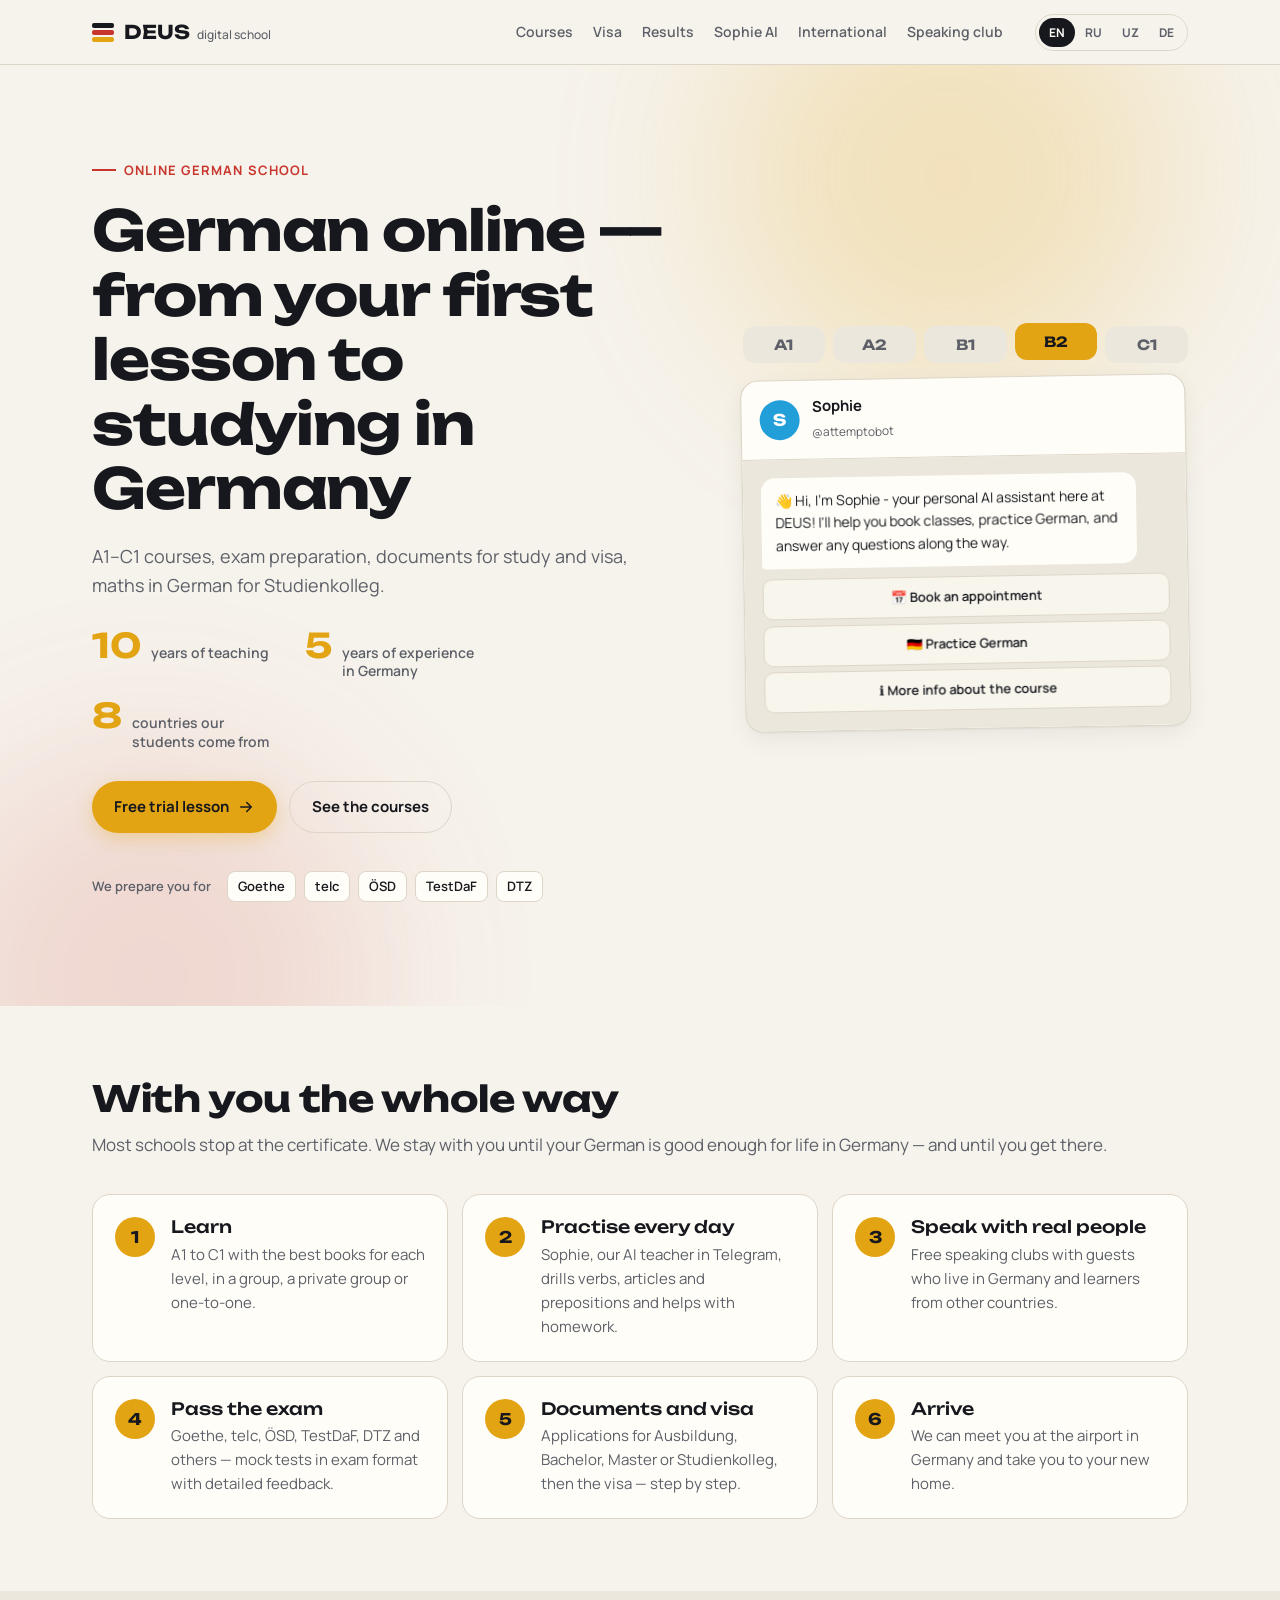
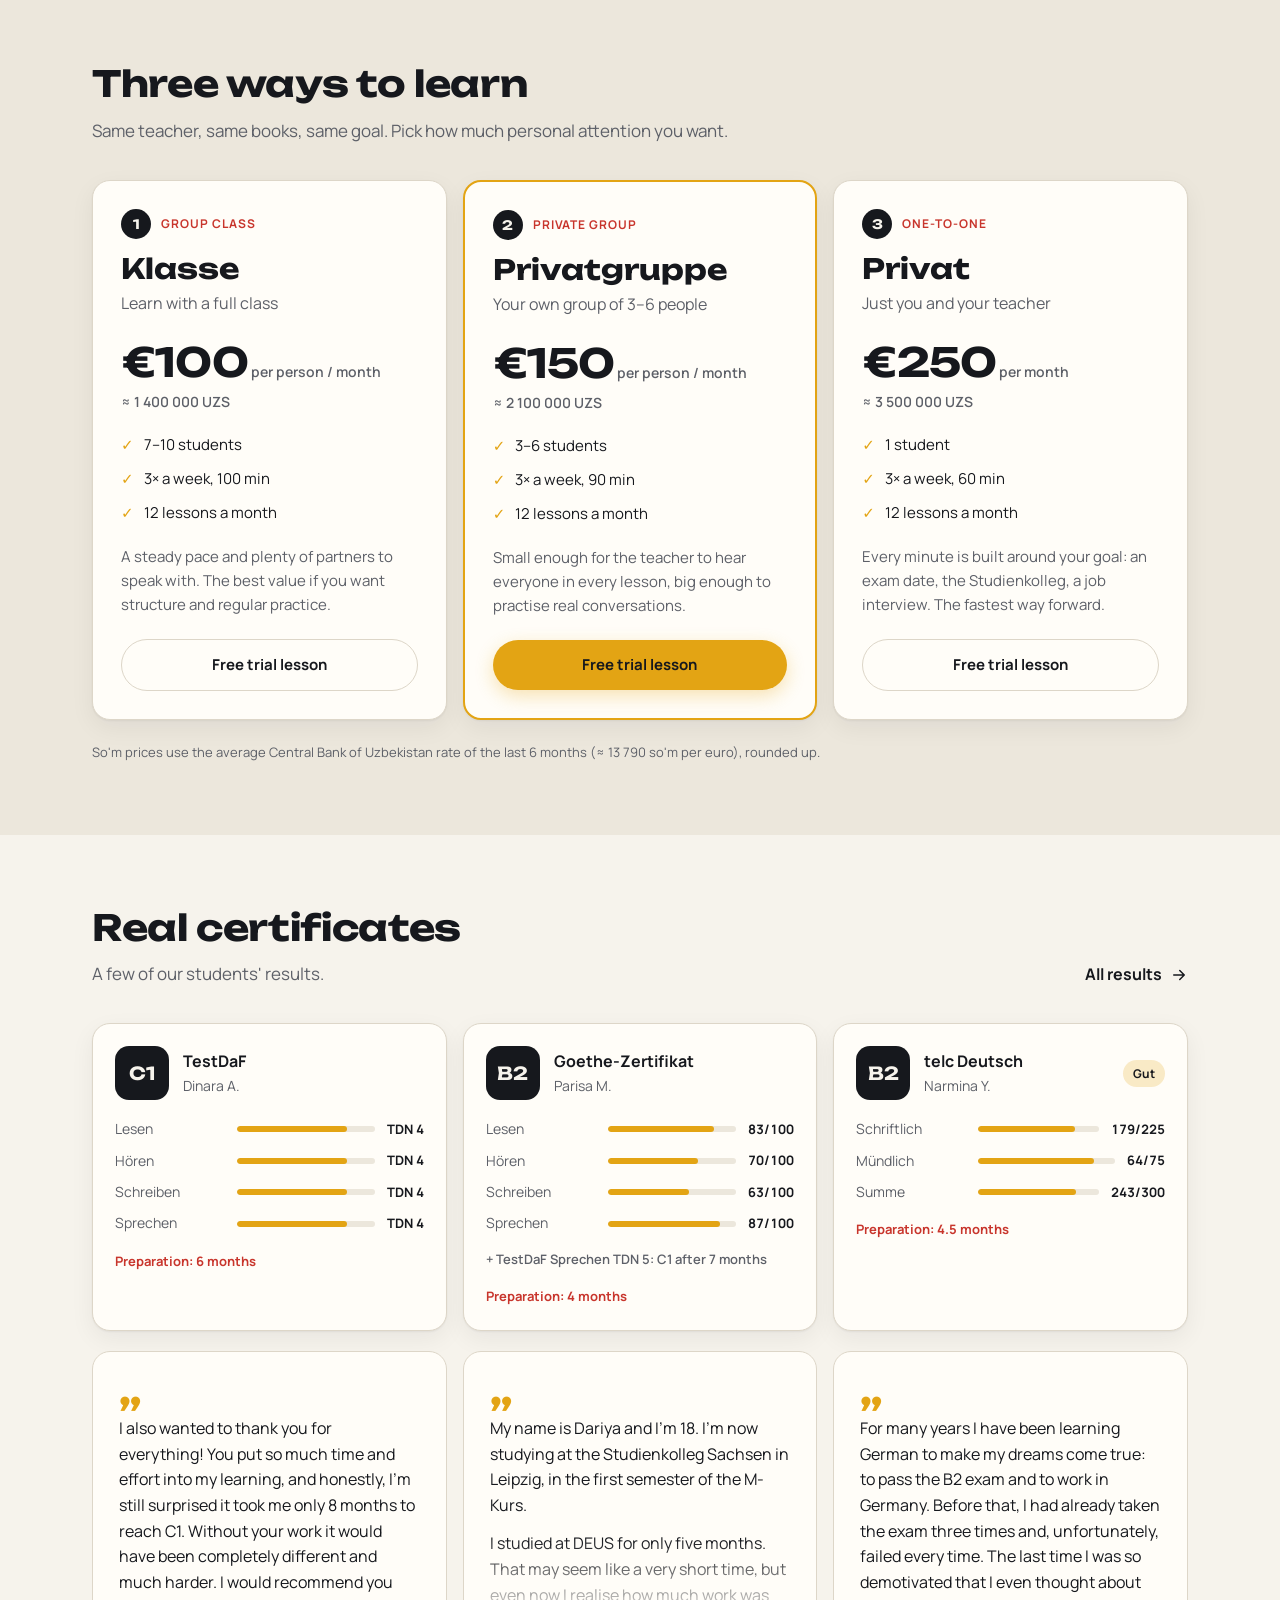
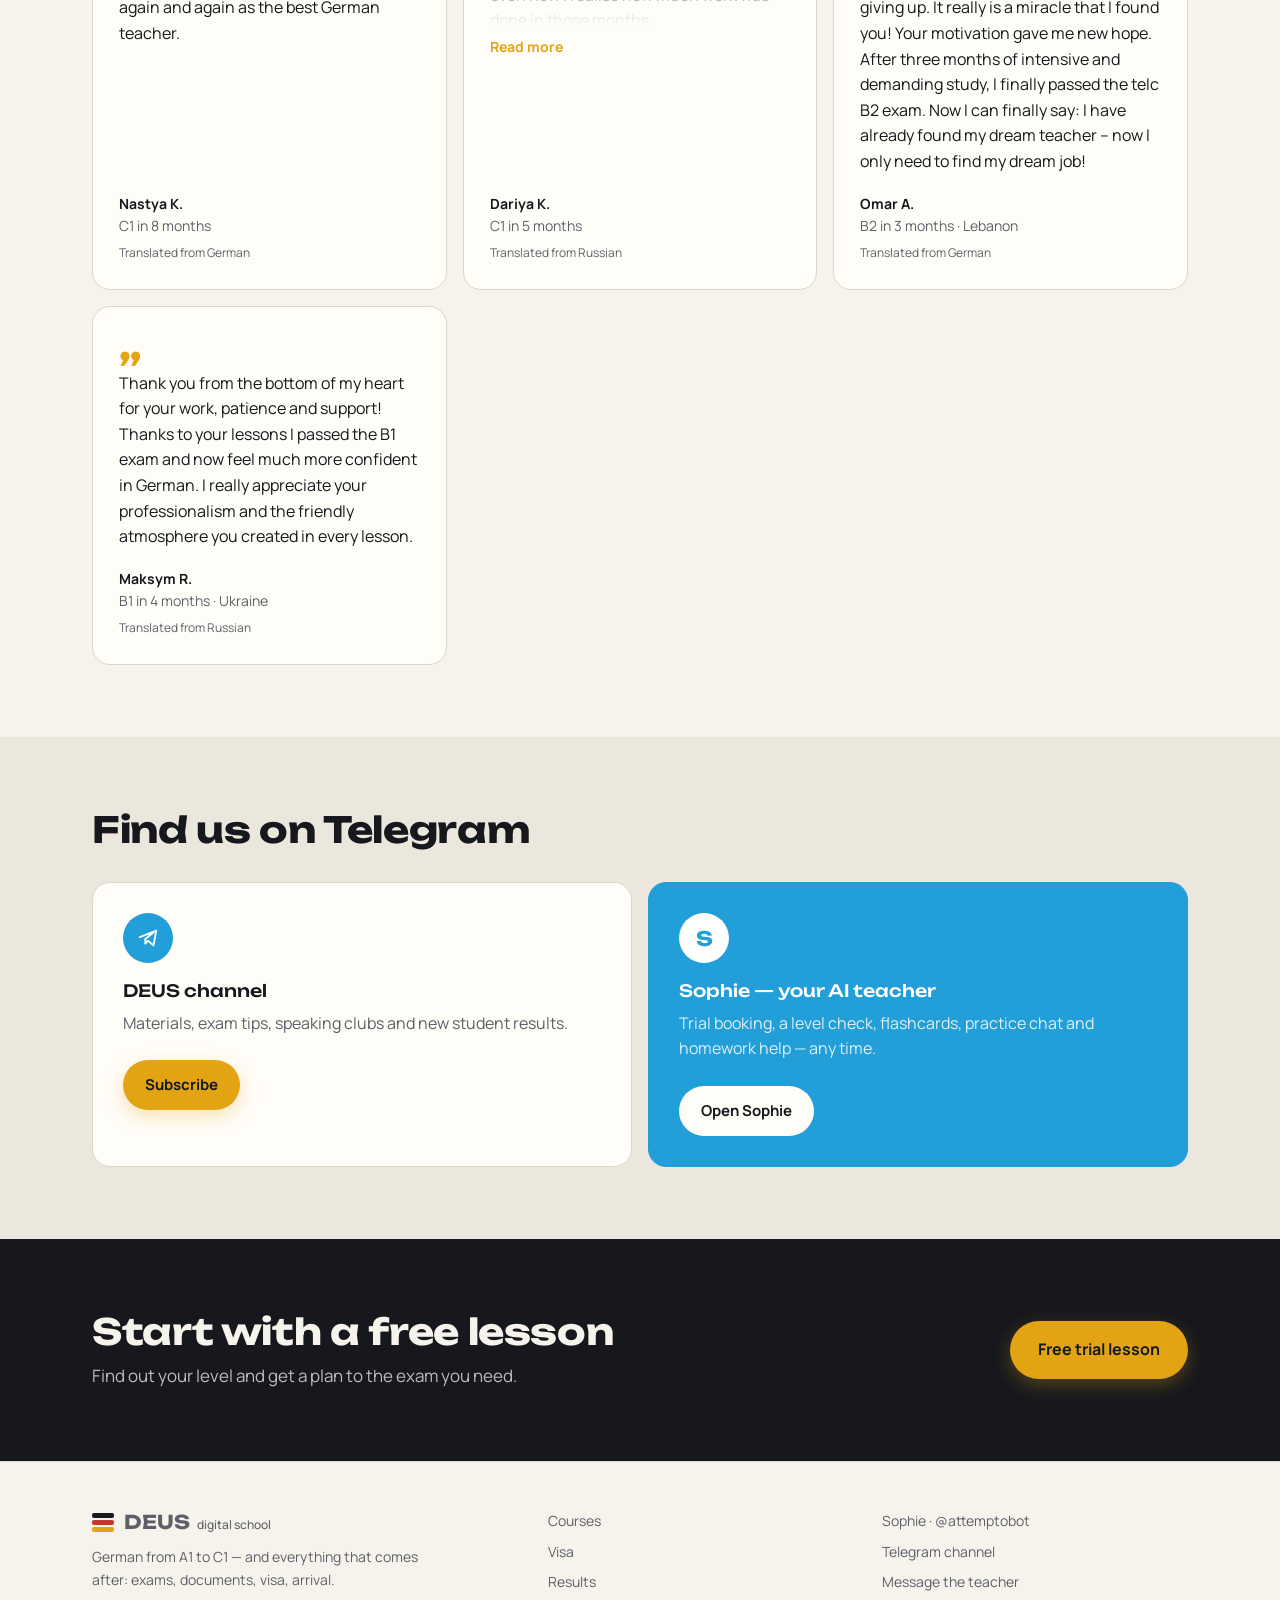
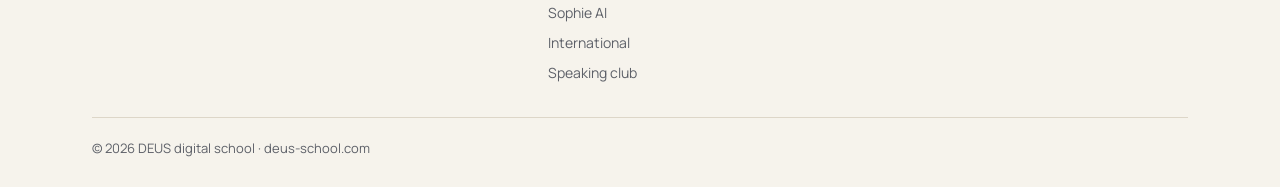
==== commit 5dc27fe1: "Add Cloudflare Web Analytics to every page Cookieless visitor counts (pageviews, countries, referrer" ====
--- a/index.html
+++ b/index.html
@@ -124,5 +124,6 @@
 <script src="/assets/i18n/common.js"></script>
 <script src="/assets/i18n/home.js"></script>
 <script src="/assets/app.js"></script>
+<!-- Cloudflare Web Analytics --><script type='module' src='https://static.cloudflareinsights.com/beacon.min.js' data-cf-beacon='{"token": "5067515179d446bbaca45d76780aa2e7"}'></script><!-- End Cloudflare Web Analytics -->
 </body>
 </html>
--- a/assets/styles.css
+++ b/assets/styles.css
@@ -1,361 +1,358 @@
-:root {
-  --bg: #f6f3ec;
-  --bg-alt: #ece7dc;
-  --card: #fffdf8;
-  --ink: #16181d;
-  --muted: #5d6068;
-  --line: #ddd6c8;
-  --gold: #e3a414;
-  --red: #c8352c;
-  --accent: #16181d;
-  --on-accent: #fffdf8;
-  --radius: 18px;
-  --shadow: 0 1px 2px rgba(22, 24, 29, .05), 0 8px 24px rgba(22, 24, 29, .06);
-}
-@media (prefers-color-scheme: dark) {
-  :root {
-    --bg: #121317;
-    --bg-alt: #17191e;
-    --card: #1d1f25;
-    --ink: #f1eee6;
-    --muted: #a3a3a8;
-    --line: #2d3038;
-    --accent: #f1eee6;
-    --on-accent: #121317;
-    --shadow: none;
-  }
-}
-
-* { box-sizing: border-box; }
-html { scroll-behavior: smooth; scroll-padding-top: 76px; }
-body {
-  margin: 0;
-  background: var(--bg);
-  color: var(--ink);
-  font: 16px/1.6 Manrope, system-ui, sans-serif;
-  -webkit-font-smoothing: antialiased;
-}
-h1, h2, h3 { font-family: Unbounded, Manrope, sans-serif; line-height: 1.15; margin: 0; font-weight: 700; overflow-wrap: break-word; hyphens: auto; }
-h1 { font-size: clamp(30px, 5.2vw, 56px); letter-spacing: -.02em; }
-h2 { font-size: clamp(24px, 3.4vw, 36px); letter-spacing: -.01em; }
-h3 { font-size: 17px; font-weight: 500; }
-p { margin: 0; }
-a { color: inherit; }
-svg { width: 22px; height: 22px; fill: none; stroke: currentColor; stroke-width: 2; stroke-linecap: round; stroke-linejoin: round; }
-
-.wrap { max-width: 1160px; margin: 0 auto; padding: 0 16px; }
-@media (min-width: 720px) { .wrap { padding: 0 32px; } }
-
-/* header */
-.top { position: sticky; top: 0; z-index: 10; background: color-mix(in srgb, var(--bg) 88%, transparent); backdrop-filter: blur(10px); border-bottom: 1px solid var(--line); }
-.top-in { display: flex; align-items: center; gap: 24px; height: 64px; }
-.logo { display: flex; align-items: center; gap: 10px; text-decoration: none; font: 700 19px Unbounded, sans-serif; }
-.logo small { font: 500 12px Manrope, sans-serif; color: var(--muted); margin-left: 2px; }
-.flag { display: grid; gap: 2px; width: 22px; }
-.flag i { height: 5px; border-radius: 2px; }
-.flag i:nth-child(1) { background: var(--ink); }
-.flag i:nth-child(2) { background: var(--red); }
-.flag i:nth-child(3) { background: var(--gold); }
-.nav { display: none; align-items: center; gap: 20px; margin-left: auto; font-weight: 600; font-size: 14px; }
-.nav a { text-decoration: none; color: var(--muted); white-space: nowrap; }
-.nav a:hover, .nav a[aria-current] { color: var(--ink); }
-.nav a[aria-current] { box-shadow: inset 0 -2px 0 var(--gold); }
-.nav .nav-cta { display: none; }
-.langs { margin-left: auto; display: flex; border: 1px solid var(--line); border-radius: 999px; padding: 3px; }
-.burger { display: grid; gap: 4px; width: 40px; height: 40px; place-content: center; border: 1px solid var(--line); border-radius: 12px; background: none; cursor: pointer; }
-.burger i { display: block; width: 18px; height: 2px; border-radius: 2px; background: var(--ink); transition: transform .2s, opacity .2s; }
-.menu-open .burger i:nth-child(1) { transform: translateY(6px) rotate(45deg); }
-.menu-open .burger i:nth-child(2) { opacity: 0; }
-.menu-open .burger i:nth-child(3) { transform: translateY(-6px) rotate(-45deg); }
-@media (max-width: 1099px) {
-  .menu-open .nav { display: flex; position: fixed; inset: 64px 0 auto 0; flex-direction: column; align-items: stretch; gap: 0; padding: 8px 16px 20px; background: var(--bg); border-bottom: 1px solid var(--line); box-shadow: 0 20px 40px rgba(0,0,0,.15); }
-  .menu-open .nav a { padding: 14px 4px; font-size: 17px; border-bottom: 1px solid var(--line); }
-  .menu-open .nav a[aria-current] { box-shadow: none; color: var(--red); }
-  .menu-open .nav .nav-cta { display: flex; margin-top: 16px; border: 0; color: #16181d; }
-}
-@media (min-width: 1100px) {
-  .nav { display: flex; }
-  .langs { margin-left: 8px; }
-  .burger { display: none; }
-}
-@media (max-width: 420px) { .logo small { display: none; } .top-in { gap: 10px; } }
-.langs button { border: 0; background: none; color: var(--muted); font: 700 12px Manrope, sans-serif; padding: 6px 10px; border-radius: 999px; cursor: pointer; }
-.langs button.on { background: var(--accent); color: var(--on-accent); }
-
-/* buttons */
-.btn { display: inline-flex; align-items: center; justify-content: center; gap: 8px; padding: 13px 22px; border-radius: 999px; font-weight: 700; font-size: 15px; text-decoration: none; transition: transform .15s, box-shadow .15s; }
-.btn:hover { transform: translateY(-1px); }
-.btn svg { width: 18px; height: 18px; }
-.btn.primary { background: var(--gold); color: #16181d; box-shadow: 0 6px 18px rgba(227, 164, 20, .3); }
-.btn.ghost { border: 1.5px solid var(--line); }
-.btn.light { background: #fffdf8; color: #16181d; }
-.btn.big { padding: 16px 28px; font-size: 16px; }
-
-/* hero */
-.hero { padding: 56px 0 72px; }
-.hero-in { display: grid; gap: 48px; align-items: center; }
-@media (min-width: 960px) { .hero-in { grid-template-columns: 1.15fr .85fr; } .hero { padding: 88px 0 104px; } }
-.kicker { display: inline-flex; align-items: center; gap: 8px; font-weight: 700; font-size: 13px; letter-spacing: .08em; text-transform: uppercase; color: var(--red); margin-bottom: 18px; }
-.kicker::before { content: ""; width: 24px; height: 2px; background: currentColor; }
-.lead { font-size: 18px; color: var(--muted); max-width: 560px; margin: 22px 0 30px; }
-.btns { display: flex; flex-wrap: wrap; gap: 12px; }
-.exams { margin-top: 38px; display: flex; flex-wrap: wrap; align-items: center; gap: 10px 16px; font-size: 13px; color: var(--muted); font-weight: 600; }
-.exams ul { display: flex; flex-wrap: wrap; gap: 8px; list-style: none; margin: 0; padding: 0; }
-.exams li { border: 1px solid var(--line); border-radius: 8px; padding: 4px 10px; color: var(--ink); background: var(--card); }
-
-.hero-art { position: relative; }
-.levels { display: flex; gap: 8px; margin-bottom: 14px; }
-.levels span { flex: 1; text-align: center; padding: 10px 0; border-radius: 12px; font: 700 14px Unbounded, sans-serif; background: var(--bg-alt); color: var(--muted); }
-.levels span.on { background: var(--gold); color: #16181d; }
-.chat { background: var(--card); border: 1px solid var(--line); border-radius: var(--radius); box-shadow: var(--shadow); overflow: hidden; transform: rotate(-1deg); }
-.chat-head { display: flex; align-items: center; gap: 12px; padding: 14px 18px; border-bottom: 1px solid var(--line); }
-.chat-head b { display: block; font-size: 15px; }
-.chat-head small { color: var(--muted); font-size: 12px; }
-.ava { width: 40px; height: 40px; border-radius: 50%; display: grid; place-items: center; background: #229ed9; color: #fff; font: 700 16px Unbounded, sans-serif; }
-.chat-body { padding: 18px; background: var(--bg-alt); }
-.msg { background: var(--card); border-radius: 14px 14px 14px 4px; padding: 12px 14px; font-size: 14px; max-width: 92%; }
-.kb { display: grid; gap: 6px; margin-top: 10px; }
-.kb span { text-align: center; padding: 9px; border-radius: 10px; font-size: 13px; font-weight: 600; background: color-mix(in srgb, var(--card) 60%, transparent); border: 1px solid var(--line); }
-
-/* sections */
-.sec { padding: 72px 0; }
-.sec.alt { background: var(--bg-alt); }
-.sec h2 { margin-bottom: 12px; }
-.sec-lead { color: var(--muted); font-size: 17px; margin-bottom: 36px; }
-.steps, .reviews { margin-top: 32px; }
-.grid { display: grid; gap: 16px; }
-@media (min-width: 640px) { .grid { grid-template-columns: repeat(2, 1fr); } }
-@media (min-width: 980px) { .services, .reviews, .results { grid-template-columns: repeat(3, 1fr); } }
-
-.card { background: var(--card); border: 1px solid var(--line); border-radius: var(--radius); padding: 26px; box-shadow: var(--shadow); }
-.card h3 { margin: 18px 0 8px; }
-.card p { color: var(--muted); font-size: 15px; }
-.ic { width: 46px; height: 46px; border-radius: 12px; display: grid; place-items: center; background: var(--bg-alt); font: 700 14px Unbounded, sans-serif; color: var(--red); }
-.ic svg { stroke: var(--red); }
-
-/* steps */
-.steps { list-style: none; margin: 0; padding: 0; display: grid; gap: 16px; }
-@media (min-width: 640px) { .steps { grid-template-columns: repeat(2, 1fr); } }
-@media (min-width: 980px) { .steps { grid-template-columns: repeat(4, 1fr); } }
-.steps li { position: relative; padding: 24px; border-radius: var(--radius); background: var(--card); border: 1px solid var(--line); }
-.steps b { display: grid; place-items: center; width: 36px; height: 36px; border-radius: 50%; background: var(--ink); color: var(--bg); font: 700 15px Unbounded, sans-serif; margin-bottom: 16px; }
-.steps h3 { margin-bottom: 6px; }
-.steps p { color: var(--muted); font-size: 15px; }
-
-/* stats */
-.stats { display: flex; flex-wrap: wrap; gap: 14px 36px; margin: -6px 0 30px; }
-.stats div { display: flex; align-items: baseline; gap: 10px; }
-.stats b { font: 700 34px Unbounded, sans-serif; color: var(--gold); }
-.stats span { color: var(--muted); font-weight: 600; font-size: 14px; max-width: 140px; line-height: 1.3; }
-
-/* prices */
-@media (min-width: 640px) { .prices { max-width: 820px; } }
-.price { background: var(--card); border: 1px solid var(--line); border-radius: var(--radius); padding: 28px; display: flex; flex-direction: column; box-shadow: var(--shadow); }
-.price.featured { border: 2px solid var(--gold); }
-.price h3 { margin-bottom: 18px; }
-.amount b { font: 700 clamp(28px, 4vw, 36px) Unbounded, sans-serif; letter-spacing: -.02em; }
-.amount span { font-weight: 700; color: var(--muted); }
-.eur { color: var(--muted); font-size: 14px; margin-top: 4px; }
-.price ul { list-style: none; padding: 0; margin: 22px 0 26px; display: grid; gap: 10px; font-size: 15px; }
-.price li { display: flex; gap: 10px; }
-.price li::before { content: "✓"; color: var(--gold); font-weight: 700; }
-.price .btn { margin-top: auto; }
-
-/* results */
-.res { background: var(--card); border: 1px solid var(--line); border-radius: var(--radius); padding: 22px; box-shadow: var(--shadow); }
-.res-top { display: flex; align-items: center; gap: 14px; margin-bottom: 18px; }
-.lvl { flex: none; width: 54px; height: 54px; border-radius: 14px; display: grid; place-items: center; background: var(--ink); color: var(--bg); font: 700 18px Unbounded, sans-serif; }
-.exam { font-weight: 700; }
-.who { color: var(--muted); font-size: 14px; }
-.grade { margin-left: auto; font-size: 12px; font-weight: 700; padding: 4px 10px; border-radius: 999px; background: color-mix(in srgb, var(--gold) 22%, transparent); }
-.scores { display: grid; gap: 9px; }
-.row { display: grid; grid-template-columns: 110px 1fr auto; gap: 12px; align-items: center; font-size: 14px; }
-.row span:first-child { color: var(--muted); }
-.row b { font-variant-numeric: tabular-nums; font-size: 13px; }
-.bar { height: 6px; border-radius: 3px; background: var(--bg-alt); overflow: hidden; }
-.bar i { display: block; height: 100%; background: var(--gold); border-radius: 3px; }
-.extra { margin-top: 14px; font-size: 13px; font-weight: 600; color: var(--muted); }
-.months { display: inline-block; margin-top: 16px; font-size: 13px; font-weight: 700; color: var(--red); }
-
-/* reviews */
-.rev { position: relative; margin: 0; background: var(--card); border: 1px solid var(--line); border-radius: var(--radius); padding: 26px; display: flex; flex-direction: column; gap: 18px; }
-.rev blockquote { margin: 0; font-size: 16px; }
-.rev blockquote::before { content: "„"; display: block; font: 700 40px/0.6 Unbounded, serif; color: var(--gold); margin-bottom: 14px; }
-.rev figcaption { display: flex; flex-direction: column; font-size: 14px; margin-top: auto; }
-.rev figcaption span { color: var(--muted); }
-.rev.is-sample { border-style: dashed; opacity: .75; }
-.sample { position: absolute; top: 14px; right: 14px; font-size: 11px; font-weight: 700; text-transform: uppercase; letter-spacing: .06em; color: var(--red); }
-
-/* telegram */
-.tg { margin-top: 32px; }
-.tg-card { border-radius: var(--radius); padding: 30px; background: var(--card); border: 1px solid var(--line); display: flex; flex-direction: column; align-items: flex-start; gap: 10px; }
-.tg-card p { color: var(--muted); margin-bottom: 14px; }
-.tg-card.bot { background: #229ed9; border-color: #229ed9; color: #fff; }
-.tg-card.bot p { color: rgba(255, 255, 255, .85); }
-.tg-ic { width: 50px; height: 50px; border-radius: 50%; display: grid; place-items: center; background: #229ed9; color: #fff; font: 700 20px Unbounded, sans-serif; margin-bottom: 8px; }
-.tg-card.bot .tg-ic { background: #fff; color: #229ed9; }
-
-/* final */
-.final { padding: 72px 0; background: var(--ink); color: var(--bg); }
-.final-in { display: flex; flex-wrap: wrap; gap: 28px; align-items: center; justify-content: space-between; }
-.final p { opacity: .75; margin-top: 10px; font-size: 17px; }
-
-.foot { padding: 48px 0 28px; font-size: 14px; color: var(--muted); border-top: 1px solid var(--line); }
-.foot-grid { display: grid; gap: 28px; }
-@media (min-width: 760px) { .foot-grid { grid-template-columns: 1.4fr 1fr 1fr; } }
-.foot-tag { margin-top: 12px; max-width: 360px; }
-.foot-links { display: grid; gap: 8px; align-content: start; }
-.foot-links a { text-decoration: none; color: var(--muted); }
-.foot-links a:hover { color: var(--ink); }
-.foot-bottom { margin-top: 32px; padding-top: 20px; border-top: 1px solid var(--line); font-size: 13px; }
-
-/* reviews: one review gets the full width */
-.reviews:has(> .rev:only-child) { grid-template-columns: 1fr; max-width: 820px; }
-.rev:only-child blockquote { font-size: 19px; line-height: 1.55; }
-.rev .tr { color: var(--muted); font-size: 12px; margin-top: 6px; }
-
-/* card hover */
-.card, .price, .tier, .res, .rev, .steps li, .tg-card, .path a { transition: transform .25s ease, box-shadow .25s ease, border-color .25s ease; }
-.card:hover, .price:hover, .tier:hover, .res:hover, .rev:hover, .steps li:hover { transform: translateY(-4px); }
-
-/* hero glow: two slow blurred lights behind the headline */
-.hero { position: relative; overflow: hidden; }
-.hero-in { position: relative; z-index: 1; }
-.glow { position: absolute; inset: 0; pointer-events: none; }
-.glow i { position: absolute; width: 460px; height: 460px; border-radius: 50%; filter: blur(90px); opacity: .22; }
-.glow i:nth-child(1) { background: var(--gold); top: -120px; right: 8%; animation: drift 18s ease-in-out infinite alternate; }
-.glow i:nth-child(2) { background: var(--red); bottom: -200px; left: -80px; opacity: .14; animation: drift 22s ease-in-out infinite alternate-reverse; }
-@keyframes drift { to { transform: translate(-90px, 70px) scale(1.15); } }
-
-/* level chips step through A1 -> B2 on load */
-.levels span { transition: background .3s, color .3s, transform .3s; }
-.levels span.on { transform: translateY(-3px); }
-
-/* chat: typing dots first, then the message and buttons */
-.chat .dots { display: none; gap: 5px; background: var(--card); border-radius: 14px 14px 14px 4px; padding: 14px 16px; width: max-content; margin: 0; }
-.chat .dots i { width: 7px; height: 7px; border-radius: 50%; background: var(--muted); animation: blink 1s infinite; }
-.chat .dots i:nth-child(2) { animation-delay: .15s; }
-.chat .dots i:nth-child(3) { animation-delay: .3s; }
-@keyframes blink { 0%, 100% { opacity: .25; transform: translateY(0); } 50% { opacity: 1; transform: translateY(-3px); } }
-.chat.typing .dots { display: flex; }
-.chat.typing .msg, .chat.typing .kb span { display: none; }
-.chat .msg { animation: pop .4s ease both; }
-.chat .kb span { animation: pop .4s ease both; }
-.chat .kb span:nth-child(1) { animation-delay: .25s; }
-.chat .kb span:nth-child(2) { animation-delay: .4s; }
-.chat .kb span:nth-child(3) { animation-delay: .55s; }
-@keyframes pop { from { opacity: 0; transform: translateY(8px) scale(.98); } }
-
-/* scroll reveal (classes are added by app.js, so without JS nothing is hidden) */
-.reveal { opacity: 0; transform: translateY(22px); transition: opacity .7s ease, transform .7s cubic-bezier(.2, .7, .2, 1); }
-.reveal.in { opacity: 1; transform: none; }
-.reveal.in:hover { transform: translateY(-4px); transition-delay: 0s !important; }
-.sec h2.reveal.in:hover, .sec-lead.reveal.in:hover, .final-in > .reveal.in:hover { transform: none; }
-.res.reveal .bar i { transform: scaleX(0); transform-origin: left; transition: transform 1.1s cubic-bezier(.2, .7, .2, 1) .25s; }
-.res.reveal.in .bar i { transform: scaleX(1); }
-
-@media (prefers-reduced-motion: reduce) {
-  *, *::before, *::after { animation: none !important; transition: none !important; }
-  .reveal { opacity: 1; transform: none; }
-}
-
-/* ---------- multi-page additions ---------- */
-.page-hero { position: relative; overflow: hidden; padding: 64px 0 56px; }
-.page-hero .wrap { position: relative; z-index: 1; }
-.page-hero h1 { font-size: clamp(30px, 4.6vw, 50px); max-width: 900px; }
-.page-hero .lead { max-width: 720px; }
-.page-hero .btns { margin-top: 4px; }
-.pill { display: inline-block; padding: 8px 16px; border-radius: 999px; font-weight: 700; font-size: 14px; background: color-mix(in srgb, var(--gold) 20%, transparent); border: 1px solid color-mix(in srgb, var(--gold) 50%, transparent); }
-
-.sec-head { display: flex; flex-wrap: wrap; gap: 12px 24px; align-items: flex-end; justify-content: space-between; margin-bottom: 36px; }
-.sec-head .sec-lead { margin-bottom: 0; }
-.link-more { display: inline-flex; align-items: center; gap: 8px; font-weight: 700; text-decoration: none; }
-.link-more svg { width: 18px; height: 18px; }
-.note { margin-top: 22px; font-size: 13px; color: var(--muted); max-width: 760px; }
-.empty { padding: 28px; border: 1px dashed var(--line); border-radius: var(--radius); color: var(--muted); text-align: center; margin-top: 24px; }
-.results + .reviews { margin-top: 20px; }
-.grid.two { grid-template-columns: 1fr; }
-@media (min-width: 760px) { .grid.two { grid-template-columns: 1fr 1fr; } }
-@media (min-width: 980px) { .grid.four { grid-template-columns: repeat(4, 1fr); } .feats { grid-template-columns: repeat(4, 1fr); } }
-.card h3:first-child { margin-top: 0; margin-bottom: 14px; }
-.sec h2 + .grid.results, .sec h2 + .table-wrap { margin-top: 28px; }
-
-/* the "with you the whole way" path */
-.path { list-style: none; margin: 0; padding: 0; display: grid; gap: 14px; }
-@media (min-width: 760px) { .path { grid-template-columns: repeat(2, 1fr); } }
-@media (min-width: 1080px) { .path { grid-template-columns: repeat(3, 1fr); } }
-.path a { display: flex; gap: 16px; height: 100%; padding: 22px; border-radius: var(--radius); background: var(--card); border: 1px solid var(--line); text-decoration: none; }
-.path a:hover { border-color: var(--gold); transform: translateY(-4px); }
-.path b { flex: none; display: grid; place-items: center; width: 40px; height: 40px; border-radius: 50%; background: var(--gold); color: #16181d; font: 700 16px Unbounded, sans-serif; }
-.path h3 { margin-bottom: 6px; }
-.path p { color: var(--muted); font-size: 15px; }
-
-/* course and visa tiers */
-.tiers { margin-top: 8px; }
-@media (min-width: 980px) { .tiers { grid-template-columns: repeat(3, 1fr); } }
-.tier { position: relative; display: flex; flex-direction: column; background: var(--card); border: 1px solid var(--line); border-radius: var(--radius); padding: 28px; box-shadow: var(--shadow); }
-.tier.featured, .tier-kreis { border: 2px solid var(--gold); }
-.tier-head { display: flex; align-items: center; gap: 10px; margin-bottom: 14px; }
-.tier-step { display: grid; place-items: center; width: 30px; height: 30px; border-radius: 50%; background: var(--ink); color: var(--bg); font: 700 13px Unbounded, sans-serif; }
-.tier-kind { font-size: 12px; font-weight: 700; letter-spacing: .08em; text-transform: uppercase; color: var(--red); }
-.tier-name { font-size: 28px; font-weight: 700; }
-.tier-sub { color: var(--muted); margin: 6px 0 20px; }
-.tier .amount b { font: 700 clamp(30px, 4vw, 40px) Unbounded, sans-serif; letter-spacing: -.02em; }
-.tier .amount span { font-weight: 600; color: var(--muted); font-size: 14px; }
-.tier .uzs { color: var(--muted); font-size: 14px; margin-top: 4px; font-weight: 600; }
-.tier .old { color: var(--muted); text-decoration: line-through; font-size: 15px; margin-bottom: 2px; }
-.tier ul { list-style: none; padding: 0; margin: 20px 0; display: grid; gap: 10px; font-size: 15px; }
-.tier li { display: flex; gap: 10px; }
-.tier li::before { content: "✓"; color: var(--gold); font-weight: 700; }
-.tier-text { color: var(--muted); font-size: 15px; margin-bottom: 22px; }
-.tier .btn { margin-top: auto; }
-.badge { position: absolute; top: -13px; left: 24px; padding: 5px 12px; border-radius: 999px; background: var(--gold); color: #16181d; font-size: 12px; font-weight: 700; }
-.attention { display: grid; grid-template-columns: 1fr auto; gap: 6px 12px; align-items: center; padding: 14px; margin-bottom: 18px; border-radius: 12px; background: var(--bg-alt); font-size: 13px; }
-.attention span:first-child { grid-column: 1 / -1; color: var(--muted); font-weight: 600; }
-.attention .bar { height: 8px; background: var(--line); }
-.attention b { font-variant-numeric: tabular-nums; }
-.tier.reveal .attention .bar i { transform: scaleX(0); transform-origin: left; transition: transform 1.1s cubic-bezier(.2,.7,.2,1) .3s; }
-.tier.reveal.in .attention .bar i { transform: scaleX(1); }
-
-/* lists */
-.checks, .dots-list { list-style: none; padding: 0; margin: 0; display: grid; gap: 12px; }
-.sec .checks { margin-top: 24px; }
-.card .checks, .card .dots-list { margin-top: 0; }
-@media (min-width: 760px) { .sec > .wrap > .checks { grid-template-columns: repeat(2, 1fr); } }
-.checks li, .dots-list li { display: flex; gap: 12px; }
-.checks li::before { content: "✓"; flex: none; display: grid; place-items: center; width: 24px; height: 24px; border-radius: 50%; background: color-mix(in srgb, var(--gold) 25%, transparent); color: var(--ink); font-size: 13px; font-weight: 700; }
-.dots-list li::before { content: ""; flex: none; width: 7px; height: 7px; margin-top: 9px; border-radius: 50%; background: var(--red); }
-
-/* visa add-ons table */
-.table-wrap { overflow-x: auto; border: 1px solid var(--line); border-radius: var(--radius); background: var(--card); }
-.extras { width: 100%; border-collapse: collapse; font-size: 15px; }
-.extras th, .extras td { padding: 14px 18px; text-align: left; vertical-align: top; border-bottom: 1px solid var(--line); }
-.extras th { font-size: 12px; text-transform: uppercase; letter-spacing: .06em; color: var(--muted); }
-.extras tr:last-child td { border-bottom: 0; }
-.extras td:first-child { font-weight: 700; }
-.extras td small { display: block; color: var(--muted); font-size: 13px; margin-top: 4px; }
-.extras .num { white-space: nowrap; font-variant-numeric: tabular-nums; font-weight: 700; text-align: right; }
-.extras th:last-child { text-align: right; }
-@media (max-width: 640px) {
-  .extras thead { display: none; }
-  .extras tr { display: grid; grid-template-columns: 1fr auto; gap: 0 12px; padding: 14px 16px; border-bottom: 1px solid var(--line); }
-  .extras tr:last-child { border-bottom: 0; }
-  .extras td { padding: 0; border: 0; }
-  .extras td:nth-child(2) { grid-column: 1 / -1; grid-row: 2; color: var(--muted); font-size: 14px; margin-top: 4px; }
-}
-
-/* banner link */
-.banner { display: flex; align-items: center; justify-content: space-between; gap: 20px; padding: 28px; border-radius: var(--radius); background: var(--ink); color: var(--bg); text-decoration: none; }
-.banner p { opacity: .75; margin-top: 6px; }
-.banner svg { flex: none; width: 28px; height: 28px; }
-
-/* speaking club sessions */
-.sessions { list-style: none; margin: 32px 0 0; padding: 0; display: grid; gap: 12px; }
-.sessions li { display: flex; gap: 20px; align-items: center; padding: 18px 22px; border-radius: var(--radius); background: var(--card); border: 1px solid var(--line); }
-.sessions time { flex: none; font: 700 14px Unbounded, sans-serif; color: var(--red); min-width: 110px; }
-.sessions b { display: block; }
-.sessions span { color: var(--muted); font-size: 14px; }
-@media (max-width: 520px) { .sessions li { flex-direction: column; align-items: flex-start; gap: 6px; } }
+:root {
+  --bg: #f6f3ec;
+  --bg-alt: #ece7dc;
+  --card: #fffdf8;
+  --ink: #16181d;
+  --muted: #5d6068;
+  --line: #ddd6c8;
+  --gold: #e3a414;
+  --red: #c8352c;
+  --accent: #16181d;
+  --on-accent: #fffdf8;
+  --radius: 18px;
+  --shadow: 0 1px 2px rgba(22, 24, 29, .05), 0 8px 24px rgba(22, 24, 29, .06);
+}
+@media (prefers-color-scheme: dark) {
+  :root {
+    --bg: #121317;
+    --bg-alt: #17191e;
+    --card: #1d1f25;
+    --ink: #f1eee6;
+    --muted: #a3a3a8;
+    --line: #2d3038;
+    --accent: #f1eee6;
+    --on-accent: #121317;
+    --shadow: none;
+  }
+}
+
+* { box-sizing: border-box; }
+html { scroll-behavior: smooth; scroll-padding-top: 76px; }
+body {
+  margin: 0;
+  background: var(--bg);
+  color: var(--ink);
+  font: 16px/1.6 Manrope, system-ui, sans-serif;
+  -webkit-font-smoothing: antialiased;
+}
+h1, h2, h3 { font-family: Unbounded, Manrope, sans-serif; line-height: 1.15; margin: 0; font-weight: 700; overflow-wrap: break-word; hyphens: auto; }
+h1 { font-size: clamp(30px, 5.2vw, 56px); letter-spacing: -.02em; }
+h2 { font-size: clamp(24px, 3.4vw, 36px); letter-spacing: -.01em; }
+h3 { font-size: 17px; font-weight: 500; }
+p { margin: 0; }
+a { color: inherit; }
+svg { width: 22px; height: 22px; fill: none; stroke: currentColor; stroke-width: 2; stroke-linecap: round; stroke-linejoin: round; }
+
+.wrap { max-width: 1160px; margin: 0 auto; padding: 0 16px; }
+@media (min-width: 720px) { .wrap { padding: 0 32px; } }
+
+/* header */
+.top { position: sticky; top: 0; z-index: 10; background: color-mix(in srgb, var(--bg) 88%, transparent); backdrop-filter: blur(10px); border-bottom: 1px solid var(--line); }
+.top-in { display: flex; align-items: center; gap: 24px; height: 64px; }
+.logo { display: flex; align-items: center; gap: 10px; text-decoration: none; font: 700 19px Unbounded, sans-serif; }
+.logo small { font: 500 12px Manrope, sans-serif; color: var(--muted); margin-left: 2px; }
+.flag { display: grid; gap: 2px; width: 22px; }
+.flag i { height: 5px; border-radius: 2px; }
+.flag i:nth-child(1) { background: var(--ink); }
+.flag i:nth-child(2) { background: var(--red); }
+.flag i:nth-child(3) { background: var(--gold); }
+.nav { display: none; align-items: center; gap: 20px; margin-left: auto; font-weight: 600; font-size: 14px; }
+.nav a { text-decoration: none; color: var(--muted); white-space: nowrap; }
+.nav a:hover, .nav a[aria-current] { color: var(--ink); }
+.nav a[aria-current] { box-shadow: inset 0 -2px 0 var(--gold); }
+.nav .nav-cta { display: none; }
+.langs { margin-left: auto; display: flex; border: 1px solid var(--line); border-radius: 999px; padding: 3px; }
+.burger { display: grid; gap: 4px; width: 40px; height: 40px; place-content: center; border: 1px solid var(--line); border-radius: 12px; background: none; cursor: pointer; }
+.burger i { display: block; width: 18px; height: 2px; border-radius: 2px; background: var(--ink); transition: transform .2s, opacity .2s; }
+.menu-open .burger i:nth-child(1) { transform: translateY(6px) rotate(45deg); }
+.menu-open .burger i:nth-child(2) { opacity: 0; }
+.menu-open .burger i:nth-child(3) { transform: translateY(-6px) rotate(-45deg); }
+@media (max-width: 1099px) {
+  .menu-open .nav { display: flex; position: fixed; inset: 64px 0 auto 0; flex-direction: column; align-items: stretch; gap: 0; padding: 8px 16px 20px; background: var(--bg); border-bottom: 1px solid var(--line); box-shadow: 0 20px 40px rgba(0,0,0,.15); }
+  .menu-open .nav a { padding: 14px 4px; font-size: 17px; border-bottom: 1px solid var(--line); }
+  .menu-open .nav a[aria-current] { box-shadow: none; color: var(--red); }
+  .menu-open .nav .nav-cta { display: flex; margin-top: 16px; border: 0; color: #16181d; }
+}
+@media (min-width: 1100px) {
+  .nav { display: flex; }
+  .langs { margin-left: 8px; }
+  .burger { display: none; }
+}
+@media (max-width: 420px) { .logo small { display: none; } .top-in { gap: 10px; } }
+.langs button { border: 0; background: none; color: var(--muted); font: 700 12px Manrope, sans-serif; padding: 6px 10px; border-radius: 999px; cursor: pointer; }
+.langs button.on { background: var(--accent); color: var(--on-accent); }
+
+/* buttons */
+.btn { display: inline-flex; align-items: center; justify-content: center; gap: 8px; padding: 13px 22px; border-radius: 999px; font-weight: 700; font-size: 15px; text-decoration: none; transition: transform .15s, box-shadow .15s; }
+.btn:hover { transform: translateY(-1px); }
+.btn svg { width: 18px; height: 18px; }
+.btn.primary { background: var(--gold); color: #16181d; box-shadow: 0 6px 18px rgba(227, 164, 20, .3); }
+.btn.ghost { border: 1.5px solid var(--line); }
+.btn.light { background: #fffdf8; color: #16181d; }
+.btn.big { padding: 16px 28px; font-size: 16px; }
+
+/* hero */
+.hero { padding: 56px 0 72px; }
+.hero-in { display: grid; gap: 48px; align-items: center; }
+@media (min-width: 960px) { .hero-in { grid-template-columns: 1.15fr .85fr; } .hero { padding: 88px 0 104px; } }
+.kicker { display: inline-flex; align-items: center; gap: 8px; font-weight: 700; font-size: 13px; letter-spacing: .08em; text-transform: uppercase; color: var(--red); margin-bottom: 18px; }
+.kicker::before { content: ""; width: 24px; height: 2px; background: currentColor; }
+.lead { font-size: 18px; color: var(--muted); max-width: 560px; margin: 22px 0 30px; }
+.btns { display: flex; flex-wrap: wrap; gap: 12px; }
+.exams { margin-top: 38px; display: flex; flex-wrap: wrap; align-items: center; gap: 10px 16px; font-size: 13px; color: var(--muted); font-weight: 600; }
+.exams ul { display: flex; flex-wrap: wrap; gap: 8px; list-style: none; margin: 0; padding: 0; }
+.exams li { border: 1px solid var(--line); border-radius: 8px; padding: 4px 10px; color: var(--ink); background: var(--card); }
+
+.hero-art { position: relative; }
+.levels { display: flex; gap: 8px; margin-bottom: 14px; }
+.levels span { flex: 1; text-align: center; padding: 10px 0; border-radius: 12px; font: 700 14px Unbounded, sans-serif; background: var(--bg-alt); color: var(--muted); }
+.levels span.on { background: var(--gold); color: #16181d; }
+.chat { background: var(--card); border: 1px solid var(--line); border-radius: var(--radius); box-shadow: var(--shadow); overflow: hidden; transform: rotate(-1deg); }
+.chat-head { display: flex; align-items: center; gap: 12px; padding: 14px 18px; border-bottom: 1px solid var(--line); }
+.chat-head b { display: block; font-size: 15px; }
+.chat-head small { color: var(--muted); font-size: 12px; }
+.ava { width: 40px; height: 40px; border-radius: 50%; display: grid; place-items: center; background: #229ed9; color: #fff; font: 700 16px Unbounded, sans-serif; }
+.chat-body { padding: 18px; background: var(--bg-alt); }
+.msg { background: var(--card); border-radius: 14px 14px 14px 4px; padding: 12px 14px; font-size: 14px; max-width: 92%; }
+.kb { display: grid; gap: 6px; margin-top: 10px; }
+.kb span { text-align: center; padding: 9px; border-radius: 10px; font-size: 13px; font-weight: 600; background: color-mix(in srgb, var(--card) 60%, transparent); border: 1px solid var(--line); }
+
+/* sections */
+.sec { padding: 72px 0; }
+.sec.alt { background: var(--bg-alt); }
+.sec h2 { margin-bottom: 12px; }
+.sec-lead { color: var(--muted); font-size: 17px; margin-bottom: 36px; }
+.steps, .reviews { margin-top: 32px; }
+.grid { display: grid; gap: 16px; }
+@media (min-width: 640px) { .grid { grid-template-columns: repeat(2, 1fr); } }
+@media (min-width: 980px) { .services, .reviews, .results { grid-template-columns: repeat(3, 1fr); } }
+
+.card { background: var(--card); border: 1px solid var(--line); border-radius: var(--radius); padding: 26px; box-shadow: var(--shadow); }
+.card h3 { margin: 18px 0 8px; }
+.card p { color: var(--muted); font-size: 15px; }
+.ic { width: 46px; height: 46px; border-radius: 12px; display: grid; place-items: center; background: var(--bg-alt); font: 700 14px Unbounded, sans-serif; color: var(--red); }
+.ic svg { stroke: var(--red); }
+
+/* steps */
+.steps { list-style: none; margin: 0; padding: 0; display: grid; gap: 16px; }
+@media (min-width: 640px) { .steps { grid-template-columns: repeat(2, 1fr); } }
+@media (min-width: 980px) { .steps { grid-template-columns: repeat(4, 1fr); } }
+.steps li { position: relative; padding: 24px; border-radius: var(--radius); background: var(--card); border: 1px solid var(--line); }
+.steps b { display: grid; place-items: center; width: 36px; height: 36px; border-radius: 50%; background: var(--ink); color: var(--bg); font: 700 15px Unbounded, sans-serif; margin-bottom: 16px; }
+.steps h3 { margin-bottom: 6px; }
+.steps p { color: var(--muted); font-size: 15px; }
+
+/* stats */
+.stats { display: flex; flex-wrap: wrap; gap: 14px 36px; margin: -6px 0 30px; }
+.stats div { display: flex; align-items: baseline; gap: 10px; }
+.stats b { font: 700 34px Unbounded, sans-serif; color: var(--gold); }
+.stats span { color: var(--muted); font-weight: 600; font-size: 14px; max-width: 140px; line-height: 1.3; }
+
+/* prices */
+@media (min-width: 640px) { .prices { max-width: 820px; } }
+.price { background: var(--card); border: 1px solid var(--line); border-radius: var(--radius); padding: 28px; display: flex; flex-direction: column; box-shadow: var(--shadow); }
+.price.featured { border: 2px solid var(--gold); }
+.price h3 { margin-bottom: 18px; }
+.amount b { font: 700 clamp(28px, 4vw, 36px) Unbounded, sans-serif; letter-spacing: -.02em; }
+.amount span { font-weight: 700; color: var(--muted); }
+.eur { color: var(--muted); font-size: 14px; margin-top: 4px; }
+.price ul { list-style: none; padding: 0; margin: 22px 0 26px; display: grid; gap: 10px; font-size: 15px; }
+.price li { display: flex; gap: 10px; }
+.price li::before { content: "✓"; color: var(--gold); font-weight: 700; }
+.price .btn { margin-top: auto; }
+
+/* results */
+.res { background: var(--card); border: 1px solid var(--line); border-radius: var(--radius); padding: 22px; box-shadow: var(--shadow); }
+.res-top { display: flex; align-items: center; gap: 14px; margin-bottom: 18px; }
+.lvl { flex: none; width: 54px; height: 54px; border-radius: 14px; display: grid; place-items: center; background: var(--ink); color: var(--bg); font: 700 18px Unbounded, sans-serif; }
+.exam { font-weight: 700; }
+.who { color: var(--muted); font-size: 14px; }
+.grade { margin-left: auto; font-size: 12px; font-weight: 700; padding: 4px 10px; border-radius: 999px; background: color-mix(in srgb, var(--gold) 22%, transparent); }
+.scores { display: grid; gap: 9px; }
+.row { display: grid; grid-template-columns: 110px 1fr auto; gap: 12px; align-items: center; font-size: 14px; }
+.row span:first-child { color: var(--muted); }
+.row b { font-variant-numeric: tabular-nums; font-size: 13px; }
+.bar { height: 6px; border-radius: 3px; background: var(--bg-alt); overflow: hidden; }
+.bar i { display: block; height: 100%; background: var(--gold); border-radius: 3px; }
+.extra { margin-top: 14px; font-size: 13px; font-weight: 600; color: var(--muted); }
+.months { display: inline-block; margin-top: 16px; font-size: 13px; font-weight: 700; color: var(--red); }
+
+/* reviews */
+.rev { position: relative; margin: 0; background: var(--card); border: 1px solid var(--line); border-radius: var(--radius); padding: 26px; display: flex; flex-direction: column; gap: 18px; }
+.rev blockquote { margin: 0; font-size: 16px; }
+.rev blockquote p { margin: 0; }
+.rev blockquote p + p { margin-top: .8em; }
+.rev.long:not(.open) blockquote { max-height: 15.5em; overflow: hidden; -webkit-mask-image: linear-gradient(#000 65%, transparent); mask-image: linear-gradient(#000 65%, transparent); }
+.rev .more { align-self: flex-start; margin-top: -8px; padding: 0; border: 0; background: none; color: var(--gold); font: inherit; font-size: 14px; font-weight: 700; cursor: pointer; }
+.rev blockquote::before { content: "„"; display: block; font: 700 40px/0.6 Unbounded, serif; color: var(--gold); margin-bottom: 14px; }
+.rev figcaption { display: flex; flex-direction: column; font-size: 14px; margin-top: auto; }
+.rev figcaption span { color: var(--muted); }
+.rev.is-sample { border-style: dashed; opacity: .75; }
+.sample { position: absolute; top: 14px; right: 14px; font-size: 11px; font-weight: 700; text-transform: uppercase; letter-spacing: .06em; color: var(--red); }
+
+/* telegram */
+.tg { margin-top: 32px; }
+.tg-card { border-radius: var(--radius); padding: 30px; background: var(--card); border: 1px solid var(--line); display: flex; flex-direction: column; align-items: flex-start; gap: 10px; }
+.tg-card p { color: var(--muted); margin-bottom: 14px; }
+.tg-card.bot { background: #229ed9; border-color: #229ed9; color: #fff; }
+.tg-card.bot p { color: rgba(255, 255, 255, .85); }
+.tg-ic { width: 50px; height: 50px; border-radius: 50%; display: grid; place-items: center; background: #229ed9; color: #fff; font: 700 20px Unbounded, sans-serif; margin-bottom: 8px; }
+.tg-card.bot .tg-ic { background: #fff; color: #229ed9; }
+
+/* final */
+.final { padding: 72px 0; background: var(--ink); color: var(--bg); }
+.final-in { display: flex; flex-wrap: wrap; gap: 28px; align-items: center; justify-content: space-between; }
+.final p { opacity: .75; margin-top: 10px; font-size: 17px; }
+
+.foot { padding: 48px 0 28px; font-size: 14px; color: var(--muted); border-top: 1px solid var(--line); }
+.foot-grid { display: grid; gap: 28px; }
+@media (min-width: 760px) { .foot-grid { grid-template-columns: 1.4fr 1fr 1fr; } }
+.foot-tag { margin-top: 12px; max-width: 360px; }
+.foot-links { display: grid; gap: 8px; align-content: start; }
+.foot-links a { text-decoration: none; color: var(--muted); }
+.foot-links a:hover { color: var(--ink); }
+.foot-bottom { margin-top: 32px; padding-top: 20px; border-top: 1px solid var(--line); font-size: 13px; }
+
+/* reviews: one review gets the full width */
+.reviews:has(> .rev:only-child) { grid-template-columns: 1fr; max-width: 820px; }
+.rev:only-child blockquote { font-size: 19px; line-height: 1.55; }
+.rev .tr { color: var(--muted); font-size: 12px; margin-top: 6px; }
+
+/* card hover */
+.card, .price, .tier, .res, .rev, .steps li, .tg-card, .path a { transition: transform .25s ease, box-shadow .25s ease, border-color .25s ease; }
+.card:hover, .price:hover, .tier:hover, .res:hover, .rev:hover, .steps li:hover { transform: translateY(-4px); }
+
+/* hero glow: two slow blurred lights behind the headline */
+.hero { position: relative; overflow: hidden; }
+.hero-in { position: relative; z-index: 1; }
+.glow { position: absolute; inset: 0; pointer-events: none; }
+.glow i { position: absolute; width: 460px; height: 460px; border-radius: 50%; filter: blur(90px); opacity: .22; }
+.glow i:nth-child(1) { background: var(--gold); top: -120px; right: 8%; animation: drift 18s ease-in-out infinite alternate; }
+.glow i:nth-child(2) { background: var(--red); bottom: -200px; left: -80px; opacity: .14; animation: drift 22s ease-in-out infinite alternate-reverse; }
+@keyframes drift { to { transform: translate(-90px, 70px) scale(1.15); } }
+
+/* level chips step through A1 -> B2 on load */
+.levels span { transition: background .3s, color .3s, transform .3s; }
+.levels span.on { transform: translateY(-3px); }
+
+/* chat: typing dots first, then the message and buttons */
+.chat .dots { display: none; gap: 5px; background: var(--card); border-radius: 14px 14px 14px 4px; padding: 14px 16px; width: max-content; margin: 0; }
+.chat .dots i { width: 7px; height: 7px; border-radius: 50%; background: var(--muted); animation: blink 1s infinite; }
+.chat .dots i:nth-child(2) { animation-delay: .15s; }
+.chat .dots i:nth-child(3) { animation-delay: .3s; }
+@keyframes blink { 0%, 100% { opacity: .25; transform: translateY(0); } 50% { opacity: 1; transform: translateY(-3px); } }
+.chat.typing .dots { display: flex; }
+.chat.typing .msg, .chat.typing .kb span { display: none; }
+.chat .msg { animation: pop .4s ease both; }
+.chat .kb span { animation: pop .4s ease both; }
+.chat .kb span:nth-child(1) { animation-delay: .25s; }
+.chat .kb span:nth-child(2) { animation-delay: .4s; }
+.chat .kb span:nth-child(3) { animation-delay: .55s; }
+@keyframes pop { from { opacity: 0; transform: translateY(8px) scale(.98); } }
+
+/* scroll reveal (classes are added by app.js, so without JS nothing is hidden) */
+.reveal { opacity: 0; transform: translateY(22px); transition: opacity .7s ease, transform .7s cubic-bezier(.2, .7, .2, 1); }
+.reveal.in { opacity: 1; transform: none; }
+.reveal.in:hover { transform: translateY(-4px); transition-delay: 0s !important; }
+.sec h2.reveal.in:hover, .sec-lead.reveal.in:hover, .final-in > .reveal.in:hover { transform: none; }
+.res.reveal .bar i { transform: scaleX(0); transform-origin: left; transition: transform 1.1s cubic-bezier(.2, .7, .2, 1) .25s; }
+.res.reveal.in .bar i { transform: scaleX(1); }
+
+@media (prefers-reduced-motion: reduce) {
+  *, *::before, *::after { animation: none !important; transition: none !important; }
+  .reveal { opacity: 1; transform: none; }
+}
+
+/* ---------- multi-page additions ---------- */
+.page-hero { position: relative; overflow: hidden; padding: 64px 0 56px; }
+.page-hero .wrap { position: relative; z-index: 1; }
+.page-hero h1 { font-size: clamp(30px, 4.6vw, 50px); max-width: 900px; }
+.page-hero .lead { max-width: 720px; }
+.page-hero .btns { margin-top: 4px; }
+.pill { display: inline-block; padding: 8px 16px; border-radius: 999px; font-weight: 700; font-size: 14px; background: color-mix(in srgb, var(--gold) 20%, transparent); border: 1px solid color-mix(in srgb, var(--gold) 50%, transparent); }
+
+.sec-head { display: flex; flex-wrap: wrap; gap: 12px 24px; align-items: flex-end; justify-content: space-between; margin-bottom: 36px; }
+.sec-head .sec-lead { margin-bottom: 0; }
+.link-more { display: inline-flex; align-items: center; gap: 8px; font-weight: 700; text-decoration: none; }
+.link-more svg { width: 18px; height: 18px; }
+.note { margin-top: 22px; font-size: 13px; color: var(--muted); max-width: 760px; }
+.empty { padding: 28px; border: 1px dashed var(--line); border-radius: var(--radius); color: var(--muted); text-align: center; margin-top: 24px; }
+.results + .reviews { margin-top: 20px; }
+.grid.two { grid-template-columns: 1fr; }
+@media (min-width: 760px) { .grid.two { grid-template-columns: 1fr 1fr; } }
+@media (min-width: 980px) { .grid.four { grid-template-columns: repeat(4, 1fr); } .feats { grid-template-columns: repeat(4, 1fr); } }
+.card h3:first-child { margin-top: 0; margin-bottom: 14px; }
+.sec h2 + .grid.results, .sec h2 + .table-wrap { margin-top: 28px; }
+
+/* the "with you the whole way" path */
+.path { list-style: none; margin: 0; padding: 0; display: grid; gap: 14px; }
+@media (min-width: 760px) { .path { grid-template-columns: repeat(2, 1fr); } }
+@media (min-width: 1080px) { .path { grid-template-columns: repeat(3, 1fr); } }
+.path a { display: flex; gap: 16px; height: 100%; padding: 22px; border-radius: var(--radius); background: var(--card); border: 1px solid var(--line); text-decoration: none; }
+.path a:hover { border-color: var(--gold); transform: translateY(-4px); }
+.path b { flex: none; display: grid; place-items: center; width: 40px; height: 40px; border-radius: 50%; background: var(--gold); color: #16181d; font: 700 16px Unbounded, sans-serif; }
+.path h3 { margin-bottom: 6px; }
+.path p { color: var(--muted); font-size: 15px; }
+
+/* course and visa tiers */
+.tiers { margin-top: 8px; }
+@media (min-width: 980px) { .tiers { grid-template-columns: repeat(3, 1fr); } }
+.tier { position: relative; display: flex; flex-direction: column; background: var(--card); border: 1px solid var(--line); border-radius: var(--radius); padding: 28px; box-shadow: var(--shadow); }
+.tier.featured, .tier-privatgruppe { border: 2px solid var(--gold); }
+.tier-head { display: flex; align-items: center; gap: 10px; margin-bottom: 14px; }
+.tier-step { display: grid; place-items: center; width: 30px; height: 30px; border-radius: 50%; background: var(--ink); color: var(--bg); font: 700 13px Unbounded, sans-serif; }
+.tier-kind { font-size: 12px; font-weight: 700; letter-spacing: .08em; text-transform: uppercase; color: var(--red); }
+.tier-name { font-size: 28px; font-weight: 700; }
+.tier-sub { color: var(--muted); margin: 6px 0 20px; }
+.tier .amount b { font: 700 clamp(30px, 4vw, 40px) Unbounded, sans-serif; letter-spacing: -.02em; }
+.tier .amount span { font-weight: 600; color: var(--muted); font-size: 14px; }
+.tier .uzs { color: var(--muted); font-size: 14px; margin-top: 4px; font-weight: 600; }
+.tier .old { color: var(--muted); text-decoration: line-through; font-size: 15px; margin-bottom: 2px; }
+.tier ul { list-style: none; padding: 0; margin: 20px 0; display: grid; gap: 10px; font-size: 15px; }
+.tier li { display: flex; gap: 10px; }
+.tier li::before { content: "✓"; color: var(--gold); font-weight: 700; }
+.tier-text { color: var(--muted); font-size: 15px; margin-bottom: 22px; }
+.tier .btn { margin-top: auto; }
+.badge { position: absolute; top: -13px; left: 24px; padding: 5px 12px; border-radius: 999px; background: var(--gold); color: #16181d; font-size: 12px; font-weight: 700; }
+
+/* lists */
+.checks, .dots-list { list-style: none; padding: 0; margin: 0; display: grid; gap: 12px; }
+.sec .checks { margin-top: 24px; }
+.card .checks, .card .dots-list { margin-top: 0; }
+@media (min-width: 760px) { .sec > .wrap > .checks { grid-template-columns: repeat(2, 1fr); } }
+.checks li, .dots-list li { display: flex; gap: 12px; }
+.checks li::before { content: "✓"; flex: none; display: grid; place-items: center; width: 24px; height: 24px; border-radius: 50%; background: color-mix(in srgb, var(--gold) 25%, transparent); color: var(--ink); font-size: 13px; font-weight: 700; }
+.dots-list li::before { content: ""; flex: none; width: 7px; height: 7px; margin-top: 9px; border-radius: 50%; background: var(--red); }
+
+/* visa add-ons table */
+.table-wrap { overflow-x: auto; border: 1px solid var(--line); border-radius: var(--radius); background: var(--card); }
+.extras { width: 100%; border-collapse: collapse; font-size: 15px; }
+.extras th, .extras td { padding: 14px 18px; text-align: left; vertical-align: top; border-bottom: 1px solid var(--line); }
+.extras th { font-size: 12px; text-transform: uppercase; letter-spacing: .06em; color: var(--muted); }
+.extras tr:last-child td { border-bottom: 0; }
+.extras td:first-child { font-weight: 700; }
+.extras td small { display: block; color: var(--muted); font-size: 13px; margin-top: 4px; }
+.extras .num { white-space: nowrap; font-variant-numeric: tabular-nums; font-weight: 700; text-align: right; }
+.extras th:last-child { text-align: right; }
+@media (max-width: 640px) {
+  .extras thead { display: none; }
+  .extras tr { display: grid; grid-template-columns: 1fr auto; gap: 0 12px; padding: 14px 16px; border-bottom: 1px solid var(--line); }
+  .extras tr:last-child { border-bottom: 0; }
+  .extras td { padding: 0; border: 0; }
+  .extras td:nth-child(2) { grid-column: 1 / -1; grid-row: 2; color: var(--muted); font-size: 14px; margin-top: 4px; }
+}
+
+/* banner link */
+.banner { display: flex; align-items: center; justify-content: space-between; gap: 20px; padding: 28px; border-radius: var(--radius); background: var(--ink); color: var(--bg); text-decoration: none; }
+.banner p { opacity: .75; margin-top: 6px; }
+.banner svg { flex: none; width: 28px; height: 28px; }
+
+/* speaking club sessions */
+.sessions { list-style: none; margin: 32px 0 0; padding: 0; display: grid; gap: 12px; }
+.sessions li { display: flex; gap: 20px; align-items: center; padding: 18px 22px; border-radius: var(--radius); background: var(--card); border: 1px solid var(--line); }
+.sessions b { display: block; }
+.sessions span { color: var(--muted); font-size: 14px; }
+@media (max-width: 520px) { .sessions li { flex-direction: column; align-items: flex-start; gap: 6px; } }
 
 .tier[class*="visa-"] .amount b { font-size: clamp(26px, 3vw, 34px); }
 
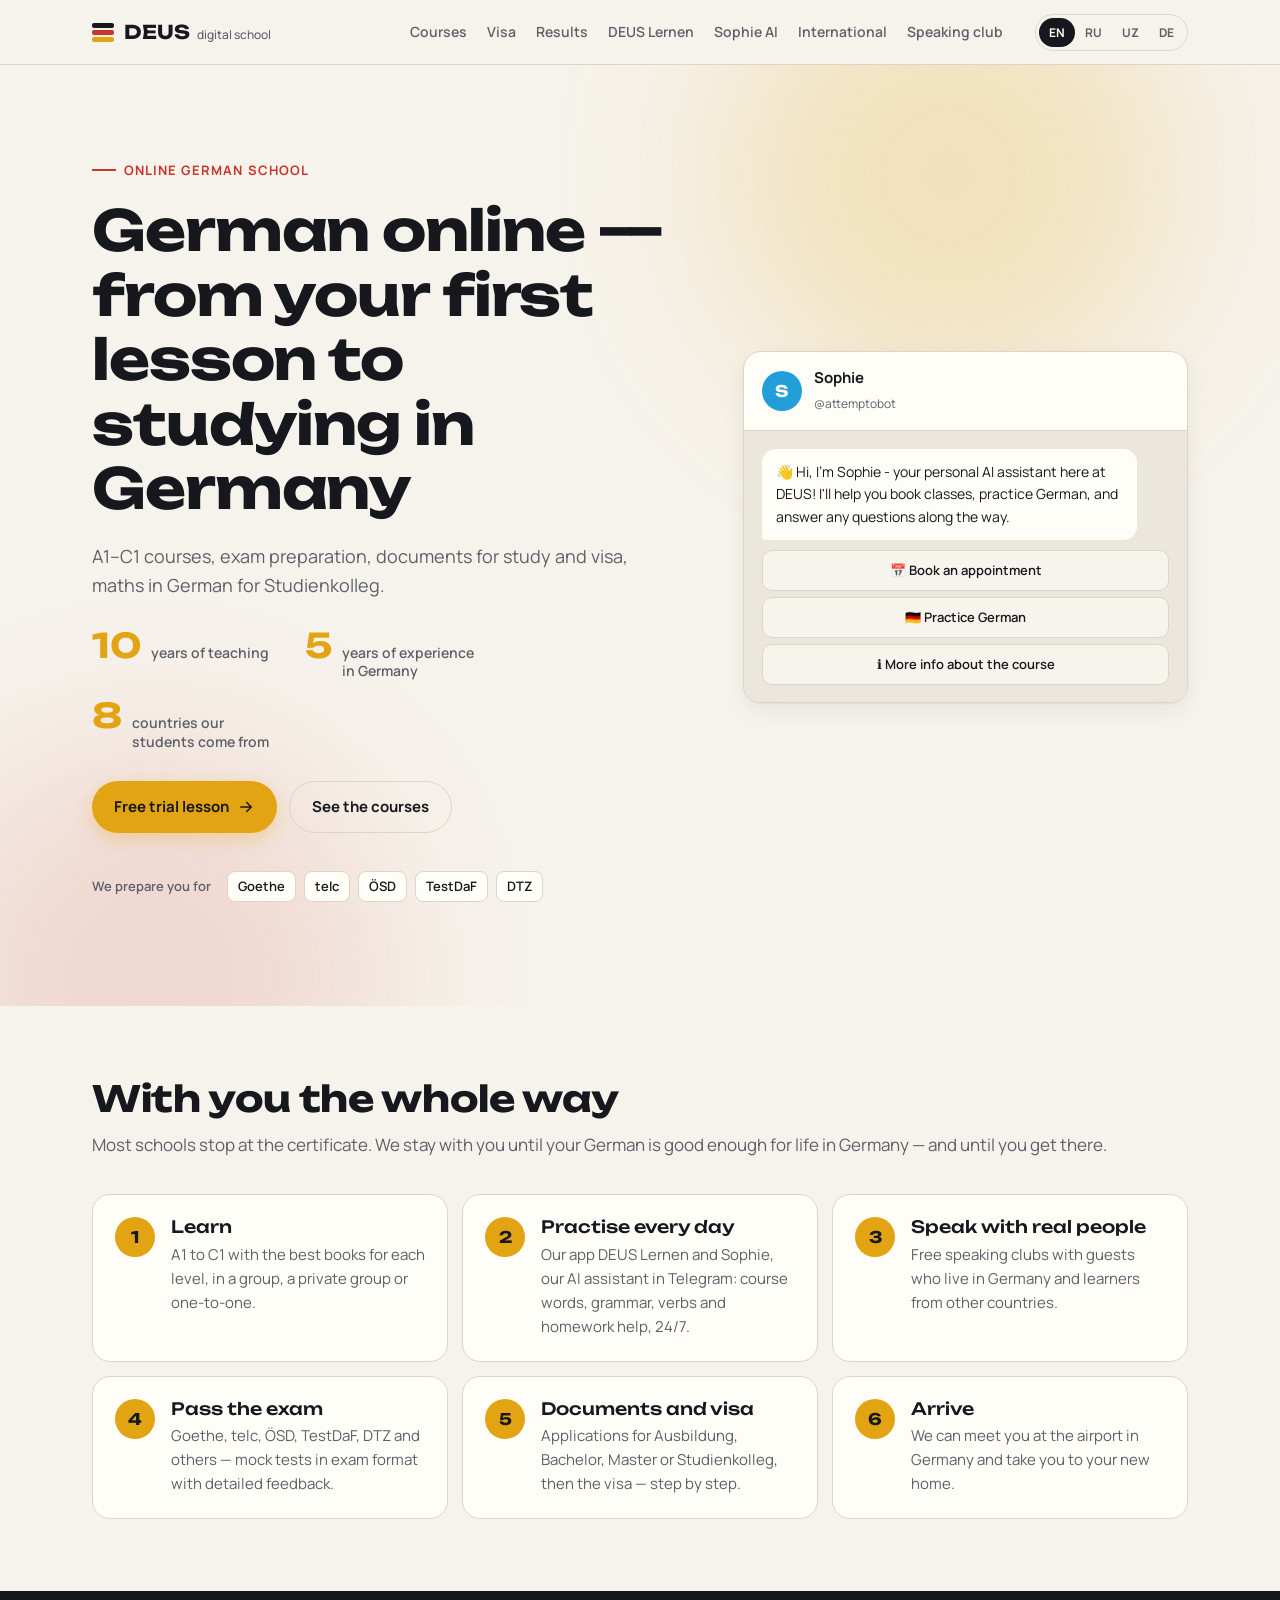
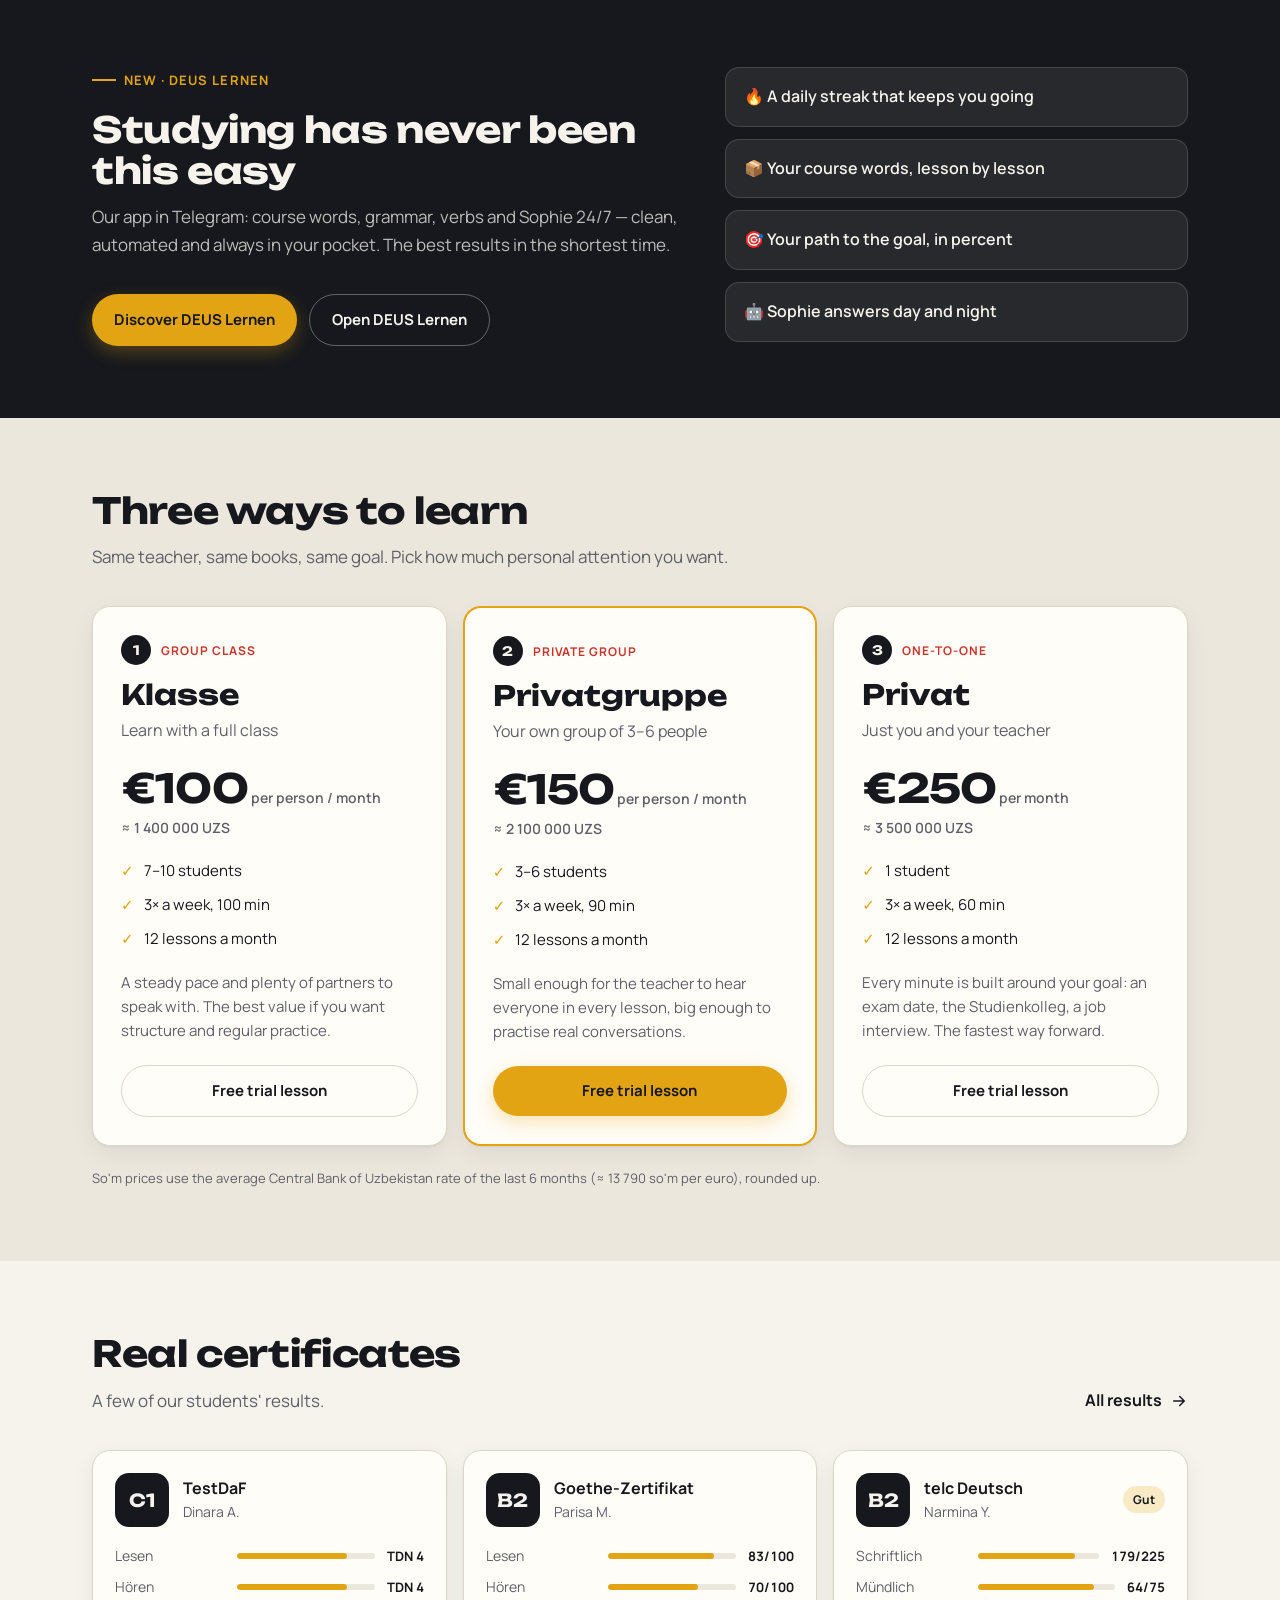
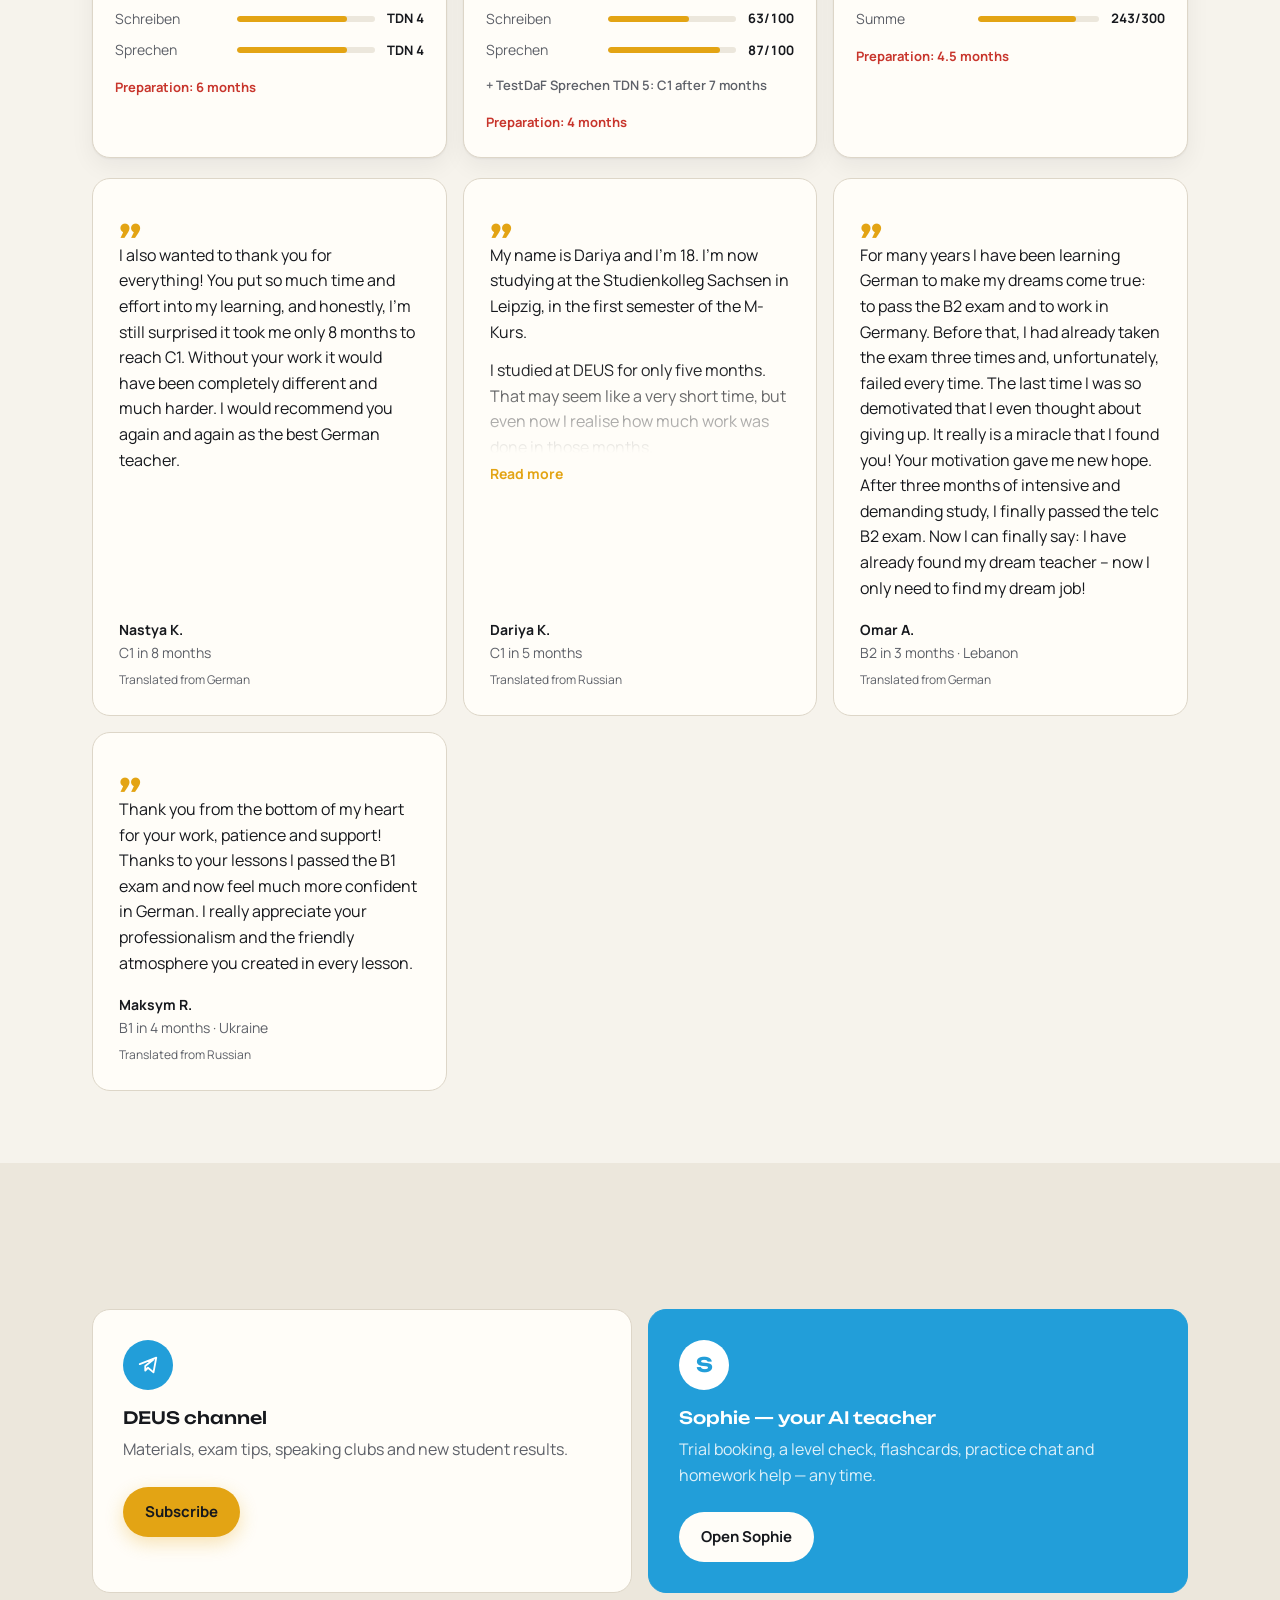
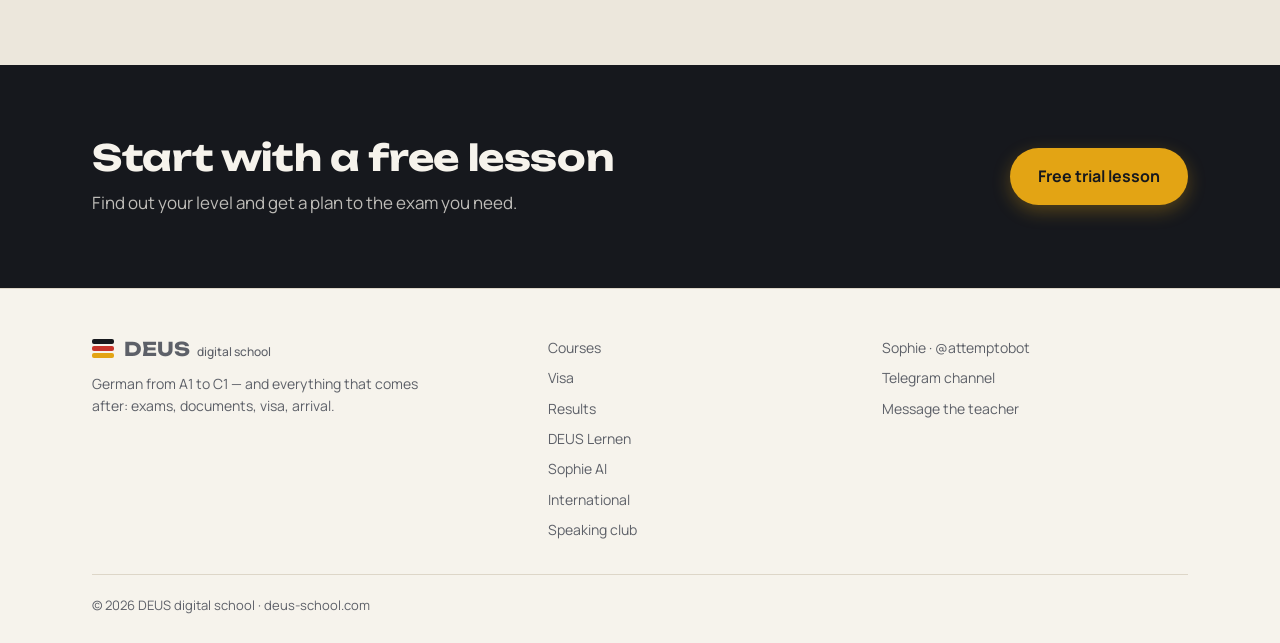
==== commit 3f2a88ff: "Site: DEUS Lernen page and home band, straight Sophie card without the level row, Russian on ты, int" ====
--- a/index.html
+++ b/index.html
@@ -44,7 +44,6 @@
         </div>
       </div>
       <div class="hero-art" aria-hidden="true">
-        <div class="levels"><span>A1</span><span>A2</span><span>B1</span><span class="on">B2</span><span>C1</span></div>
         <div class="chat">
           <div class="chat-head"><span class="ava">S</span><div><b>Sophie</b><small>@attemptobot</small></div></div>
           <div class="chat-body">
@@ -63,12 +62,29 @@
       <p class="sec-lead" data-i18n="path.lead"></p>
       <ol class="path">
         <li><a href="/kurse/"><b>1</b><div><h3 data-i18n="path.1.t"></h3><p data-i18n="path.1.d"></p></div></a></li>
-        <li><a href="/sophie/"><b>2</b><div><h3 data-i18n="path.2.t"></h3><p data-i18n="path.2.d"></p></div></a></li>
+        <li><a href="/lernen/"><b>2</b><div><h3 data-i18n="path.2.t"></h3><p data-i18n="path.2.d"></p></div></a></li>
         <li><a href="/speaking-club/"><b>3</b><div><h3 data-i18n="path.3.t"></h3><p data-i18n="path.3.d"></p></div></a></li>
         <li><a href="/results/"><b>4</b><div><h3 data-i18n="path.4.t"></h3><p data-i18n="path.4.d"></p></div></a></li>
         <li><a href="/visum/"><b>5</b><div><h3 data-i18n="path.5.t"></h3><p data-i18n="path.5.d"></p></div></a></li>
         <li><a href="/visum/#airport"><b>6</b><div><h3 data-i18n="path.6.t"></h3><p data-i18n="path.6.d"></p></div></a></li>
       </ol>
+    </div>
+  </section>
+
+  <section class="sec app-band">
+    <div class="wrap band-in">
+      <div>
+        <p class="kicker" data-i18n="home.app.kicker"></p>
+        <h2 data-i18n="home.app.title"></h2>
+        <p class="sec-lead" data-i18n="home.app.text"></p>
+        <div class="btns">
+          <a class="btn primary" href="/lernen/" data-i18n="home.app.more"></a>
+          <a class="btn ghost" data-link="app" target="_blank" rel="noopener" data-i18n="lernen.open"></a>
+        </div>
+      </div>
+      <ul class="band-list">
+        <li data-i18n="home.app.l1"></li><li data-i18n="home.app.l2"></li><li data-i18n="home.app.l3"></li><li data-i18n="home.app.l4"></li>
+      </ul>
     </div>
   </section>
 
--- a/assets/styles.css
+++ b/assets/styles.css
@@ -67,13 +67,13 @@
 .menu-open .burger i:nth-child(1) { transform: translateY(6px) rotate(45deg); }
 .menu-open .burger i:nth-child(2) { opacity: 0; }
 .menu-open .burger i:nth-child(3) { transform: translateY(-6px) rotate(-45deg); }
-@media (max-width: 1099px) {
+@media (max-width: 1199px) {
   .menu-open .nav { display: flex; position: fixed; inset: 64px 0 auto 0; flex-direction: column; align-items: stretch; gap: 0; padding: 8px 16px 20px; background: var(--bg); border-bottom: 1px solid var(--line); box-shadow: 0 20px 40px rgba(0,0,0,.15); }
   .menu-open .nav a { padding: 14px 4px; font-size: 17px; border-bottom: 1px solid var(--line); }
   .menu-open .nav a[aria-current] { box-shadow: none; color: var(--red); }
   .menu-open .nav .nav-cta { display: flex; margin-top: 16px; border: 0; color: #16181d; }
 }
-@media (min-width: 1100px) {
+@media (min-width: 1200px) {
   .nav { display: flex; }
   .langs { margin-left: 8px; }
   .burger { display: none; }
@@ -104,10 +104,7 @@
 .exams li { border: 1px solid var(--line); border-radius: 8px; padding: 4px 10px; color: var(--ink); background: var(--card); }
 
 .hero-art { position: relative; }
-.levels { display: flex; gap: 8px; margin-bottom: 14px; }
-.levels span { flex: 1; text-align: center; padding: 10px 0; border-radius: 12px; font: 700 14px Unbounded, sans-serif; background: var(--bg-alt); color: var(--muted); }
-.levels span.on { background: var(--gold); color: #16181d; }
-.chat { background: var(--card); border: 1px solid var(--line); border-radius: var(--radius); box-shadow: var(--shadow); overflow: hidden; transform: rotate(-1deg); }
+.chat { background: var(--card); border: 1px solid var(--line); border-radius: var(--radius); box-shadow: var(--shadow); overflow: hidden; }
 .chat-head { display: flex; align-items: center; gap: 12px; padding: 14px 18px; border-bottom: 1px solid var(--line); }
 .chat-head b { display: block; font-size: 15px; }
 .chat-head small { color: var(--muted); font-size: 12px; }
@@ -130,6 +127,8 @@
 .card { background: var(--card); border: 1px solid var(--line); border-radius: var(--radius); padding: 26px; box-shadow: var(--shadow); }
 .card h3 { margin: 18px 0 8px; }
 .card p { color: var(--muted); font-size: 15px; }
+.card-link { display: inline-block; margin-top: 12px; color: var(--red); font-weight: 700; font-size: 15px; text-decoration: none; }
+.card-link:hover { text-decoration: underline; }
 .ic { width: 46px; height: 46px; border-radius: 12px; display: grid; place-items: center; background: var(--bg-alt); font: 700 14px Unbounded, sans-serif; color: var(--red); }
 .ic svg { stroke: var(--red); }
 
@@ -232,8 +231,6 @@
 @keyframes drift { to { transform: translate(-90px, 70px) scale(1.15); } }
 
 /* level chips step through A1 -> B2 on load */
-.levels span { transition: background .3s, color .3s, transform .3s; }
-.levels span.on { transform: translateY(-3px); }
 
 /* chat: typing dots first, then the message and buttons */
 .chat .dots { display: none; gap: 5px; background: var(--card); border-radius: 14px 14px 14px 4px; padding: 14px 16px; width: max-content; margin: 0; }
@@ -347,6 +344,28 @@
 .banner p { opacity: .75; margin-top: 6px; }
 .banner svg { flex: none; width: 28px; height: 28px; }
 
+/* speaking club: upcoming sessions */
+.sec h2 + .grid.upcoming { margin-top: 28px; }
+.up { display: flex; flex-direction: column; gap: 14px; }
+.up-when b { display: block; font: 700 16px Unbounded, sans-serif; color: var(--red); }
+.up-when b::first-letter { text-transform: uppercase; }
+.up-when span { color: var(--muted); font-size: 14px; }
+.up h3 { font-size: 20px; }
+.up-desc { color: var(--muted); font-size: 15px; margin-top: -6px; }
+.up-when, .up-teaser { position: relative; }
+.blur { display: block; filter: blur(7px); user-select: none; pointer-events: none; }
+.blur b, .blur span { display: block; }
+.soon { position: absolute; left: 0; top: 50%; transform: translateY(-50%); padding: 4px 12px; border-radius: 999px; background: var(--ink); color: var(--bg); font: 600 13px Manrope, sans-serif; white-space: nowrap; }
+.up.teaser .up-guest { opacity: .55; }
+.up-guest { display: flex; gap: 14px; align-items: center; padding: 14px; border-radius: 12px; background: var(--bg-alt); }
+.up-guest b { display: block; }
+.up-guest span { color: var(--muted); font-size: 14px; }
+.up .btn { align-self: flex-start; margin-top: auto; }
+.avatar { position: relative; flex: none; display: grid; place-items: center; width: 56px; height: 56px; border-radius: 50%; overflow: hidden; background: var(--ink); color: var(--bg); font: 700 22px Unbounded, sans-serif; }
+.avatar.mystery { background: linear-gradient(160deg, #2c3038, #121418); box-shadow: inset 0 0 0 2px rgba(227, 164, 20, .35); }
+.avatar.mystery svg { position: absolute; inset: 0; width: 100%; height: 100%; fill: rgba(255, 255, 255, .2); }
+.avatar.mystery i { position: relative; font-style: normal; color: var(--gold); font-size: 26px; }
+
 /* speaking club sessions */
 .sessions { list-style: none; margin: 32px 0 0; padding: 0; display: grid; gap: 12px; }
 .sessions li { display: flex; gap: 20px; align-items: center; padding: 18px 22px; border-radius: var(--radius); background: var(--card); border: 1px solid var(--line); }
@@ -365,3 +384,42 @@
 .chips li { padding: 10px 18px; border-radius: 999px; background: var(--card); border: 1px solid var(--line); font-weight: 700; }
 .chips li:first-child { background: var(--gold); border-color: var(--gold); color: #16181d; }
 @media (max-width: 520px) { .from { flex-direction: column; align-items: flex-start; gap: 8px; } }
+
+/* DEUS Lernen: the band on the home page and the app page */
+.app-band { background: var(--ink); color: var(--bg); }
+.app-band .sec-lead { color: color-mix(in srgb, var(--bg) 75%, transparent); }
+.app-band .kicker { color: var(--gold); }
+.app-band .btn.ghost { border-color: color-mix(in srgb, var(--bg) 35%, transparent); color: var(--bg); }
+.band-in { display: grid; gap: 32px; align-items: center; }
+@media (min-width: 900px) { .band-in { grid-template-columns: 1.3fr 1fr; } }
+.band-list { list-style: none; margin: 0; padding: 0; display: grid; gap: 12px; }
+.band-list li { padding: 16px 18px; border-radius: 14px; background: color-mix(in srgb, var(--bg) 8%, transparent); border: 1px solid color-mix(in srgb, var(--bg) 14%, transparent); font-weight: 600; }
+
+.phone { max-width: 340px; margin: 0 auto; padding: 18px 16px 20px; border-radius: 34px; background: var(--card); border: 1px solid var(--line); box-shadow: 0 30px 60px rgba(22, 24, 29, .18); display: grid; gap: 12px; }
+.ph-top { display: flex; justify-content: space-between; align-items: center; font-size: 13px; }
+.ph-top span { padding: 3px 10px; border-radius: 999px; background: color-mix(in srgb, var(--gold) 25%, transparent); font-weight: 700; }
+.ph-hello { margin: 4px 0 0; font: 700 20px/1.2 Unbounded, sans-serif; }
+.ph-goal { display: flex; gap: 12px; align-items: center; padding: 12px; border-radius: 16px; border: 1.5px dashed var(--gold); background: color-mix(in srgb, var(--gold) 10%, var(--card)); }
+.ph-flame { display: grid; justify-items: center; font-size: 20px; line-height: 1; }
+.ph-flame b { font: 700 16px Unbounded, sans-serif; }
+.ph-goal div { display: grid; gap: 2px; font-size: 13px; }
+.ph-goal small, .ph-path small { color: var(--muted); font-size: 12px; }
+.ph-path { display: grid; gap: 7px; padding: 12px; border-radius: 16px; border: 1px solid var(--line); font-size: 13px; }
+.ph-path div { display: flex; justify-content: space-between; }
+.ph-path em { font-style: normal; font-weight: 800; color: var(--gold); }
+.ph-path i { display: block; height: 7px; border-radius: 99px; background: var(--bg-alt); overflow: hidden; }
+.ph-path s { display: block; width: 52%; height: 100%; background: var(--gold); border-radius: 99px; }
+.ph-tiles { display: grid; grid-template-columns: 1fr 1fr; gap: 8px; }
+.ph-tiles span { display: grid; gap: 6px; padding: 12px; border-radius: 14px; background: var(--bg-alt); font-size: 18px; }
+.ph-tiles b { font-size: 12px; }
+
+.compare { margin-top: 8px; }
+.cmp { padding: 26px; border-radius: var(--radius); border: 1px solid var(--line); background: var(--card); }
+.cmp h3 { margin-bottom: 14px; }
+.cmp ul { list-style: none; margin: 0; padding: 0; display: grid; gap: 12px; }
+.cmp li { display: flex; gap: 10px; }
+.cmp.old { color: var(--muted); }
+.cmp.old li::before { content: "✕"; color: var(--red); font-weight: 700; }
+.cmp.new { border: 2px solid var(--gold); }
+.cmp.new li::before { content: "✓"; color: var(--gold); font-weight: 700; }
+@media (min-width: 980px) { .steps.three { grid-template-columns: repeat(3, 1fr); } }
